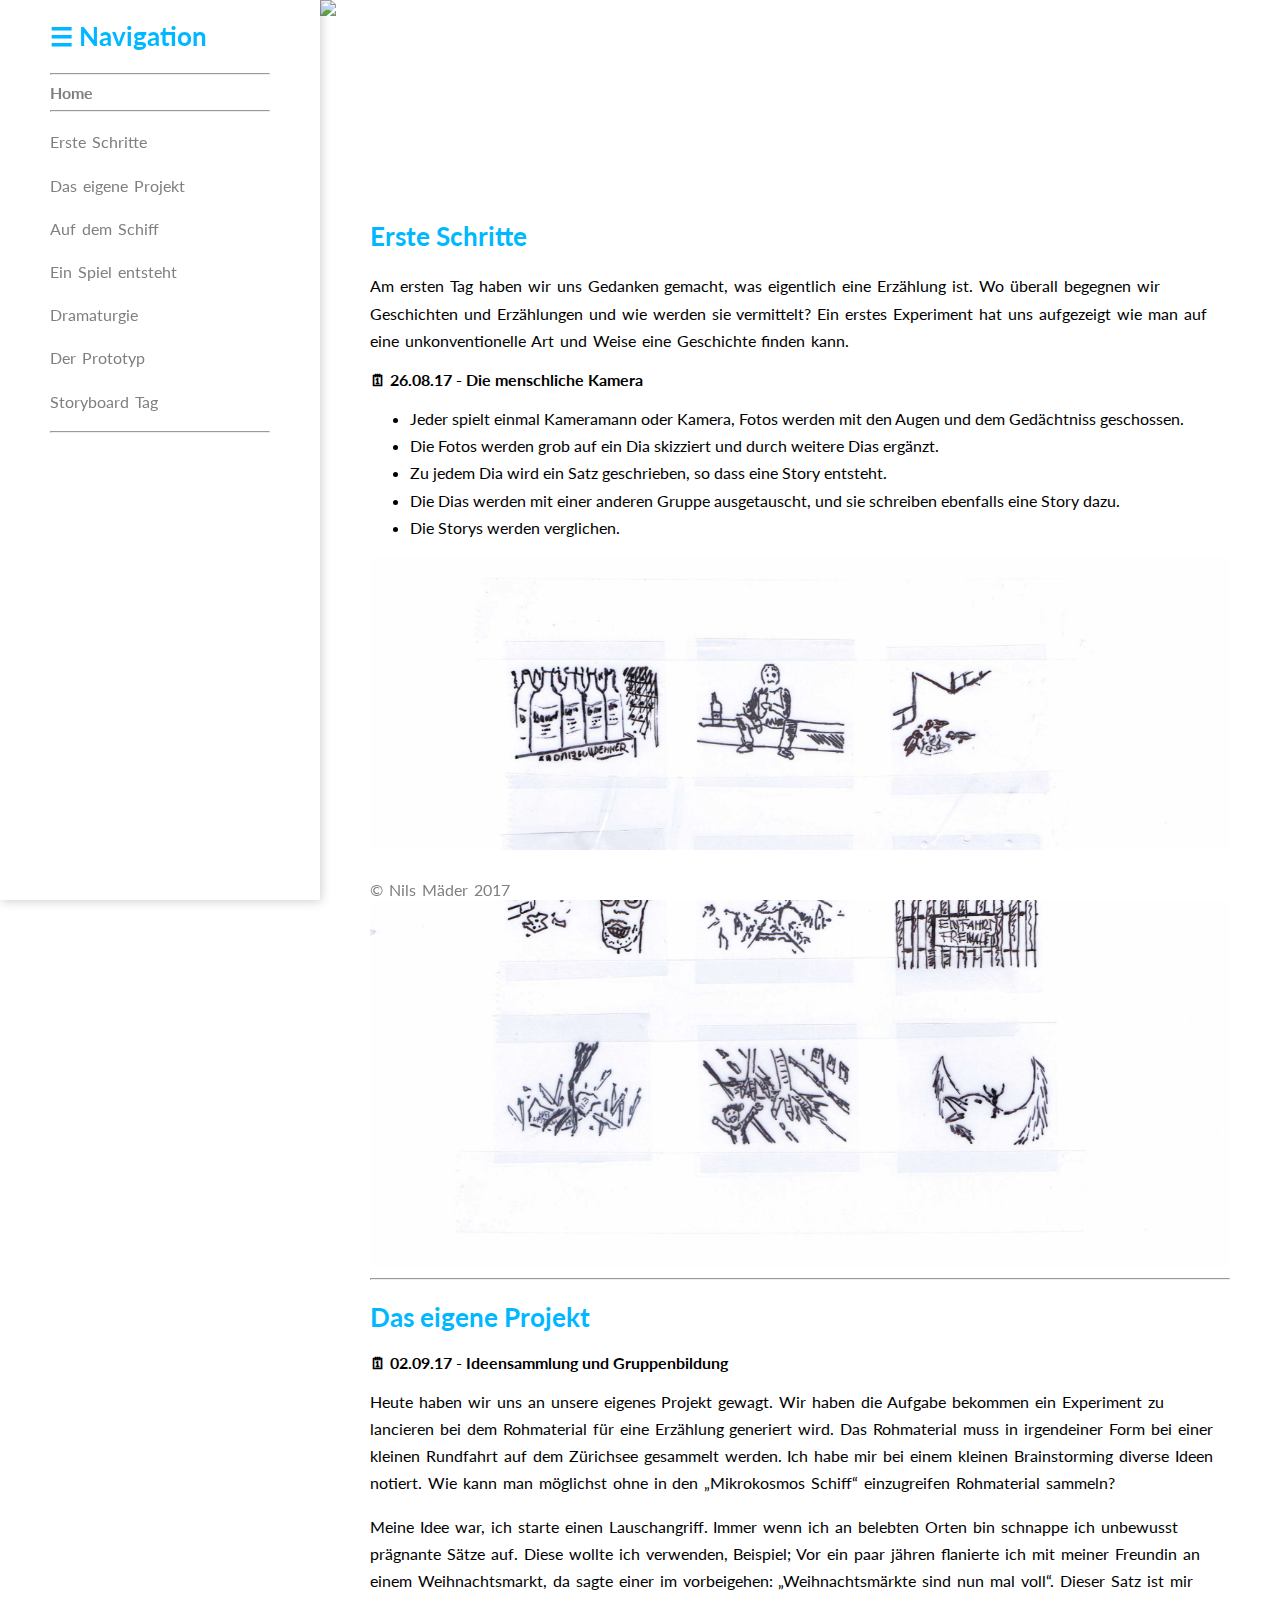
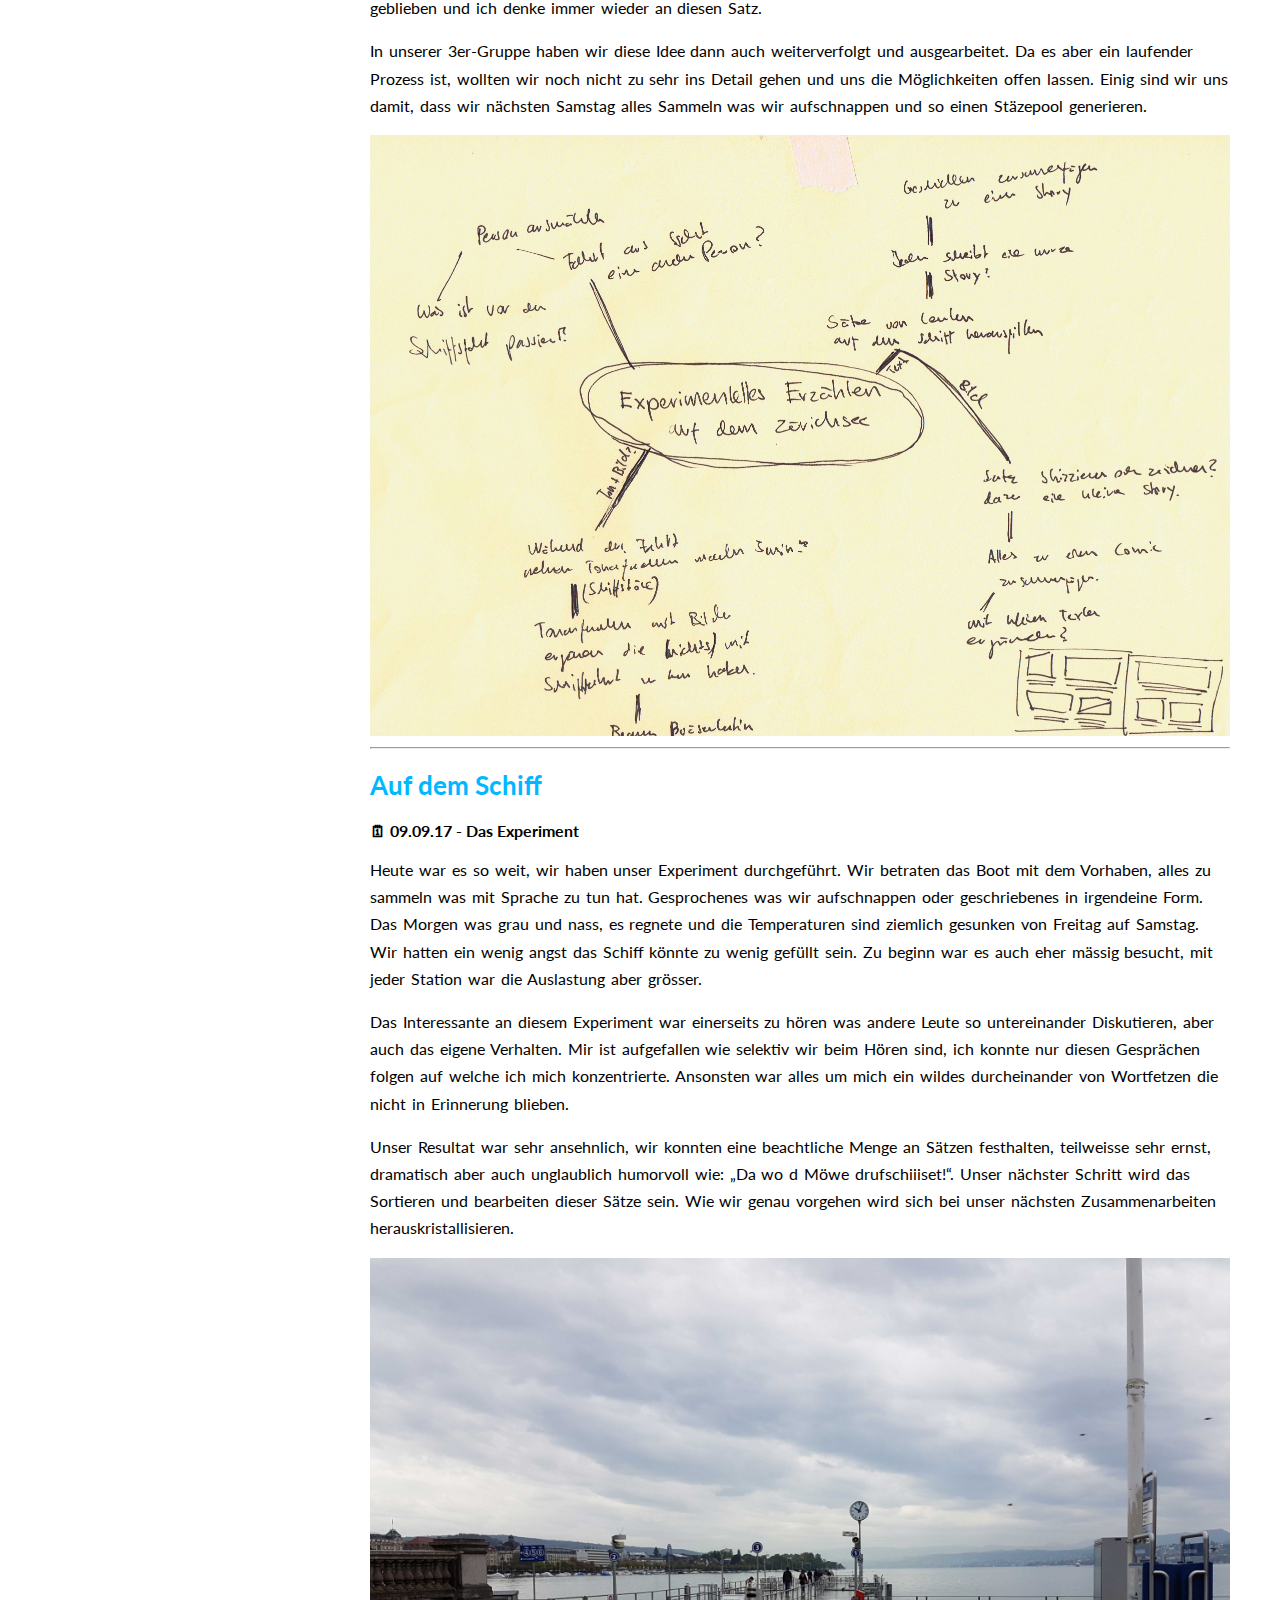
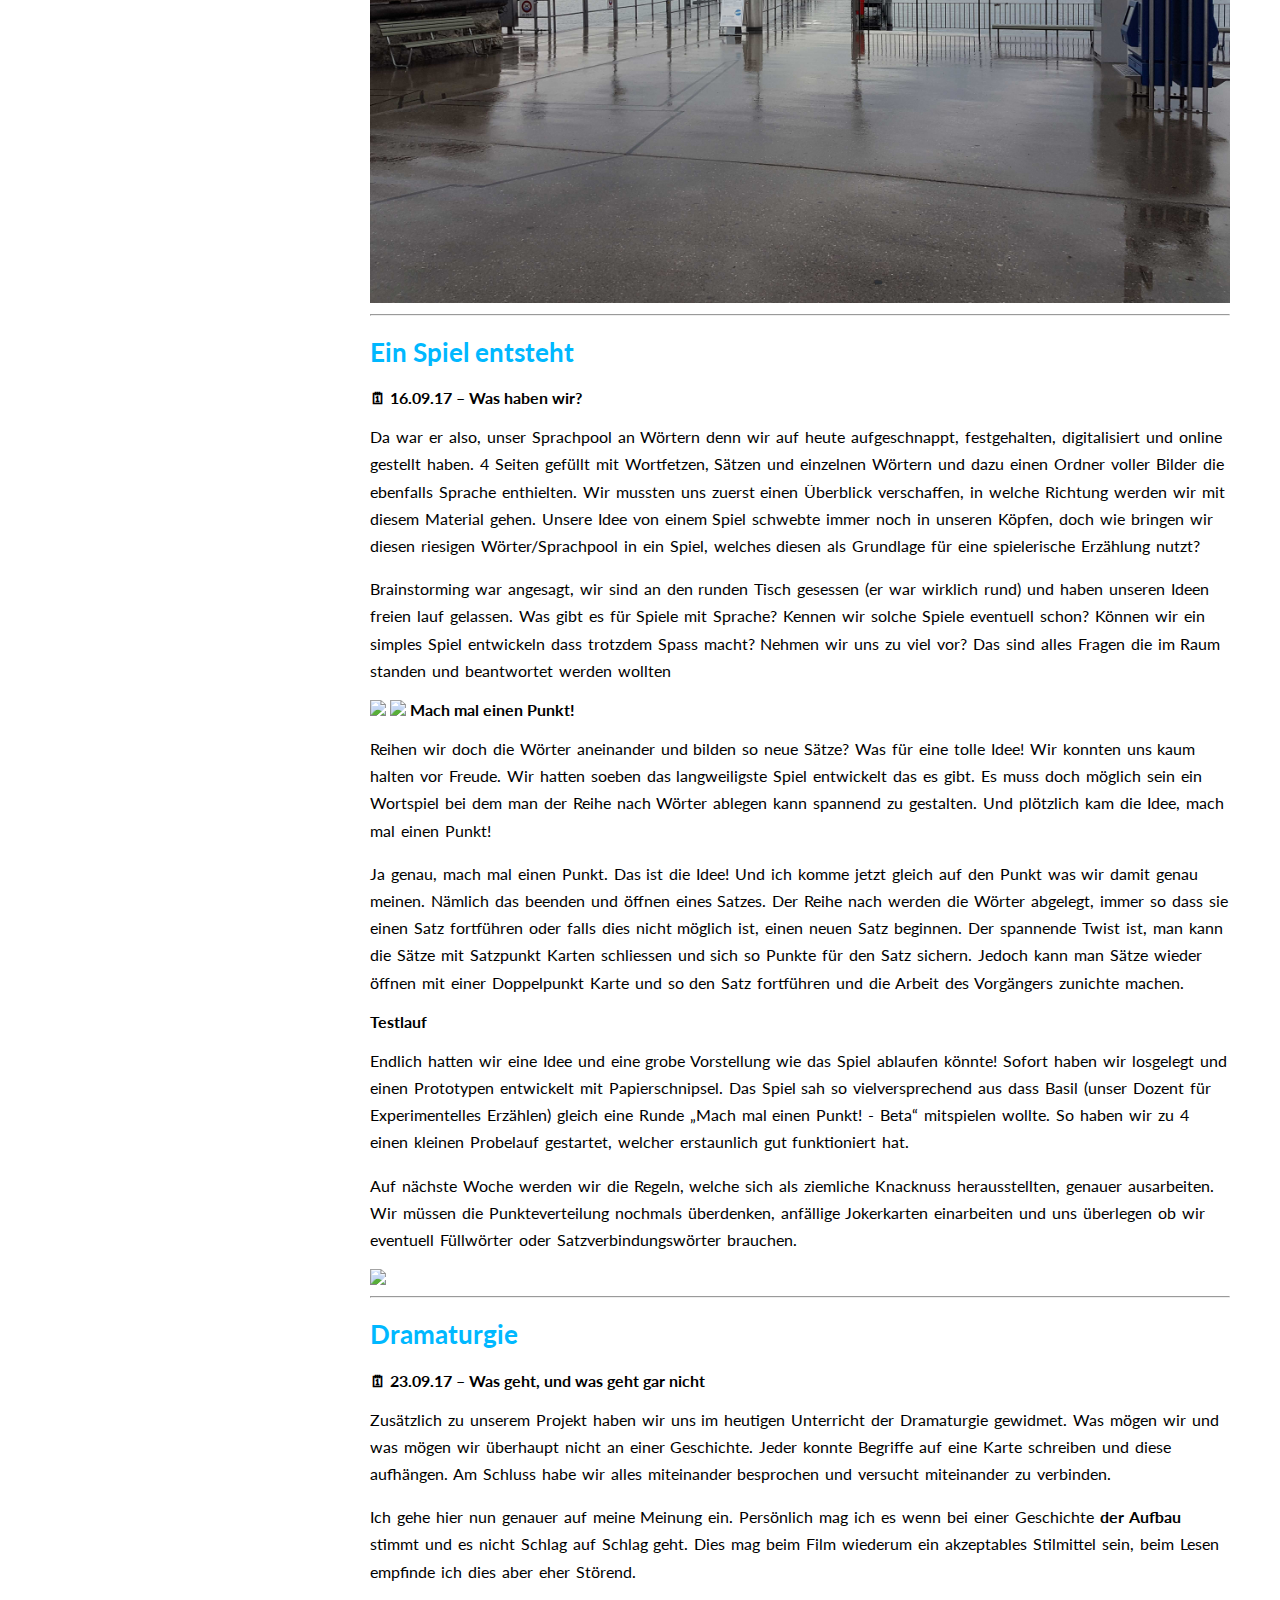
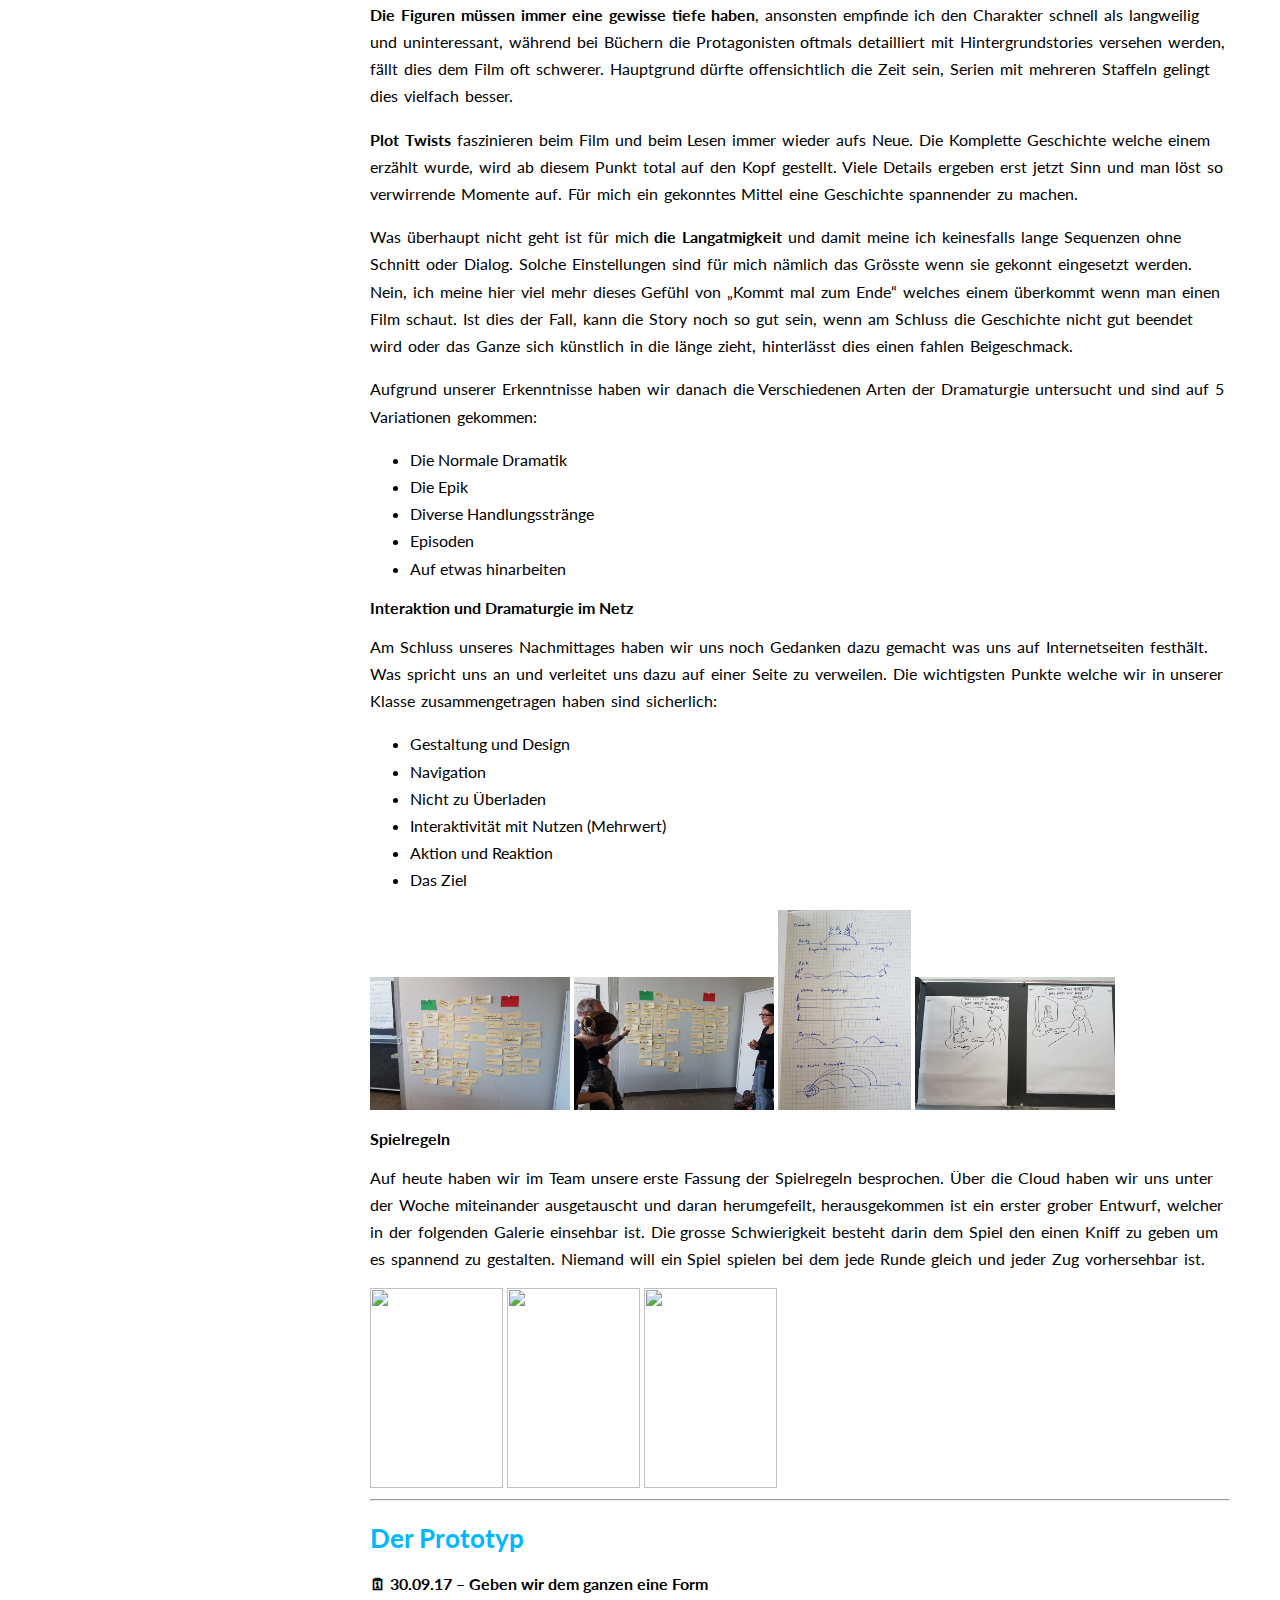
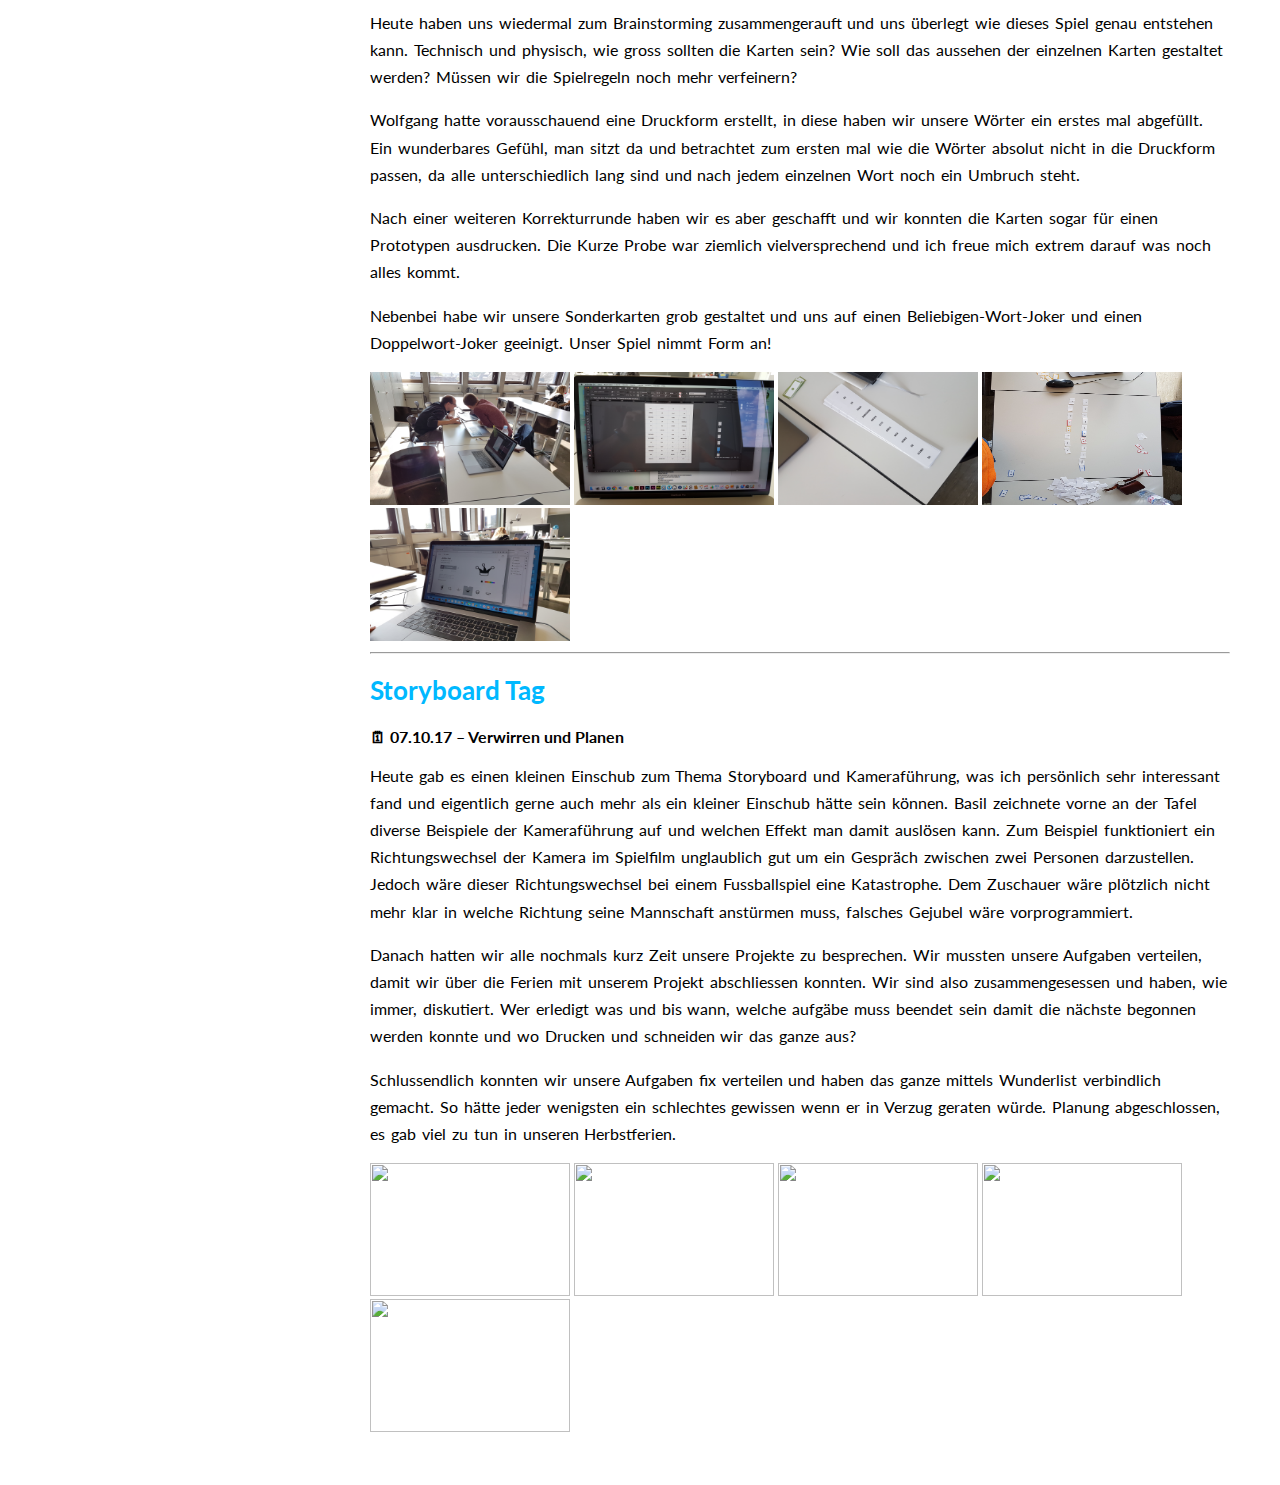
==== index.html @ 3d8d979b "neuerung" ====
<!DOCTYPE html>
<html lang="de">
    
<head>
    <link href="https://fonts.googleapis.com/css?family=Lato:400,700,900" rel="stylesheet">
    
    <meta name="viewport" content="width=device-width, initial-scale=1.0">
    <meta charset="utf-8">
    <meta http-equiv="x-ua-compatible" content="ie=edge"> 
    
    <title>Experimentelles Erzählen</title>
    <link rel="stylesheet" href="./css/style.css">
    <link rel="stylesheet" href="./css/mediaqueries.css">
    
    <script src="https://ajax.googleapis.com/ajax/libs/jquery/3.2.1/jquery.min.js"></script>
    <script>
    $(document).ready(function(){
    $("a").on('click', function(event) {
    if (this.hash !== "") 
    {
    event.preventDefault();
    var hash = this.hash;
    $('html, body').animate
    ({scrollTop: $(hash).offset().top
      }, 800, function(){
           window.location.hash = hash;
    });
    }
    });
    });
</script>
    
<link rel="stylesheet" href="css/lightbox.min.css">
    
</head>
    
<body>
    
    <header>
    </header>
    
    <!-- Menue-left -->
    <main>
        <div id="left-row">
            <div id="left-row-inner">
                <h2>&#x2630; Navigation</h2>
                <hr class="line" />
            <nav>
                
    <!--HomeButton -->
            <b><a href="#">Home</a></b>
                <hr class="line" />
    <!--HomeButton_Line_ende--->
                
		      <p><a href="#part_1">Erste Schritte</a>
		      </p>
		      <p><a href="#part_2">Das eigene Projekt</a>
		      </p>
		      <p><a href="#part_3">Auf dem Schiff</a>
		      </p>
              <p><a href="#part_4">Ein Spiel entsteht</a>
		      </p>
              <p><a href="#part_5">Dramaturgie</a>
		      </p> 
		      <p><a href="#part_6">Der Prototyp</a>
		      </p>
                <p><a href="#part_7">Storyboard Tag</a>
		      </p>
                
            </nav>
                <hr class="line" />
            </div>
        </div>
        
    <!-- Menue-left-ende -->
        
            
    <!-- Content Text start -->
        
    <div id="content">
        
        <!-- Bildstreifen Header start -->
        <div id="bildstreifen-header">
        <img src="./img/Titelbild_experimentelles_erzaehlen.jpg" width="100%">
        </div>
        <!-- Bildstreifen Header ende -->
        
            <div id="content-inner">
            <section id="part_1">
            <h2>Erste Schritte</h2>
            </section>
            <p>Am ersten Tag haben wir uns Gedanken gemacht, was eigentlich eine Erzählung ist. Wo überall begegnen wir Geschichten und Erzählungen und wie werden sie vermittelt? Ein erstes Experiment hat uns aufgezeigt wie man auf eine unkonventionelle Art und Weise eine Geschichte finden kann.</p>
                
            <b> &#x1F5D3; 26.08.17 - Die menschliche Kamera</b>
            <ul>
                <li>Jeder spielt einmal Kameramann oder Kamera, Fotos werden mit den Augen und dem Gedächtniss geschossen.</li>
                <li>Die Fotos werden grob auf ein Dia skizziert und durch weitere Dias ergänzt.</li>
                <li>Zu jedem Dia wird ein Satz geschrieben, so dass eine Story entsteht.</li>
                <li>Die Dias werden mit einer anderen Gruppe ausgetauscht, und sie schreiben ebenfalls eine Story dazu.</li>
                <li>Die Storys werden verglichen.</li>
            </ul>
            
            <img src="./img/Dias.jpg" width="100%">
                
            <hr class="line" />
            <section id="part_2">
            <h2>Das eigene Projekt</h2>
            </section>
            <b> &#x1F5D3; 02.09.17 - Ideensammlung und Gruppenbildung</b>
        
            <p>Heute haben wir uns an unsere eigenes Projekt gewagt. Wir haben die Aufgabe bekommen ein Experiment zu lancieren bei dem Rohmaterial für eine Erzählung generiert wird. Das Rohmaterial muss in irgendeiner Form bei einer kleinen Rundfahrt auf dem Zürichsee gesammelt werden. Ich habe mir bei einem kleinen Brainstorming diverse Ideen notiert. Wie kann man möglichst ohne in den „Mikrokosmos Schiff“ einzugreifen Rohmaterial sammeln?</p> 

            <p>Meine Idee war, ich starte einen Lauschangriff. Immer wenn ich an belebten Orten bin schnappe ich unbewusst prägnante Sätze auf. Diese wollte ich verwenden, Beispiel; Vor ein paar jähren flanierte ich mit meiner Freundin an einem Weihnachtsmarkt, da sagte einer im vorbeigehen: „Weihnachtsmärkte sind nun mal voll“. Dieser Satz ist mir geblieben und ich denke immer wieder an diesen Satz.</p> 

            <p>In unserer 3er-Gruppe haben wir diese Idee dann auch weiterverfolgt und ausgearbeitet. Da es aber ein laufender Prozess ist, wollten wir noch nicht zu sehr ins Detail gehen und uns die Möglichkeiten offen lassen. Einig sind wir uns damit, dass wir nächsten Samstag alles Sammeln was wir aufschnappen und so einen Stäzepool generieren.</p>
                
            <img src="./img/Skizze_1.jpg" width="100%">
        
            <hr class="line" />
            <section id="part_3">
            <h2>Auf dem Schiff</h2>
            </section>
            <b> &#x1F5D3; 09.09.17 - Das Experiment</b>
        
            <p>Heute war es so weit, wir haben unser Experiment durchgeführt. Wir betraten das Boot mit dem Vorhaben, alles zu sammeln was mit Sprache zu tun hat. Gesprochenes was wir aufschnappen oder geschriebenes in irgendeine Form. Das Morgen was grau und nass, es regnete und die Temperaturen sind ziemlich gesunken von Freitag auf Samstag. Wir hatten ein wenig angst das Schiff könnte zu wenig gefüllt sein. Zu beginn war es auch eher mässig besucht, mit jeder Station war die Auslastung aber grösser.</p>
        
            <p>Das Interessante an diesem Experiment war einerseits zu hören was andere Leute so untereinander Diskutieren, aber auch das 
            eigene Verhalten. Mir ist aufgefallen wie selektiv wir beim Hören sind, ich konnte nur diesen Gesprächen folgen auf welche ich 
            mich konzentrierte. Ansonsten war alles um mich ein wildes durcheinander von Wortfetzen die nicht in Erinnerung blieben.</p> 

            <p>Unser Resultat war sehr ansehnlich, wir konnten eine beachtliche Menge an Sätzen festhalten, teilweisse sehr ernst, dramatisch aber auch unglaublich humorvoll wie: „Da wo d Möwe drufschiiiset!“. Unser nächster Schritt wird das Sortieren und bearbeiten dieser Sätze sein. Wie wir genau vorgehen wird sich bei unser nächsten Zusammenarbeiten herauskristallisieren. </p>
                
            <img src="./img/hafen.jpg" width="100%">
                
            <hr class="line" />
            <section id="part_4">
            <h2>Ein Spiel entsteht</h2>
            </section>
            <b> &#x1F5D3; 16.09.17 – Was haben wir?</b>
                
                <p> Da war er also, unser Sprachpool an Wörtern denn wir auf heute aufgeschnappt, festgehalten, digitalisiert und online gestellt haben. 4 Seiten gefüllt mit Wortfetzen, Sätzen und einzelnen Wörtern und dazu einen Ordner voller Bilder die ebenfalls Sprache enthielten. Wir mussten uns zuerst einen Überblick verschaffen, in welche Richtung werden wir mit diesem Material gehen. Unsere Idee von einem Spiel schwebte immer noch in unseren Köpfen, doch wie bringen wir diesen riesigen Wörter/Sprachpool in ein Spiel, welches diesen als Grundlage für eine spielerische Erzählung nutzt? </p>

                <p>Brainstorming war angesagt, wir sind an den runden Tisch gesessen (er war wirklich rund) und haben unseren Ideen freien lauf gelassen. Was gibt es für Spiele mit Sprache? Kennen wir solche Spiele eventuell schon? Können wir ein simples Spiel entwickeln dass trotzdem Spass macht? Nehmen wir uns zu viel vor? Das sind alles Fragen die im  Raum standen und beantwortet werden wollten </p> 
                
                 <img class="img1" src="./img/gruppenarbeit.jpg" width="100%">
                 <img class="img1" src="./img/skizzen.jpg" width="100%">

                <b>Mach mal einen Punkt!</b>

                <p>Reihen wir doch die Wörter aneinander und bilden so neue Sätze? Was für eine tolle Idee! Wir konnten uns kaum halten vor Freude. Wir hatten soeben das langweiligste Spiel entwickelt das es gibt.  Es muss doch möglich sein ein Wortspiel bei dem man der Reihe nach Wörter ablegen kann spannend zu gestalten. Und plötzlich kam die Idee, mach mal einen Punkt!</p> 

                <p>Ja genau, mach mal einen Punkt. Das ist die Idee! Und ich komme jetzt gleich auf den Punkt was wir damit genau meinen. Nämlich das beenden und öffnen eines Satzes. Der Reihe nach werden die Wörter abgelegt, immer so dass sie einen Satz fortführen oder falls dies nicht möglich ist, einen neuen Satz beginnen. Der spannende Twist ist, man kann die Sätze mit Satzpunkt Karten schliessen und sich so Punkte für den Satz sichern. Jedoch kann man Sätze wieder öffnen mit einer Doppelpunkt Karte und so den Satz fortführen und die Arbeit des Vorgängers zunichte machen.</p>
                
                
                <b>Testlauf</b>

                <p>Endlich hatten wir eine Idee und eine grobe Vorstellung wie das Spiel ablaufen könnte! Sofort haben wir losgelegt und einen Prototypen entwickelt mit Papierschnipsel. Das Spiel sah so vielversprechend aus dass Basil (unser Dozent für Experimentelles Erzählen) gleich eine Runde „Mach mal einen Punkt! - Beta“ mitspielen wollte. So haben wir zu 4 einen kleinen Probelauf gestartet, welcher erstaunlich gut funktioniert hat.</p> 

                <p>Auf nächste Woche werden wir die Regeln, welche sich als ziemliche Knacknuss herausstellten, genauer ausarbeiten. Wir müssen die Punkteverteilung nochmals überdenken, anfällige Jokerkarten einarbeiten und uns überlegen ob wir eventuell Füllwörter oder Satzverbindungswörter brauchen.</p>
                
            <img src="./img/spieltest.jpg" width="100%">
                
            <hr class="line" />
            <section id="part_5">
            <h2>Dramaturgie</h2>
            </section>
                
                
                <b> &#x1F5D3; 23.09.17 – Was geht, und was geht gar nicht</b> 

                <p>Zusätzlich zu unserem Projekt haben wir uns im heutigen Unterricht der Dramaturgie gewidmet. Was mögen wir und was mögen wir überhaupt nicht an einer Geschichte. Jeder konnte Begriffe auf eine Karte schreiben und diese aufhängen. Am Schluss habe wir alles miteinander besprochen und versucht miteinander zu verbinden.</p>


                <p>Ich gehe hier nun genauer auf meine Meinung ein. Persönlich mag ich es wenn bei einer Geschichte <b>der Aufbau</b> stimmt und es nicht Schlag auf Schlag geht. Dies mag beim Film wiederum ein akzeptables Stilmittel sein, beim Lesen empfinde ich dies aber eher Störend.</p> 

                <p><b>Die Figuren müssen immer eine gewisse tiefe haben</b>, ansonsten empfinde ich den Charakter schnell als langweilig und uninteressant, während bei Büchern die Protagonisten oftmals detailliert mit Hintergrundstories versehen werden, fällt dies dem Film oft schwerer. Hauptgrund dürfte offensichtlich die Zeit sein, Serien mit mehreren Staffeln gelingt dies vielfach besser.</p>

                <p><b>Plot Twists</b> faszinieren beim Film und beim Lesen immer wieder aufs Neue. Die Komplette Geschichte welche einem erzählt wurde, wird ab diesem Punkt total auf den Kopf gestellt. Viele Details ergeben erst jetzt Sinn und man löst so verwirrende Momente auf. Für mich ein gekonntes Mittel eine Geschichte spannender zu machen.</p> 

                <p>Was überhaupt nicht geht ist für mich <b>die Langatmigkeit</b> und damit meine ich keinesfalls lange Sequenzen ohne Schnitt oder Dialog. Solche Einstellungen sind für mich nämlich das Grösste wenn sie gekonnt eingesetzt werden. Nein, ich meine hier viel mehr dieses Gefühl von „Kommt mal zum Ende“ welches einem überkommt wenn man einen Film schaut. Ist dies der Fall, kann die Story noch so gut sein, wenn am Schluss die Geschichte nicht gut beendet  wird oder das Ganze sich künstlich in die länge zieht, hinterlässt dies einen fahlen Beigeschmack.</p>  

                <p>Aufgrund unserer Erkenntnisse haben wir danach die Verschiedenen Arten der Dramaturgie untersucht und sind auf 5 Variationen gekommen:</p>

                <ul>
                    <li>Die Normale Dramatik</li>
                    <li>Die Epik</li>
                    <li>Diverse Handlungsstränge</li>
                    <li>Episoden</li>
                    <li>Auf etwas hinarbeiten</li>
                </ul>

                <b>Interaktion und Dramaturgie im Netz</b>

                <p>Am Schluss unseres Nachmittages haben wir uns noch Gedanken dazu gemacht was uns auf Internetseiten festhält. Was spricht uns an und verleitet uns dazu auf einer Seite zu verweilen. Die wichtigsten Punkte welche wir in unserer Klasse zusammengetragen haben sind sicherlich:</p>

                <ul>
                    <li>Gestaltung und Design</li>
                    <li>Navigation</li>
                    <li>Nicht zu Überladen</li>
                    <li>Interaktivität mit Nutzen (Mehrwert)</li>
                    <li>Aktion und Reaktion</li>
                    <li>Das Ziel</li>
                </ul>
                
                <p> </p>
                
    <a href="./img/do_and_donts.jpg" rel="lightbox[Dramaturgie]" title="Do and Donts einer Erzählung">
    <img src= "./img/do_and_donts.jpg" width="200" height="133">
    </a>
                
    <a href="./img/do_and_donts_2.jpg" rel="lightbox[Dramaturgie]" title="Do and Donts einer Erzählung">
    <img src= "./img/do_and_donts_2.jpg" width="200" height="133">
    </a>
      
   <a href="./img/skizze_2.jpg" rel="lightbox[Dramaturgie]" title="Verschiedene Dramaturgien">            
    <img src= "./img/skizze_2.jpg" width="133" height="200">
    </a>  
       
    <a href="./img/interaction_web.jpg" rel="lightbox[Dramaturgie]" title="Zustand im Web">            
    <img src= "./img/interaction_web.jpg" width="200" height="133">
    </a>
                
                <p> </p>          
                <b>Spielregeln</b>

                <p>Auf heute haben wir im Team unsere erste Fassung der Spielregeln besprochen.  Über die Cloud haben wir uns unter der Woche miteinander ausgetauscht und daran herumgefeilt, herausgekommen ist ein erster grober Entwurf, welcher in der folgenden Galerie einsehbar ist. Die grosse Schwierigkeit besteht darin dem Spiel den einen Kniff zu geben um es spannend zu gestalten. Niemand will ein Spiel spielen bei dem jede Runde gleich und jeder Zug vorhersehbar ist.</p> 
                
    <a href="./img/Regeln_1.jpg" rel="lightbox[Regeln]" title="Die Spielregeln">
    <img src= "./img/Regeln_1.jpg" width="133" height="200">
    </a>
                
    <a href="./img/Regeln_2.jpg" rel="lightbox[Regeln]" title="Die Spielregeln">
    <img src= "./img/Regeln_2.jpg" width="133" height="200">
    </a>
      
   <a href="./img/Regeln_3.jpg" rel="lightbox[Regeln]" title="Die Spielregeln">            
    <img src= "./img/Regeln_3.jpg" width="133" height="200">
    </a>  
                
            <hr class="line" />
            <section id="part_6">
            <h2>Der Prototyp</h2>
            </section>
        
                
                <b> &#x1F5D3; 30.09.17 – Geben wir dem ganzen eine Form</b>
            
                <p>Heute haben uns wiedermal zum Brainstorming zusammengerauft und uns überlegt wie dieses Spiel genau entstehen kann. Technisch und physisch, wie gross sollten die Karten sein? Wie soll das aussehen der einzelnen Karten gestaltet werden? Müssen wir die Spielregeln noch mehr verfeinern?</p> 

                <p>Wolfgang hatte vorausschauend eine Druckform erstellt, in diese haben wir unsere Wörter ein erstes mal abgefüllt. Ein wunderbares Gefühl, man sitzt da und betrachtet zum ersten mal wie die Wörter absolut nicht in die Druckform passen, da alle unterschiedlich lang sind und nach jedem einzelnen Wort noch ein Umbruch steht.</p>
    

                <p>Nach einer weiteren Korrekturrunde haben wir es aber geschafft und wir konnten die Karten sogar für einen Prototypen ausdrucken. Die Kurze Probe war ziemlich vielversprechend und ich freue mich extrem darauf was noch alles kommt.</p> 

                <p>Nebenbei habe wir unsere Sonderkarten grob gestaltet und uns auf einen Beliebigen-Wort-Joker und einen Doppelwort-Joker geeinigt. Unser Spiel nimmt Form an!</p> 
                
    <a href="./img/storming_2.jpg" rel="lightbox[Prototyp]" title="Wieder mal am Brainstormen">
    <img src= "./img/storming_2.jpg" width="200" height="133">
    </a>
                
    <a href="./img/abgefuellt.jpg" rel="lightbox[Prototyp]" title="Abegfüllte Wörter in der Druckform">
    <img src= "./img/abgefuellt.jpg" width="200" height="133">
    </a>
      
   <a href="./img/ausgeschnitten.jpg" rel="lightbox[Prototyp]" title="Ausgeschnittene Karten">            
    <img src= "./img/ausgeschnitten.jpg" width="200" height="133">
    </a>  
       
    <a href="./img/protoyp.jpg" rel="lightbox[Prototyp]" title="Der Prototyp – Jeah!">            
    <img src= "./img/protoyp.jpg" width="200" height="133">
    </a>
                   
    <a href="./img/joker.jpg" rel="lightbox[Prototyp]" title="Joker-Konzept!">            
    <img src= "./img/joker.jpg" width="200" height="133">
    </a>
                
            <hr class="line" />
            <section id="part_7">
            <h2>Storyboard Tag</h2>
            </section>
                
                <b> &#x1F5D3; 07.10.17 – Verwirren und Planen</b>

                <p>Heute gab es einen kleinen Einschub zum Thema Storyboard und Kameraführung, was ich persönlich sehr interessant fand und eigentlich gerne auch mehr als ein kleiner Einschub hätte sein können. Basil zeichnete vorne an der Tafel diverse Beispiele der Kameraführung auf und welchen Effekt man damit auslösen kann. Zum Beispiel funktioniert ein Richtungswechsel der Kamera im Spielfilm unglaublich gut um ein Gespräch zwischen zwei Personen darzustellen. Jedoch wäre dieser Richtungswechsel bei einem Fussballspiel eine Katastrophe. Dem Zuschauer wäre plötzlich nicht mehr klar in welche Richtung seine Mannschaft anstürmen muss, falsches Gejubel wäre vorprogrammiert.</p>

                <p>Danach hatten wir alle nochmals kurz Zeit unsere Projekte zu besprechen. Wir mussten unsere Aufgaben verteilen, damit wir über die Ferien mit unserem Projekt abschliessen konnten. Wir sind also zusammengesessen und haben, wie immer, diskutiert. Wer erledigt was und bis wann, welche aufgäbe muss beendet sein damit die nächste begonnen werden konnte und wo Drucken und schneiden wir das ganze aus?</p>

                <p>Schlussendlich konnten wir unsere Aufgaben fix verteilen und haben das ganze mittels Wunderlist verbindlich gemacht. So hätte jeder wenigsten ein schlechtes gewissen wenn er in Verzug geraten würde. Planung abgeschlossen, es gab viel zu tun in unseren Herbstferien.</p>
                
  
                
                
    <a href="./img/wandtafel.jpg" rel="lightbox[Storyboard]" title="Storyboard">
    <img src= "./img/wandtafel.jpg" width="200" height="133">
    </a>
                
    <a href="./img/wandtafel_1.jpg" rel="lightbox[Storyboard]" title="Storyboard">
    <img src= "./img/wandtafel_1.jpg" width="200" height="133">
    </a>
      
   <a href="./img/wandtafel_2.jpg" rel="lightbox[Storyboard]" title="Storyboard">            
    <img src= "./img/wandtafel_2.jpg" width="200" height="133">
    </a>  
       
    <a href="./img/wandtafel_3.jpg" rel="lightbox[Storyboard]" title="Storyboard">            
    <img src= "./img/wandtafel_3.jpg" width="200" height="133">
    </a>
                   
    <a href="./img/Wunderlist.png" rel="lightbox[Storyboard]" title="Wunderlist!">            
    <img src= "./img/Wunderlist.png" width="200" height="133">
    </a>
                
                  
                    
        </div>
        </div>
        <div style="clear: both;"></div>
        

            
    </main>
    
        <!-- Content Text ende -->

    <footer>
        <footer_inner> 
        <p>© Nils Mäder 2017</p> 
        </footer_inner>
    </footer>
    
    <script src="js/lightbox-plus-jquery.min.js"></script>
    
  </body>
</html>
---- css/style.css ----
/** Reset *//

* {
   margin: 0;
   padding: 0;
}

body {
    font-family: 'Lato', 'Helvetica Neue', sans-serif;    
    margin: 0;
    padding: 0;
}

/**Schriften**/

h1 {
	font-size: 2em;
}

h2 {
	color:#00b8ff;
    font-size: 1.6em;
}

p {
    font-size: 1em;
    line-height: 1.7em;
    word-spacing: 0.12em;
}

li {
    font-size: 1em;
    line-height: 1.7em;
}

/**Schriften ende**/


/**Linie_Titel**/

#line { 
color:#808080; 
size:1px; 
width:75%;
z-index: -1;
} 

/**Linie_Titel_ende**/

main {
    display: block;
}

header {
    height: auto;
    width: 100%;
} 

/** Bildstreifen header **/

#bildstreifen-header {
    width: 100%;
    height: 200px;
    overflow: hidden;
    margin-bottom: 0px;
    z-index: -1;
    position: relative;
}


/**Menue Links **/

#left-row {
    width: 25%;
    min-width: 300px;
    height: 100vh;
    background-color: #FFFFFF;
    position: fixed;
    box-shadow: 1px 1px 10px 0px rgba(0,0,0,0.2);
    overflow: hidden;
    z-index: 1;
}

/**Menue-inner**/

a:link    {
    color: #808080;
    text-decoration: none;
}
a:visited {
    color: #808080;
    text-decoration: none;
}
a:focus   {
    color: #808080;
    text-decoration: none;
}
a:hover   {
    color: #00b8ff;
    text-decoration: none;
}
a:active  {
    color: #808080;
    text-decoration: none;
}

#left-row-inner{
    margin: 10px 50px 50px 50px;
}


/**Content **/

#content {
    width: 75%;
    height: auto;
    position: absolute;
    left: 25%;
}

/**content-inner**/

#content-inner {
    margin: 10px 50px 50px 50px;
}


/**footer**/

footer {
    color: #808080;
    width: 75%;
    height: 50px;
    position:fixed;
    left: 25%;
    bottom: 0;
    background-color:  #FFFFFF;
    z-index: 0;
}

footer_inner {
    margin: 10px 50px 50px 50px;
    position:fixed;
}
---- css/mediaqueries.css ----
@media screen and (max-width: 1200px) {
	#content {
		left: 300px ;
    }
}
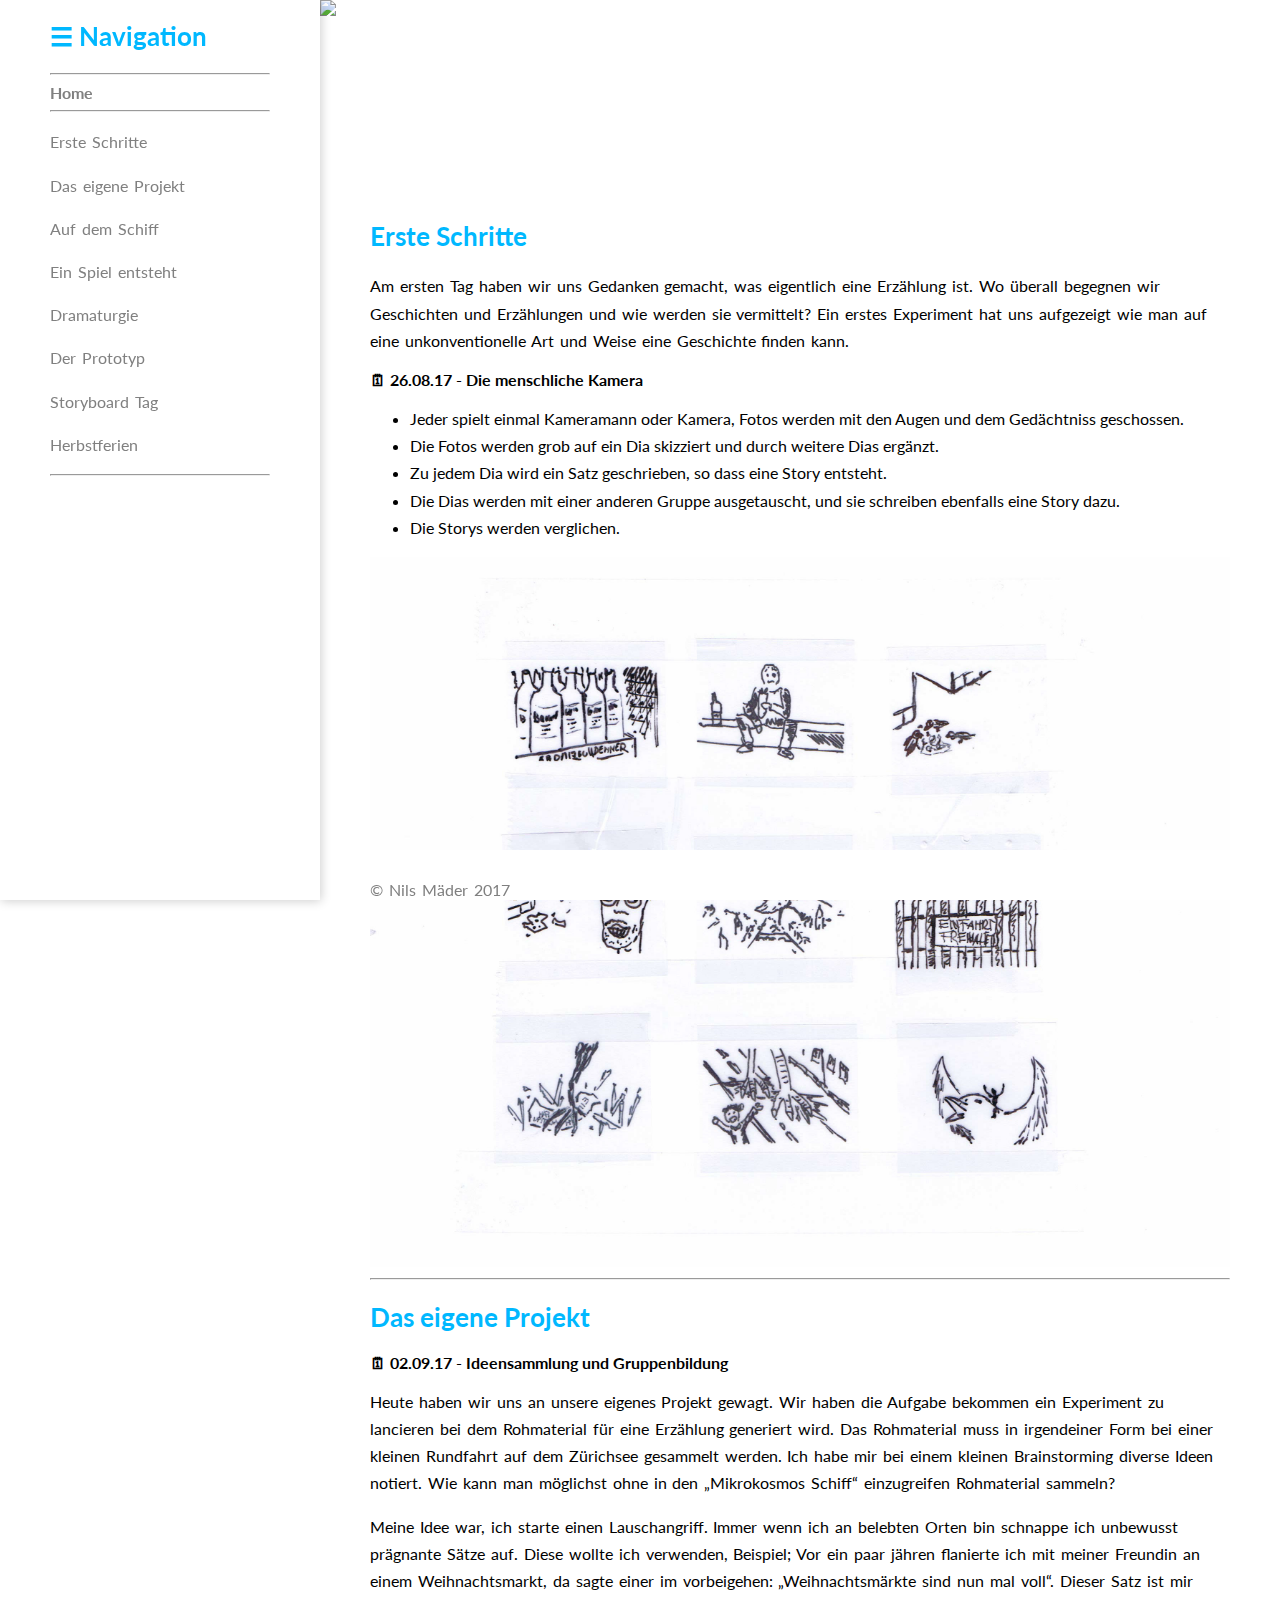
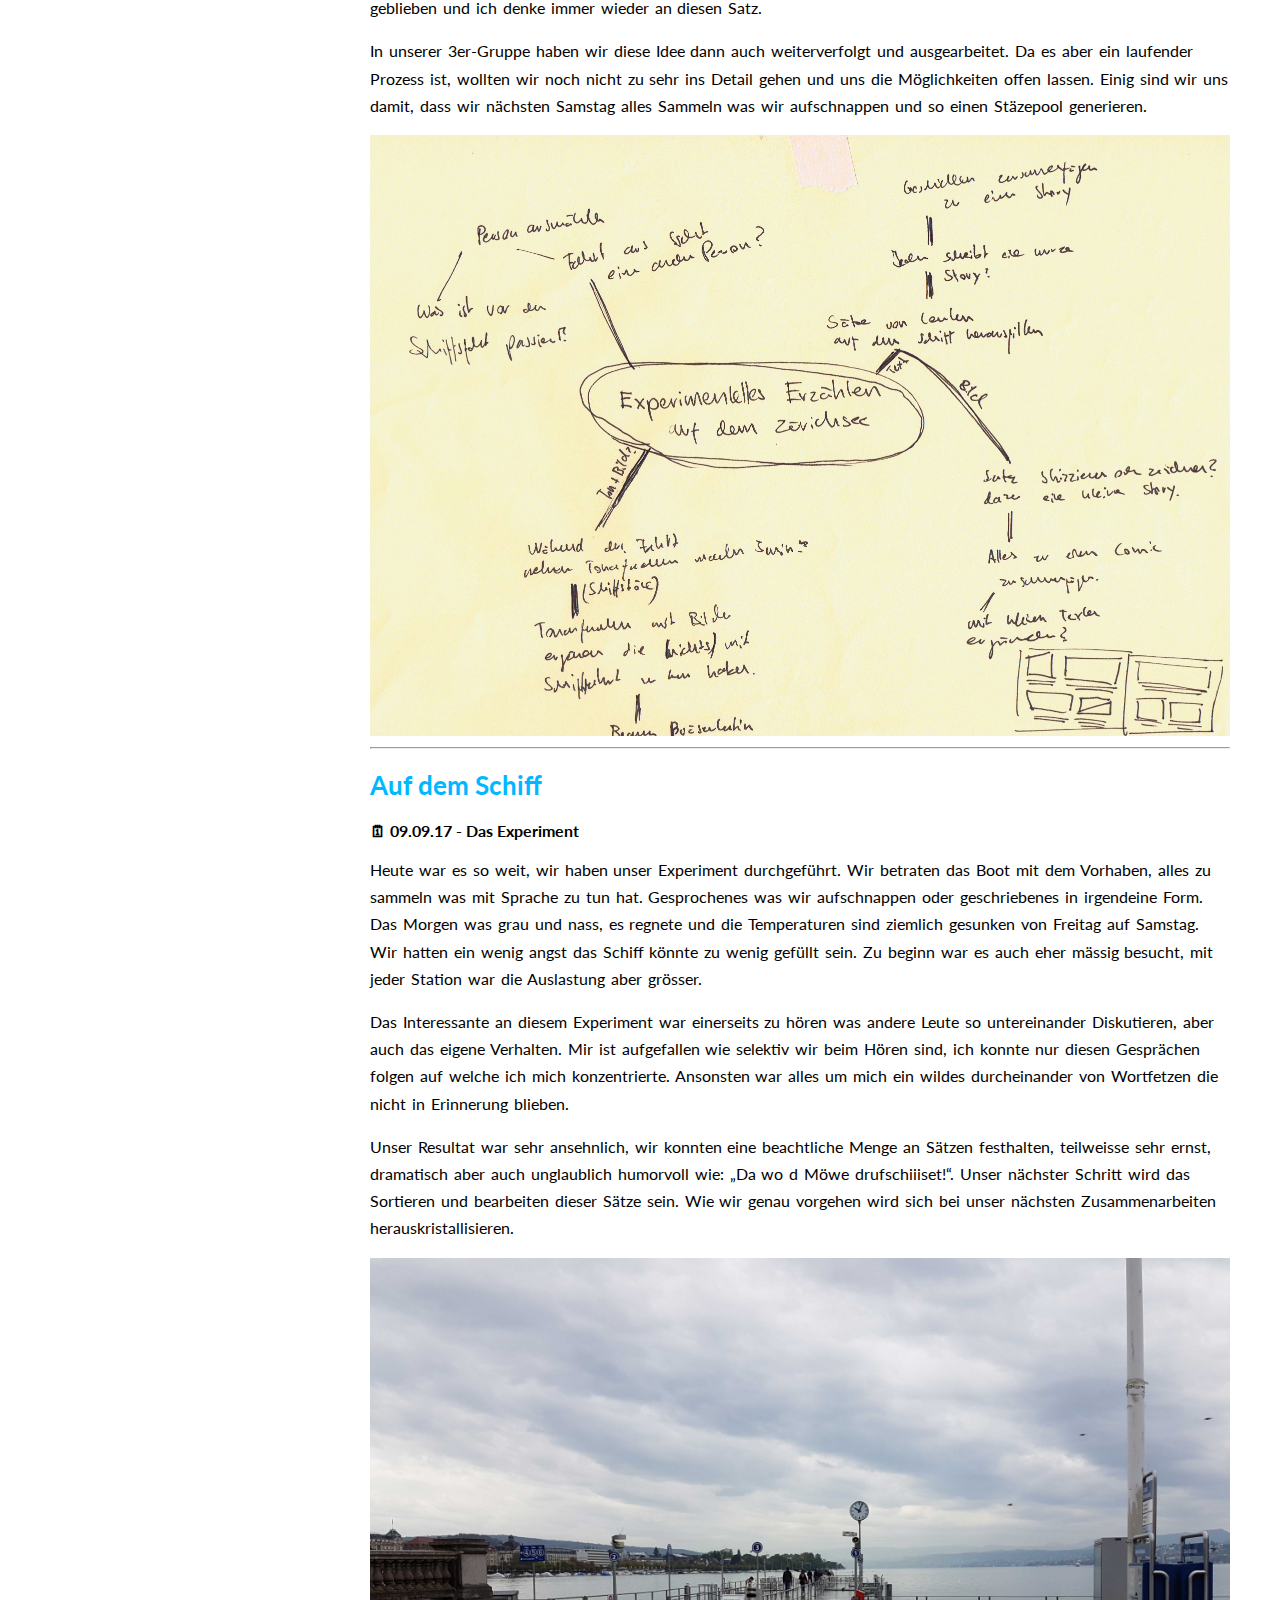
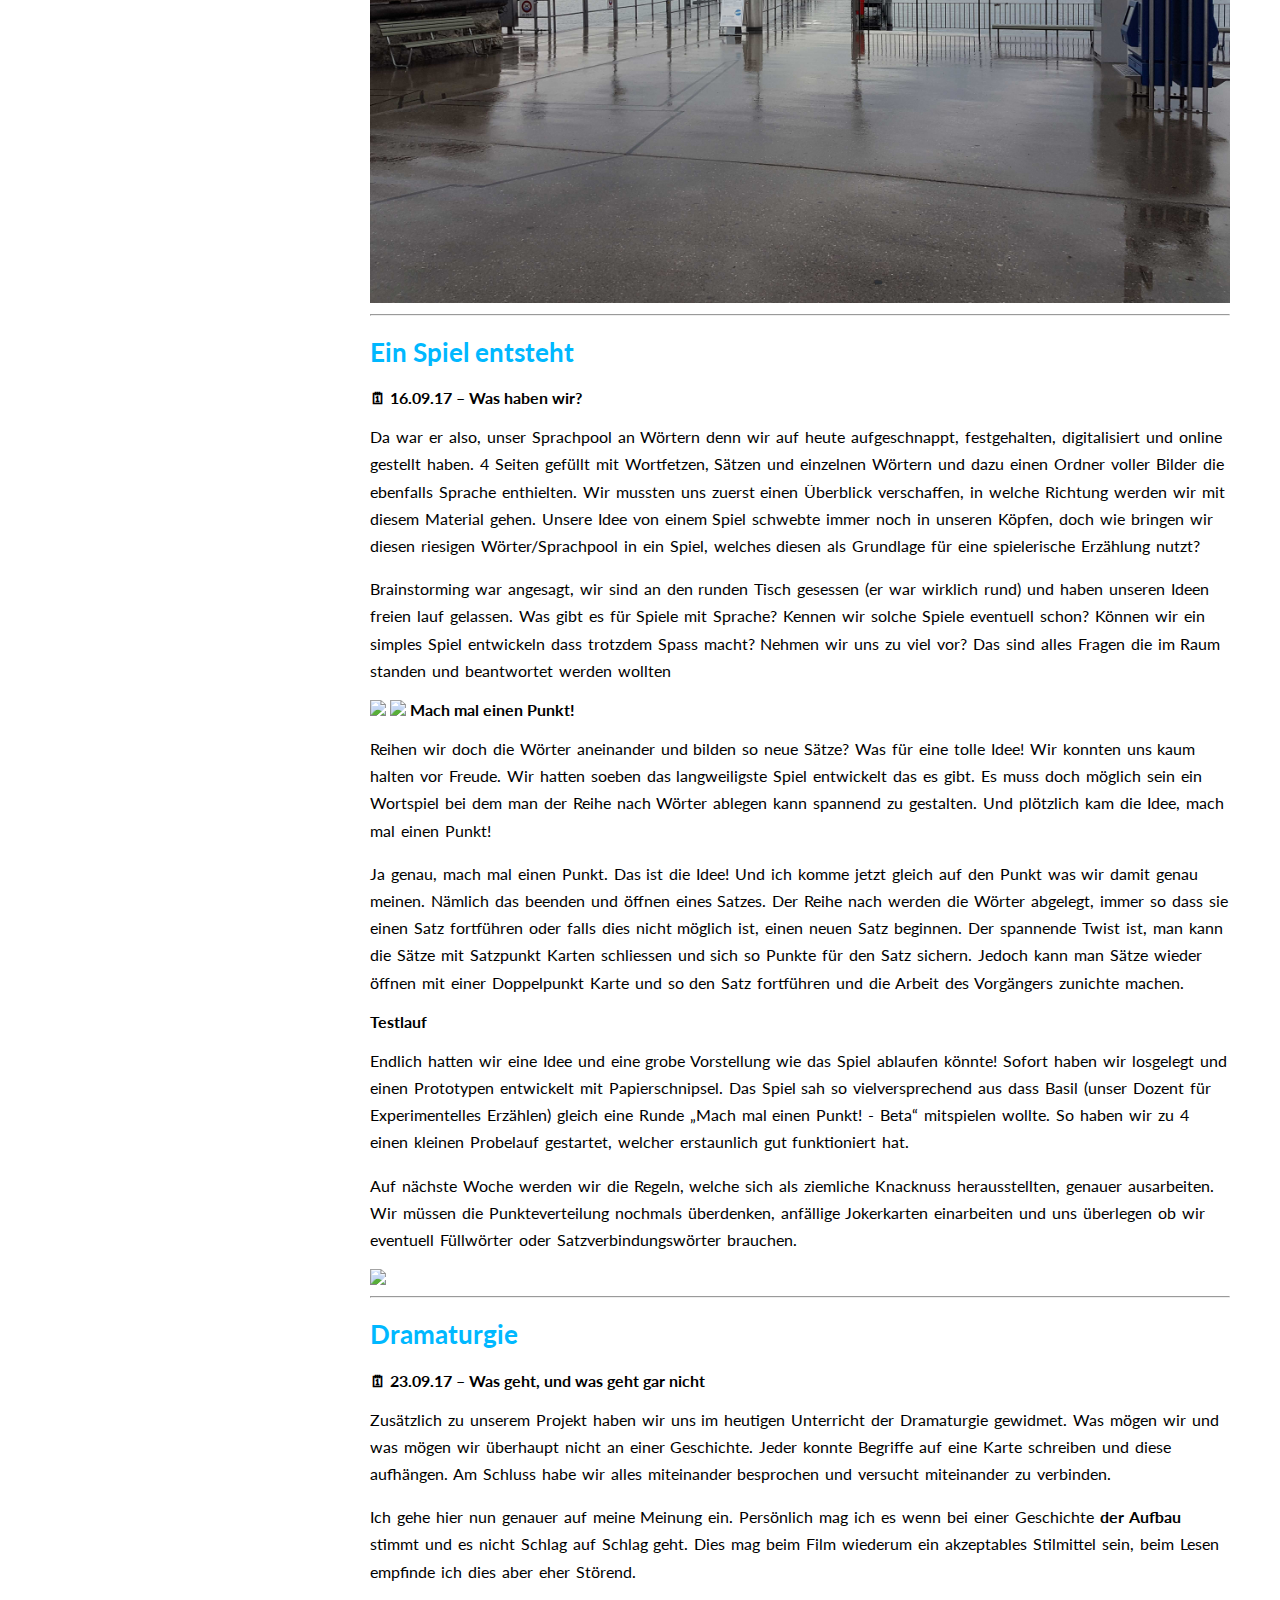
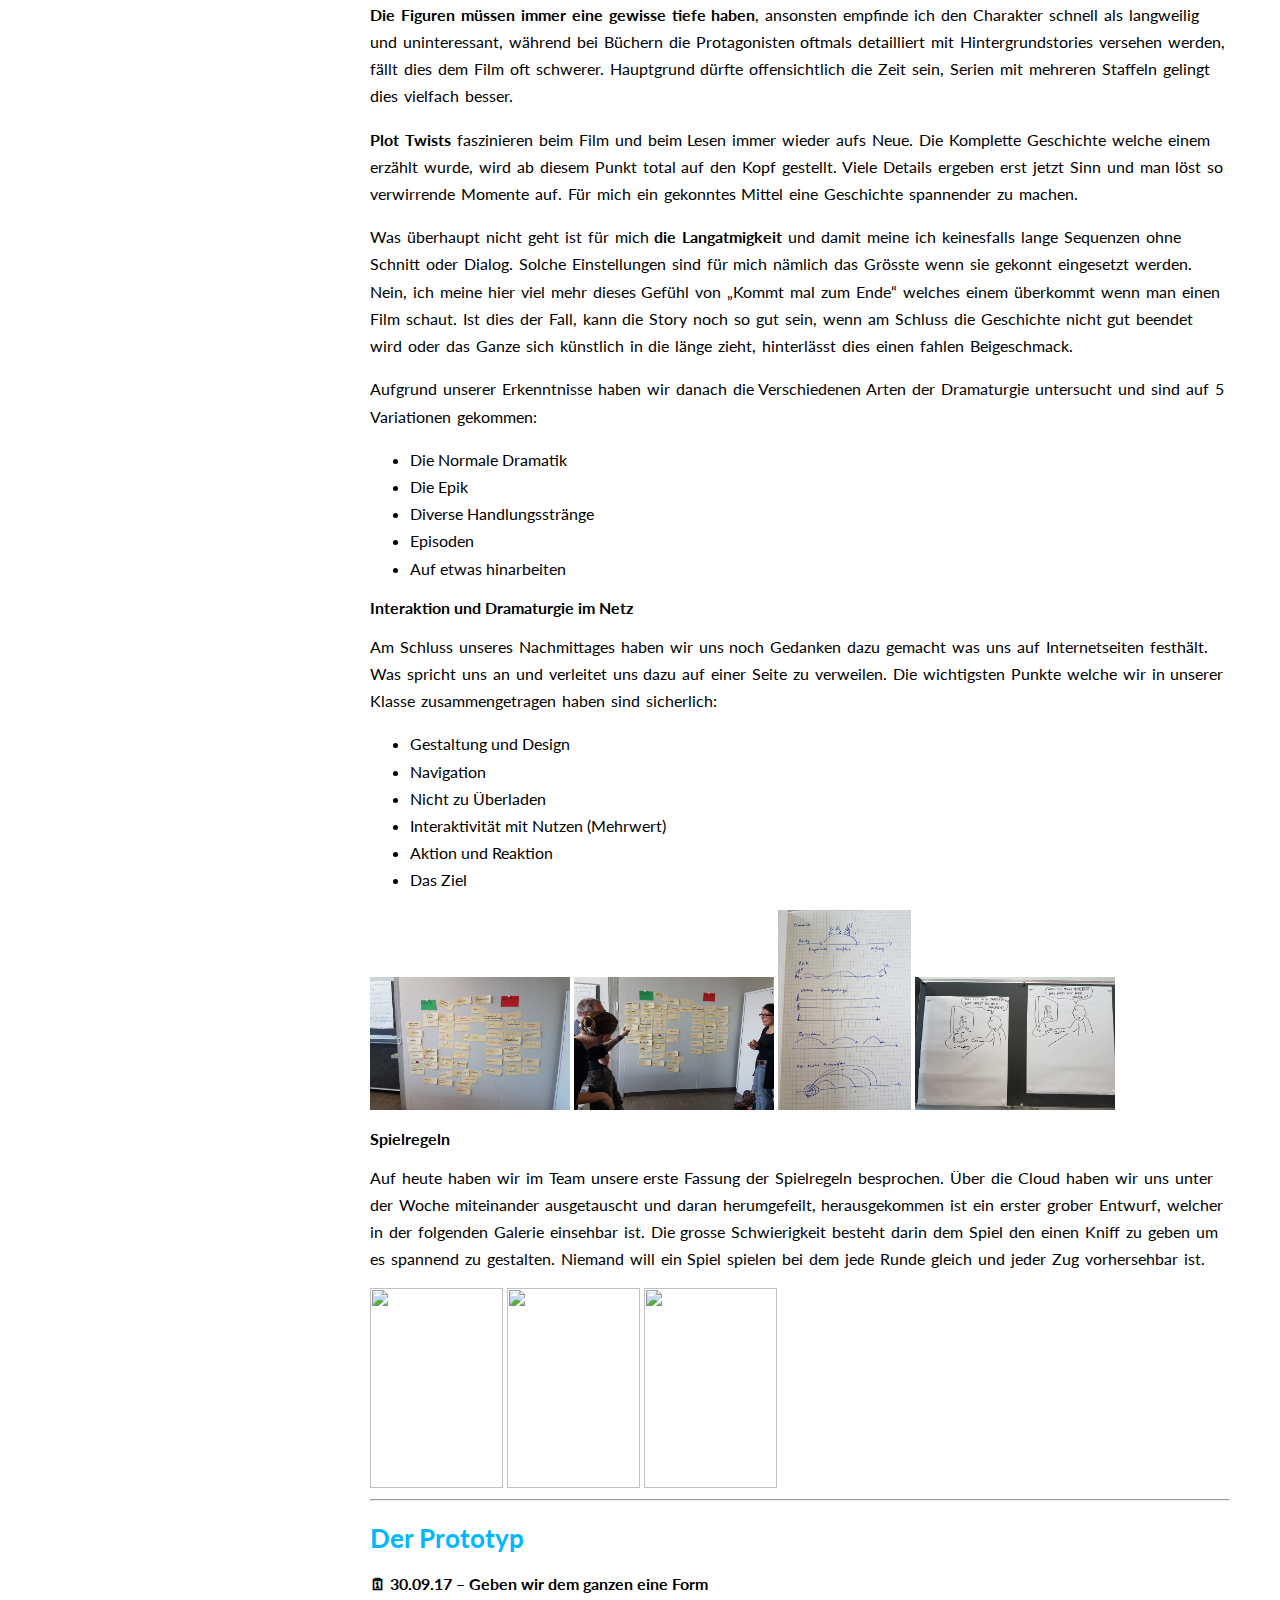
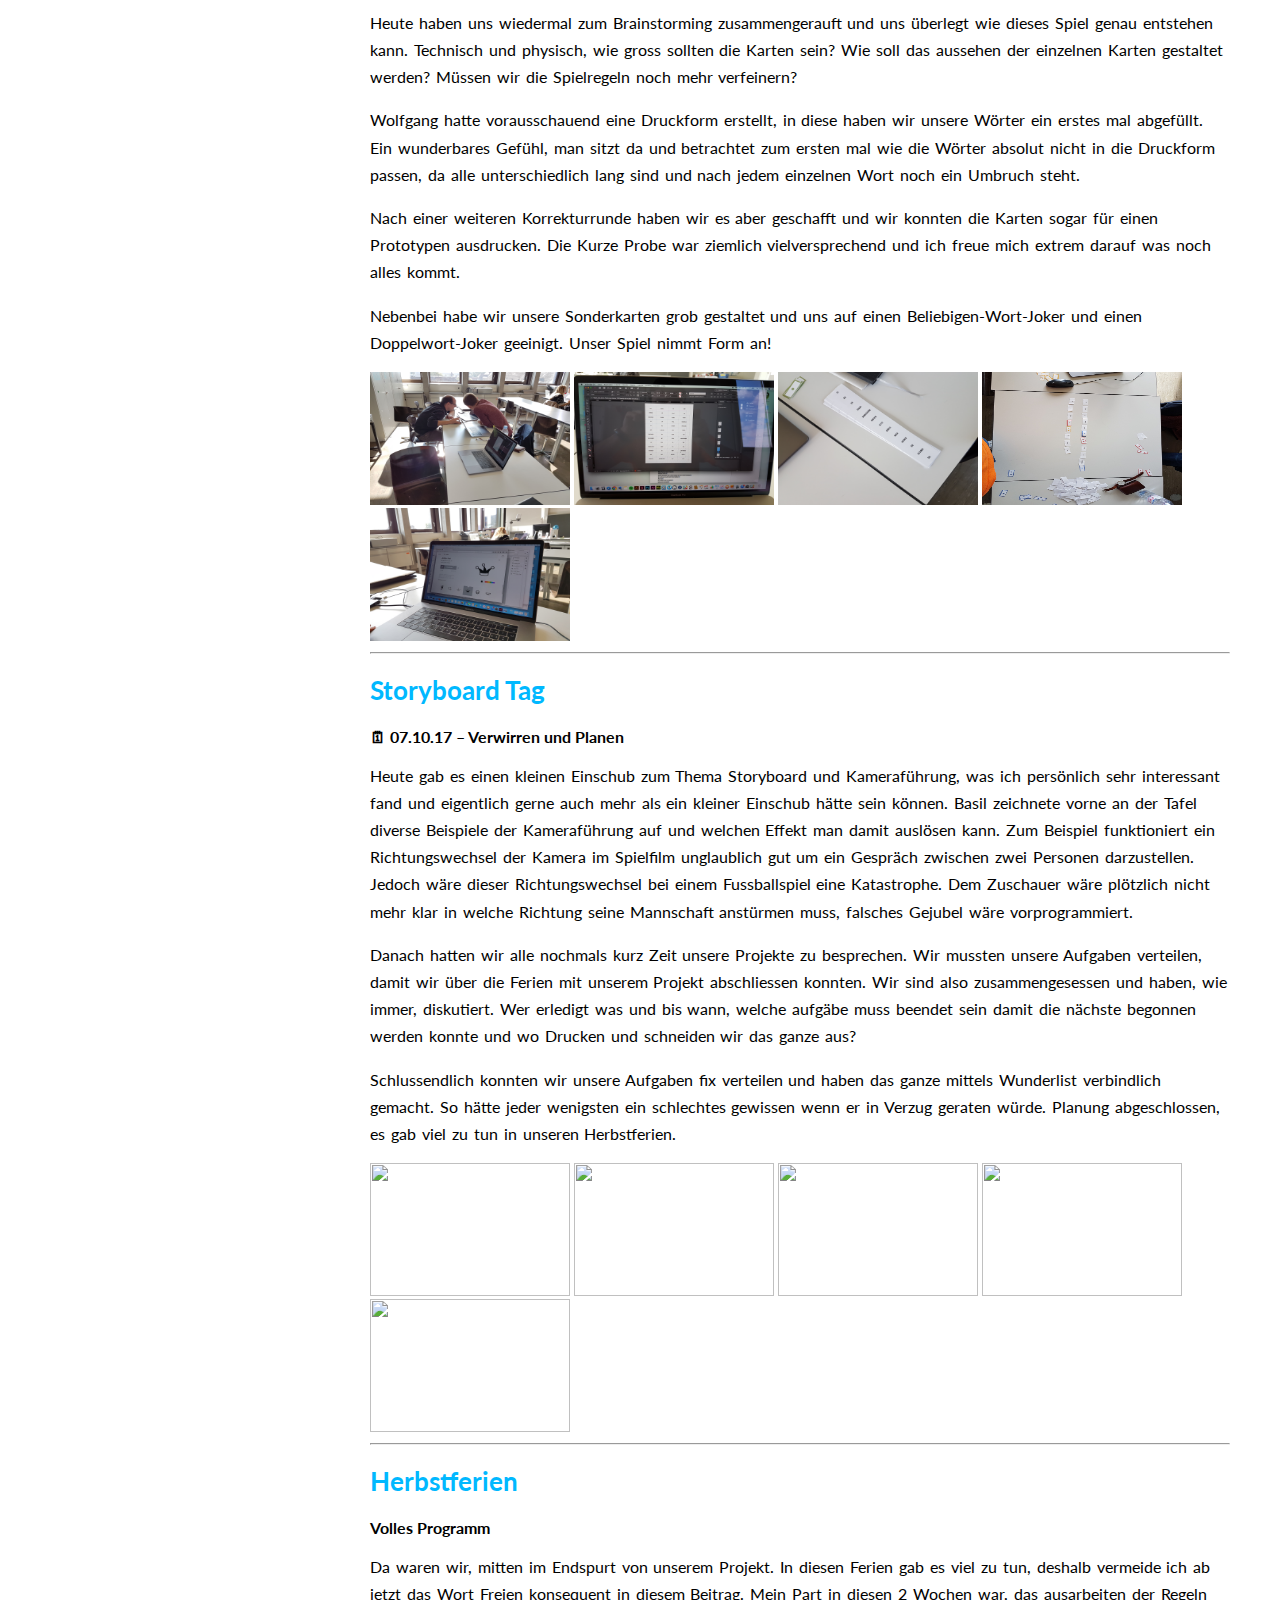
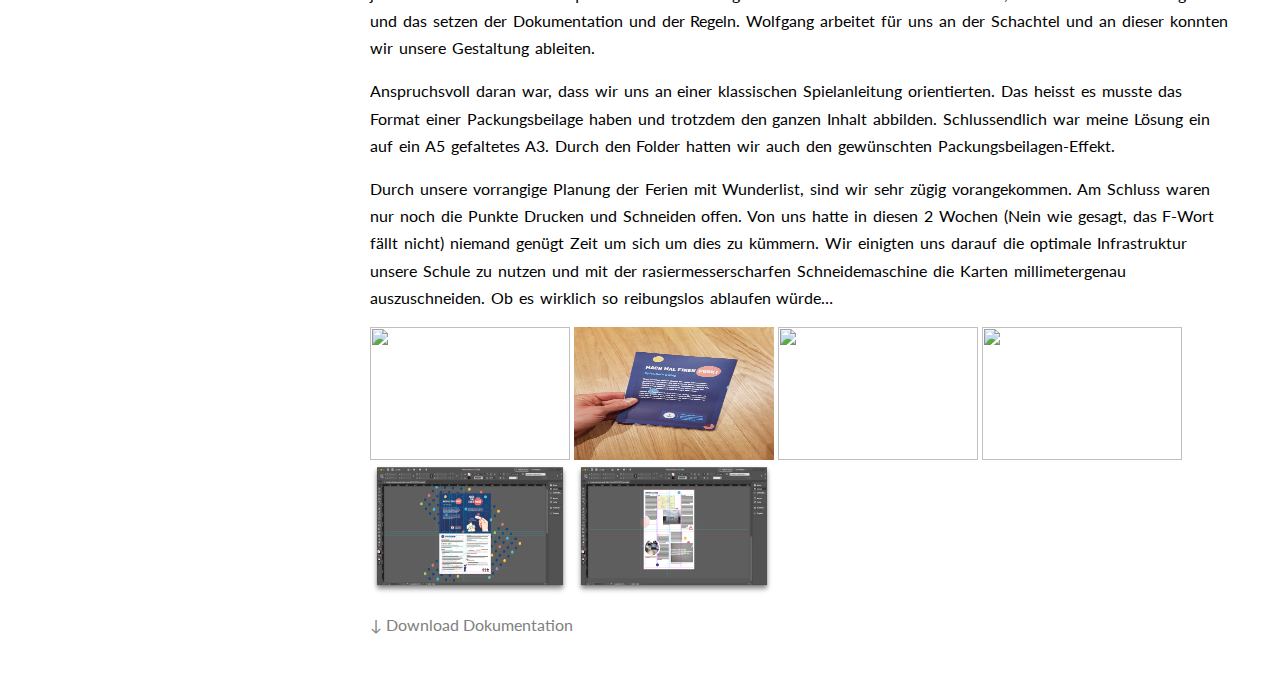
==== commit 0849714b: "neues kapitel_ferien" ====
--- a/index.html
+++ b/index.html
@@ -66,6 +66,8 @@
 		      </p>
                 <p><a href="#part_7">Storyboard Tag</a>
 		      </p>
+                 <p><a href="#part_8">Herbstferien</a>
+		      </p>
                 
             </nav>
                 <hr class="line" />
@@ -310,7 +312,52 @@
     <img src= "./img/Wunderlist.png" width="200" height="133">
     </a>
                 
-                  
+                
+       <hr class="line" />
+            <section id="part_8">
+            <h2>Herbstferien</h2>
+            </section>
+                
+                <b>Volles Programm</b>  
+                
+                <p> Da waren wir, mitten im Endspurt von unserem Projekt. In diesen Ferien gab es viel zu tun, deshalb vermeide ich ab jetzt das Wort Freien konsequent in diesem Beitrag. Mein Part in diesen 2 Wochen war, das ausarbeiten der Regeln und das setzen der Dokumentation und der Regeln. Wolfgang arbeitet für uns an der Schachtel und an dieser konnten wir unsere Gestaltung ableiten. </p>
+                
+                <p> Anspruchsvoll daran war, dass wir uns an einer klassischen Spielanleitung orientierten. Das heisst es musste das Format einer Packungsbeilage haben und trotzdem den ganzen Inhalt abbilden. Schlussendlich war meine Lösung ein auf ein A5 gefaltetes A3. Durch den Folder hatten wir auch den gewünschten Packungsbeilagen-Effekt. </p>
+                
+                <p> Durch unsere vorrangige Planung der Ferien mit Wunderlist, sind wir sehr zügig vorangekommen. Am Schluss waren nur noch die Punkte Drucken und Schneiden offen. Von uns hatte in diesen 2 Wochen (Nein wie gesagt, das F-Wort fällt nicht) niemand genügt Zeit um sich um dies zu kümmern. Wir einigten uns darauf die optimale Infrastruktur unsere Schule zu nutzen und mit der rasiermesserscharfen Schneidemaschine die Karten millimetergenau auszuschneiden. Ob es wirklich so reibungslos ablaufen würde… </p>
+                
+                
+    <a href="./img/anleitung_1.jpg" rel="lightbox[Ferien]" title="Anleitung und Dokumentation">
+    <img src= "./img/anleitung_1.jpg" width="200" height="133">
+    </a>
+                
+    <a href="./img/Anleitung_2.jpg" rel="lightbox[Ferien]" title="Anleitung und Dokumentation">
+    <img src= "./img/Anleitung_2.jpg" width="200" height="133">
+    </a>
+      
+   <a href="./img/Anleitung_3.jpg" rel="lightbox[Ferien]" title="Anleitung und Dokumentation">            
+    <img src= "./img/Anleitung_3.jpg" width="200" height="133">
+    </a>  
+       
+    <a href="./img/Anleitung_4.jpg" rel="lightbox[Ferien]" title="Anleitung und Dokumentation">            
+    <img src= "./img/Anleitung_4.jpg" width="200" height="133">
+    </a>
+                   
+    <a href="./img/indesign_1.png" rel="lightbox[Ferien]" title="Setzen im InDesign">            
+    <img src= "./img/indesign_1.png" width="200" height="133">
+    </a>
+                
+      <a href="./img/indesign_2.png" rel="lightbox[Ferien]" title="Setzen im InDesign">            
+    <img src= "./img/indesign_2.png" width="200" height="133">
+    </a>
+                
+    <p> </p>
+                
+                
+<a href="downloads/mach_mal_einen_punkt_doku_PDF_Version.pdf"
+  download="mach_mal_einen_punkt_doku_PDF_Version.pdf"
+> &#x2193; Download Dokumentation</a>
+              
                     
         </div>
         </div>
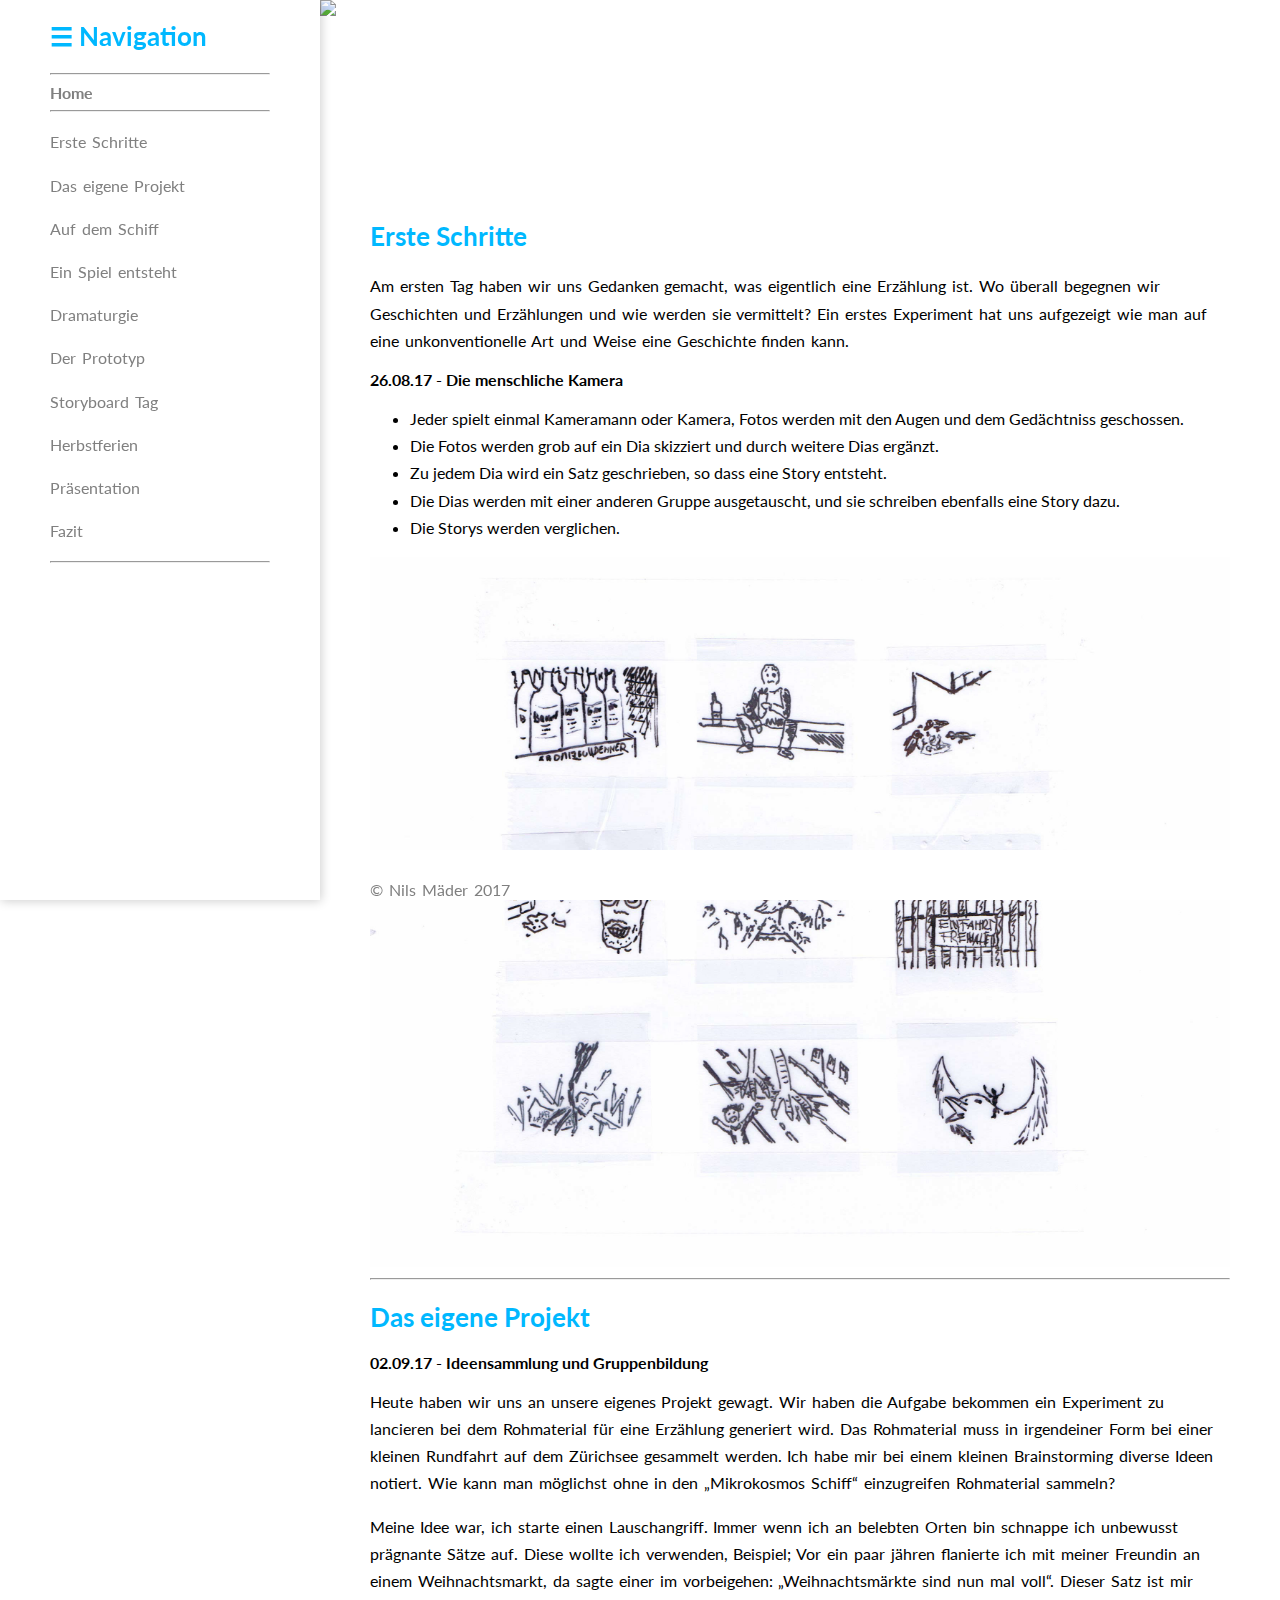
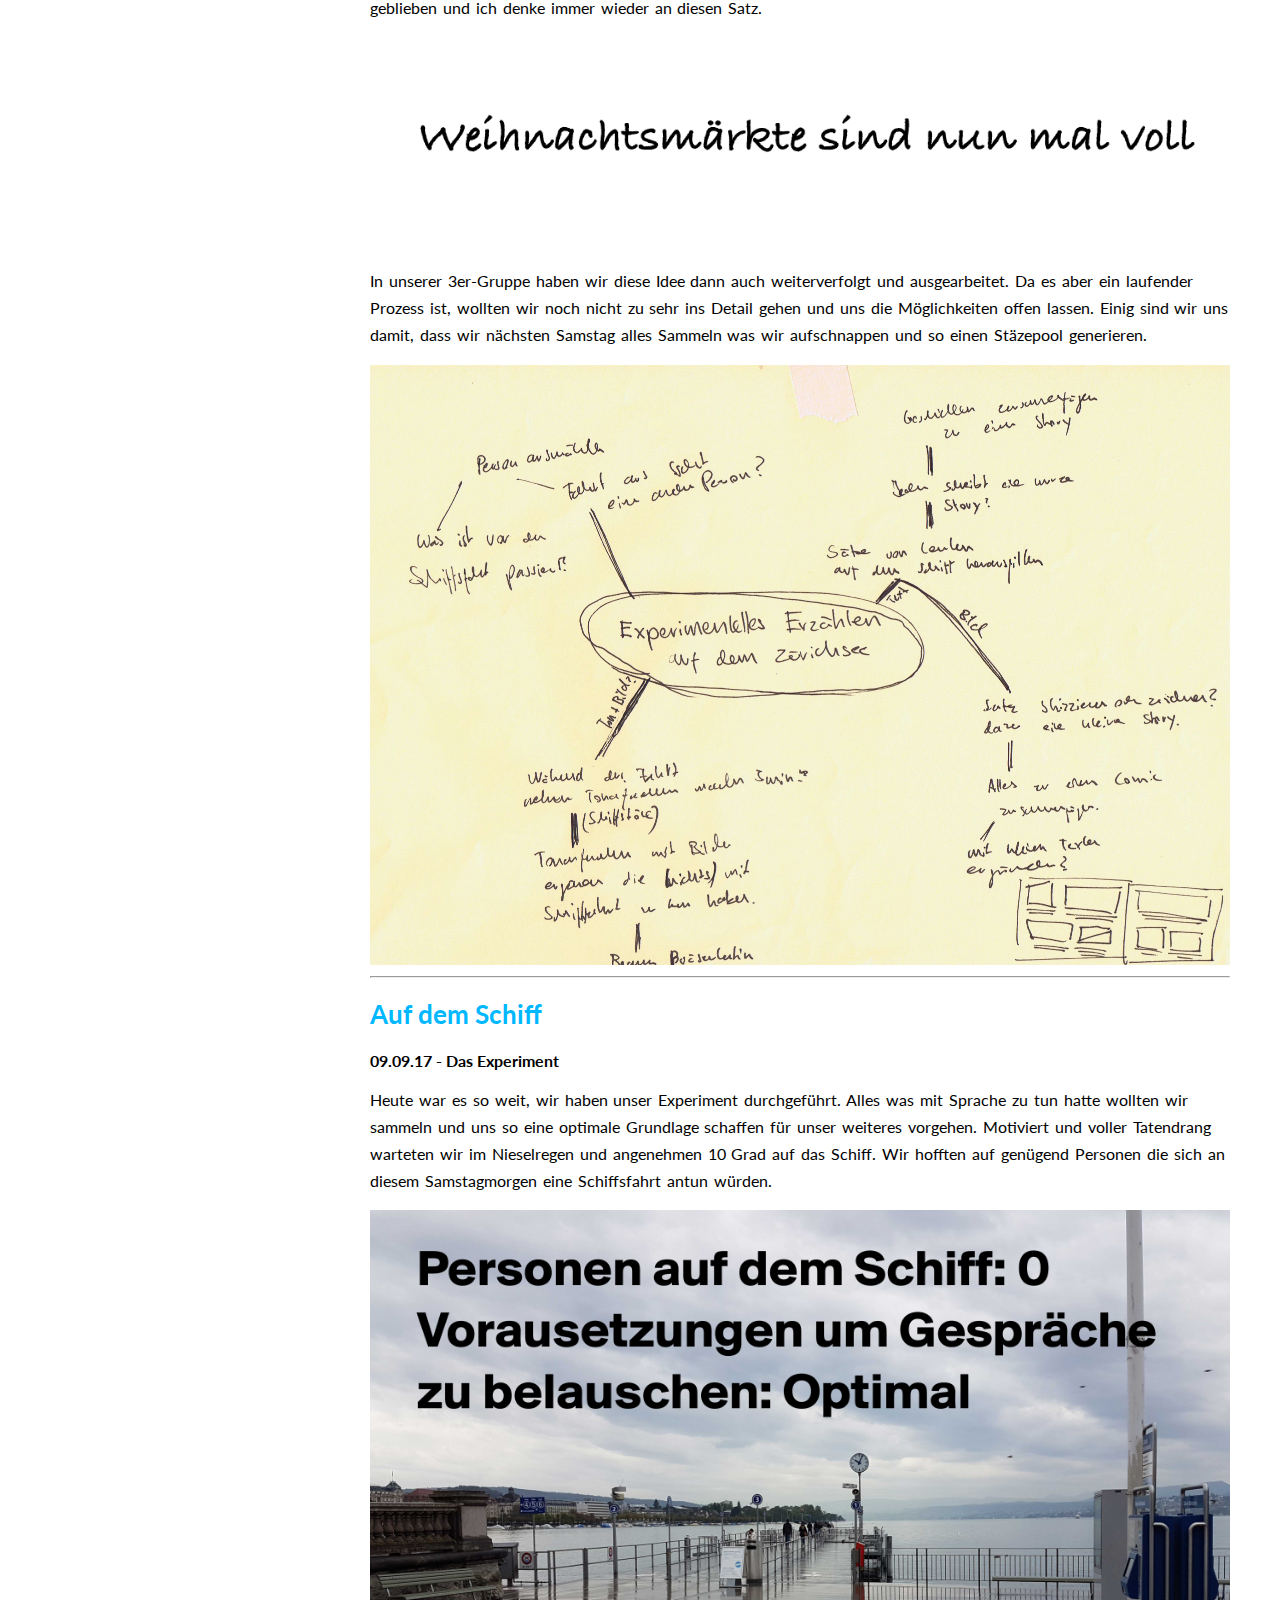
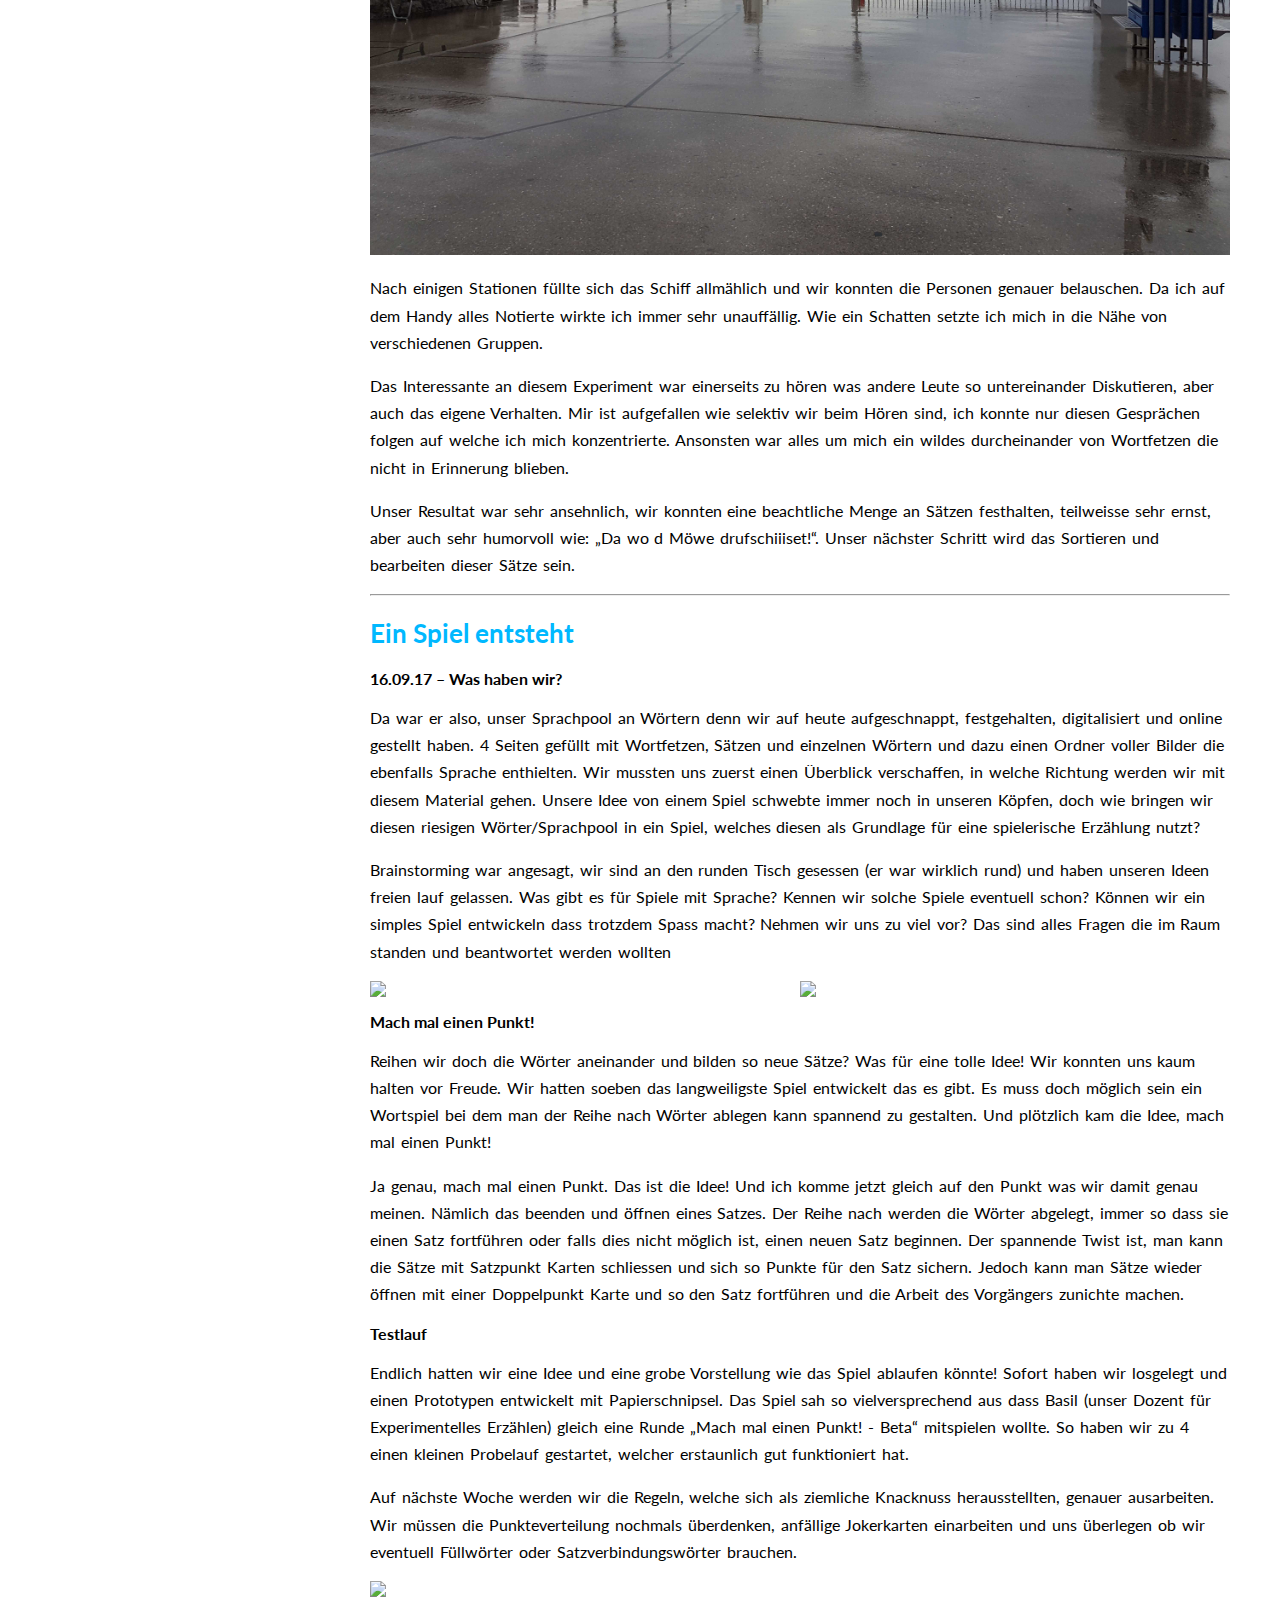
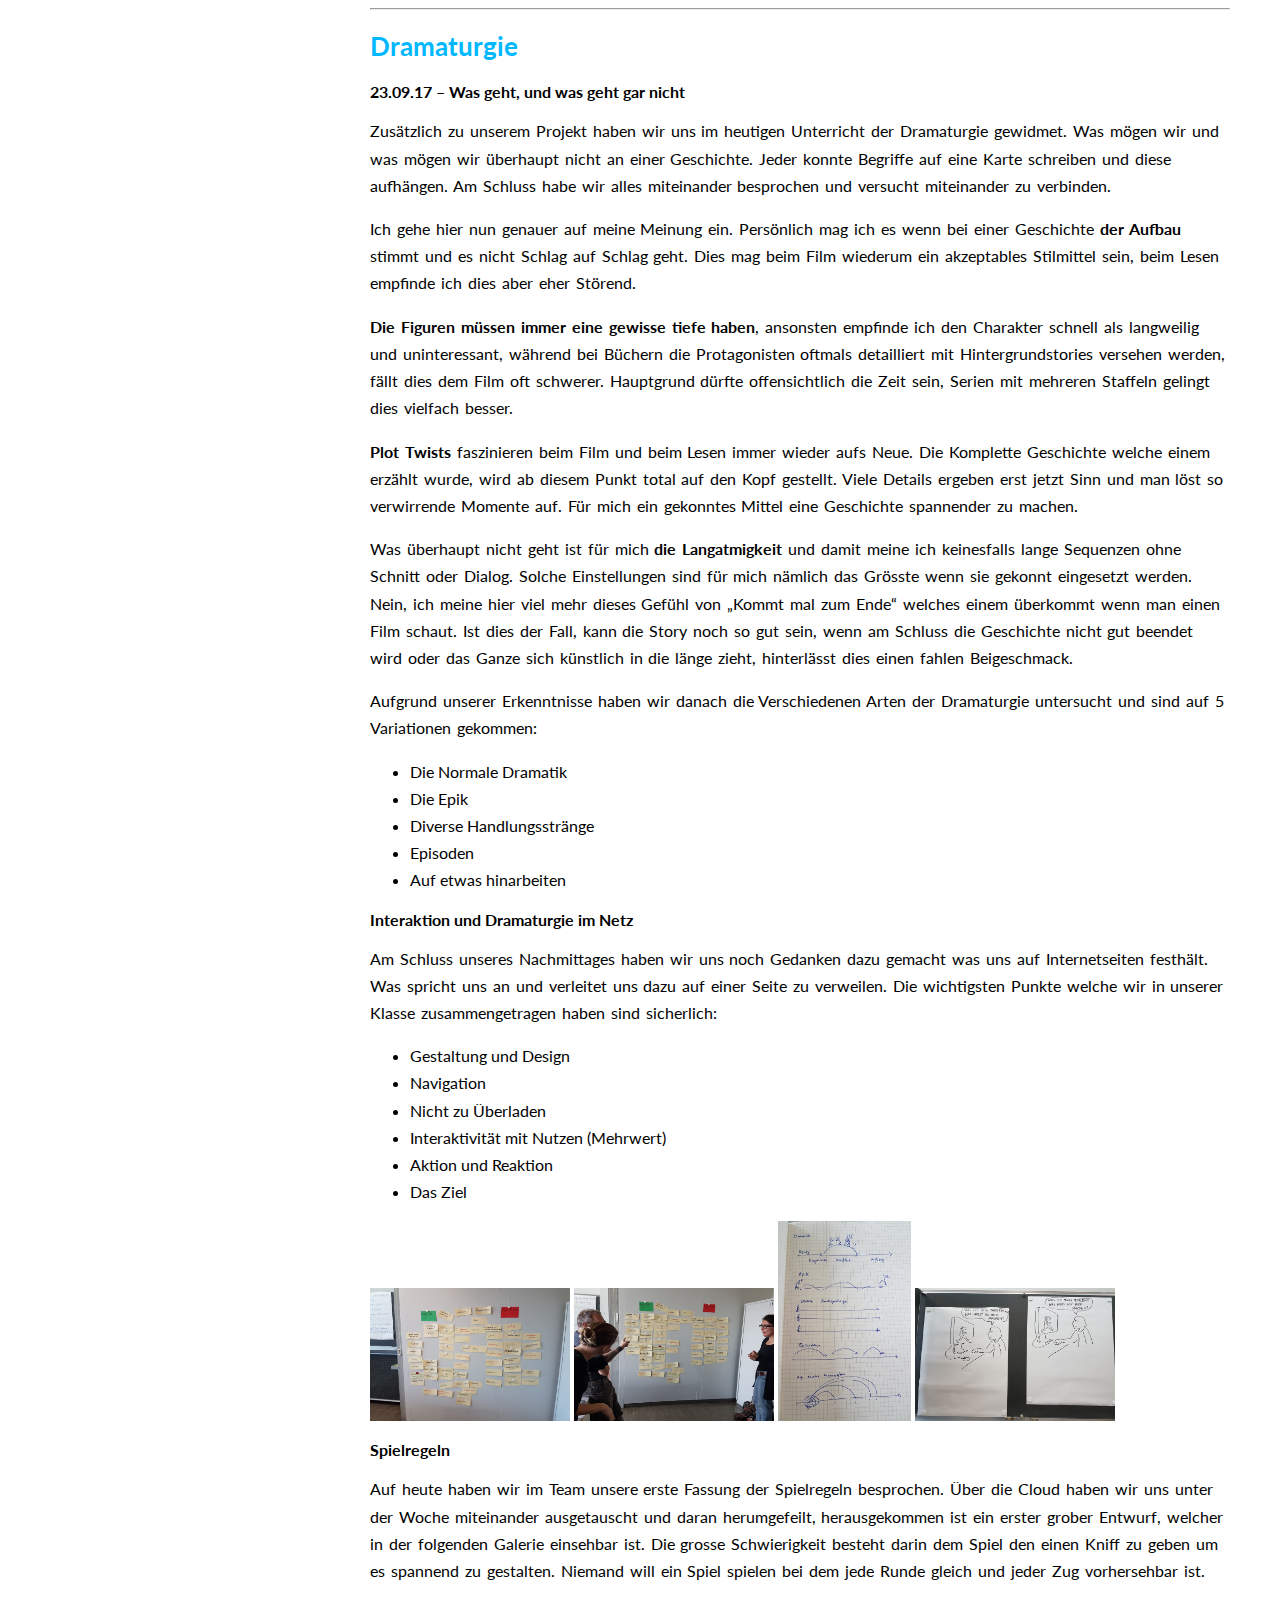
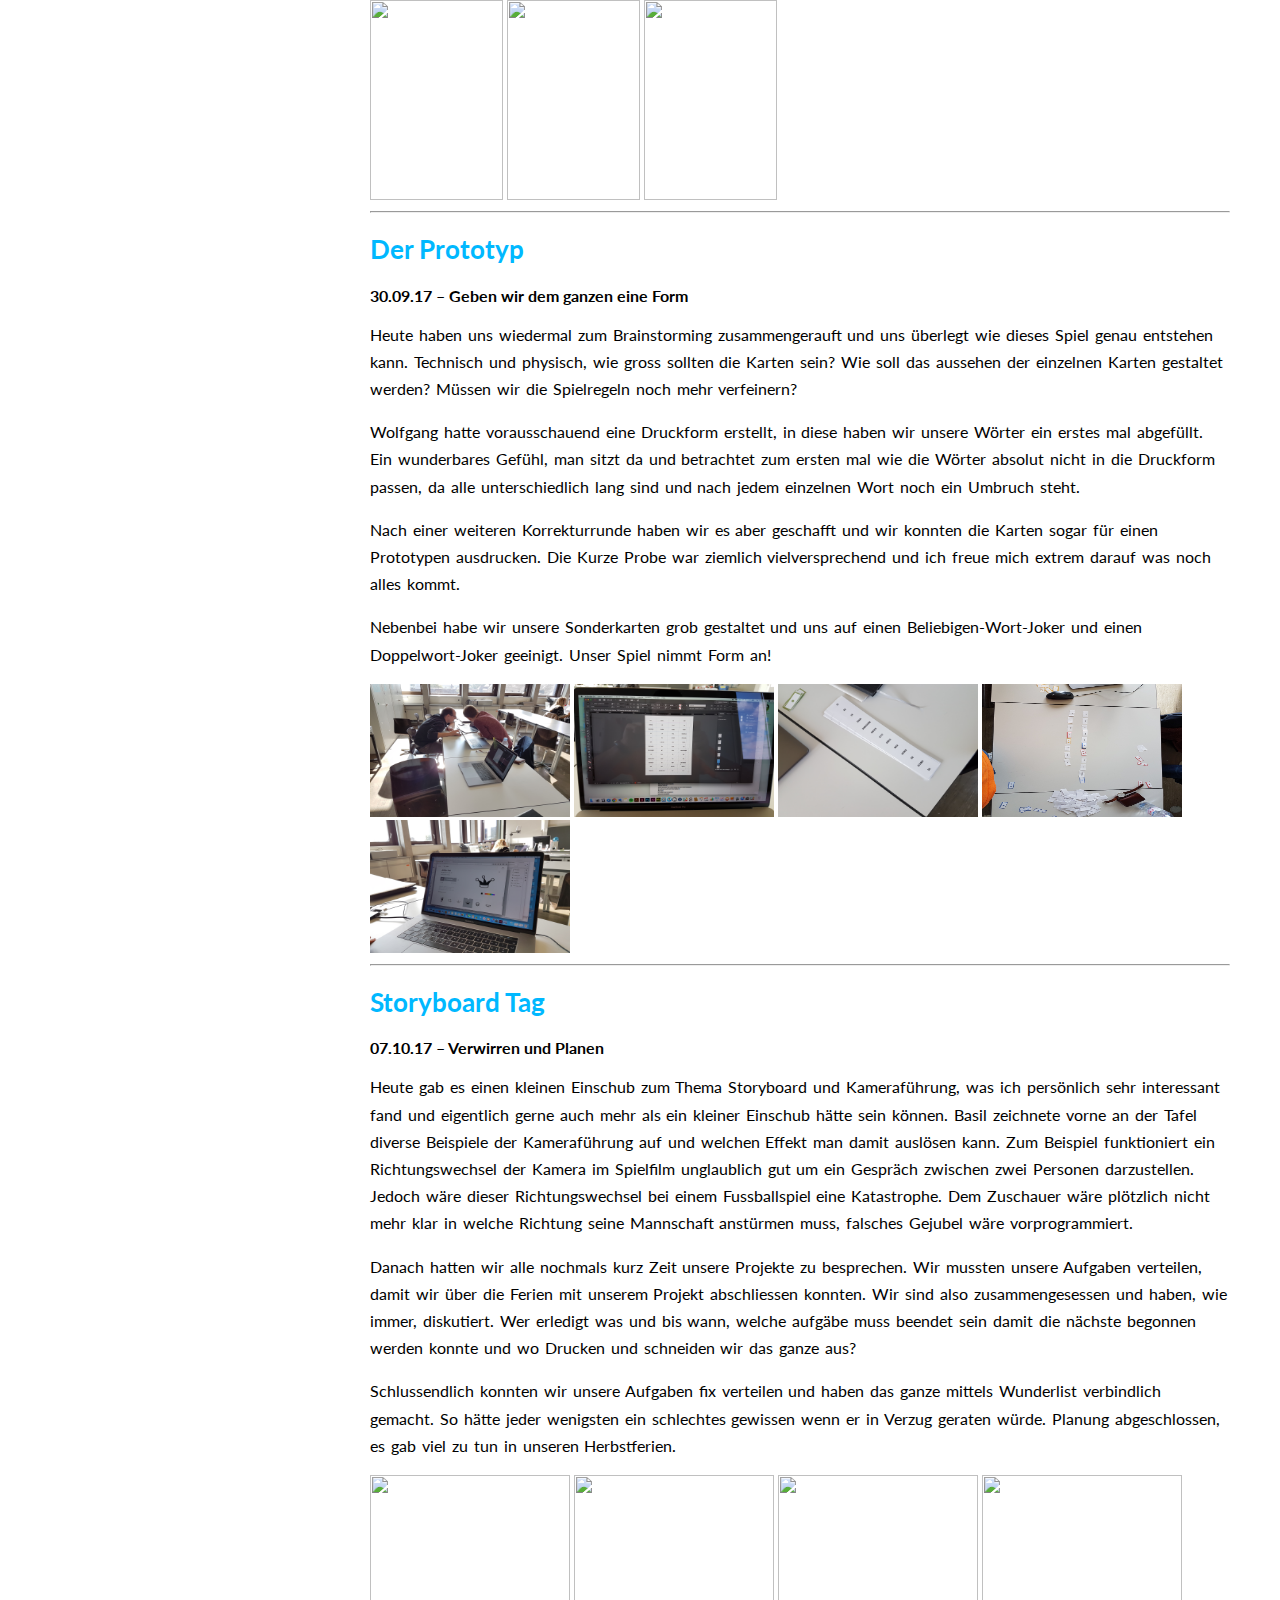
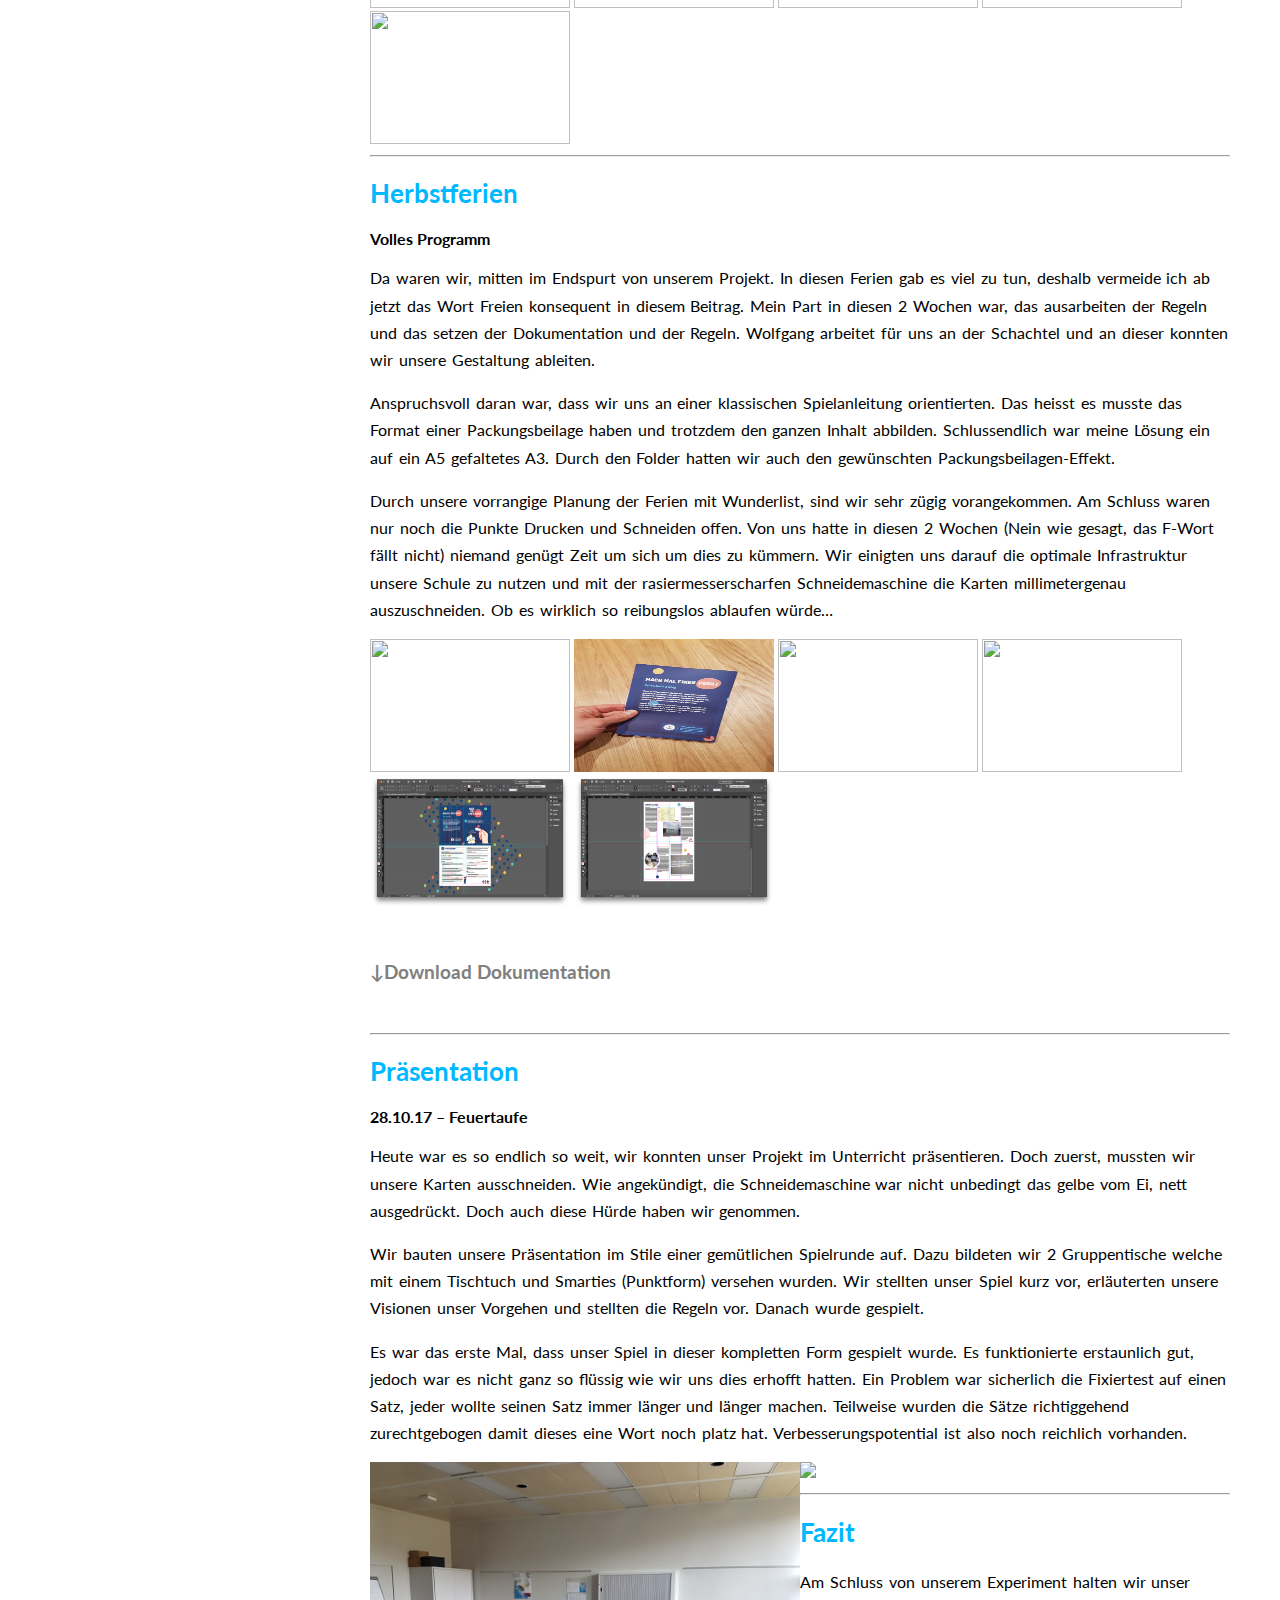
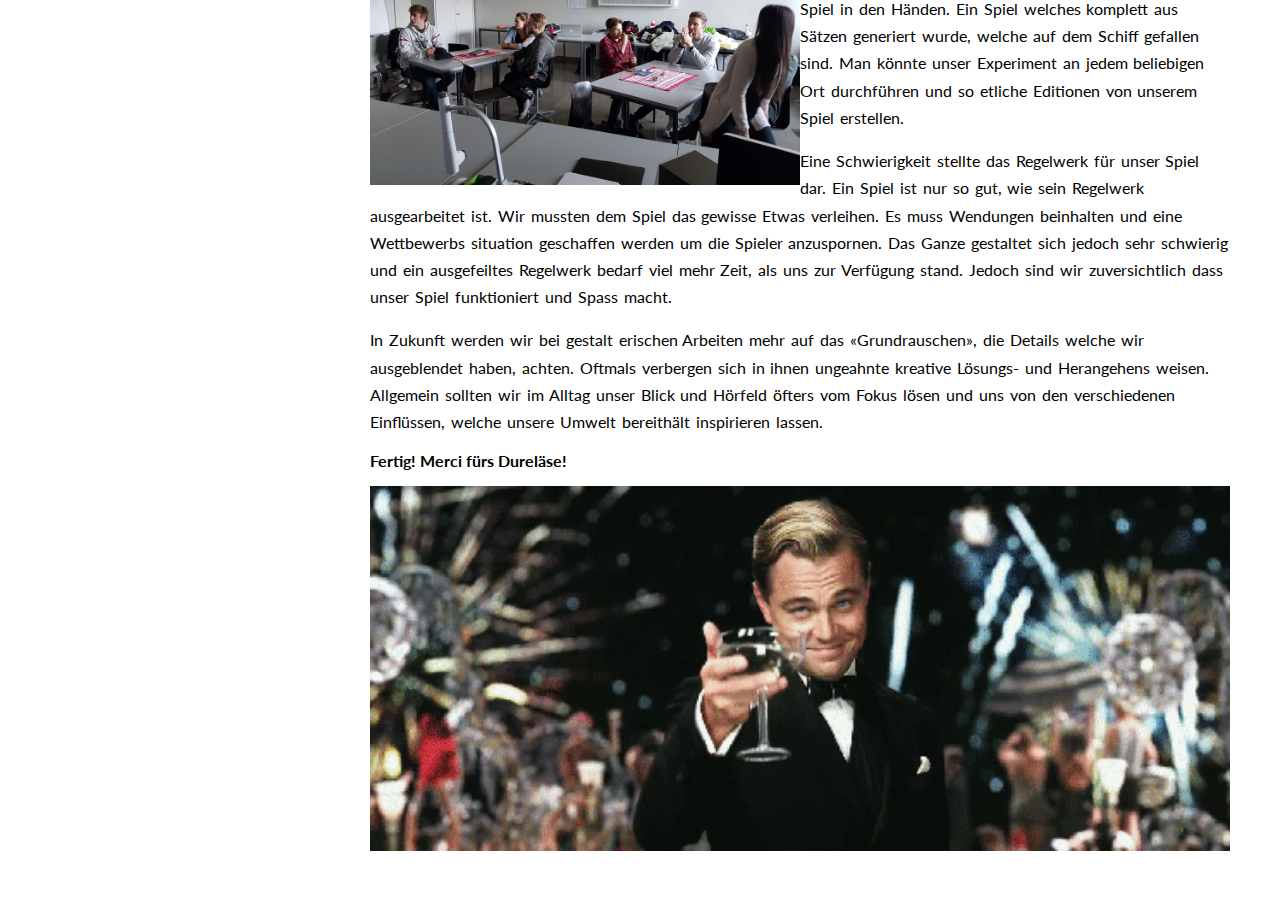
==== commit d523fe3f: "anpassungen" ====
--- a/index.html
+++ b/index.html
@@ -68,6 +68,10 @@
 		      </p>
                  <p><a href="#part_8">Herbstferien</a>
 		      </p>
+                <p><a href="#part_9">Präsentation</a>
+		      </p>
+                 <p><a href="#part_10">Fazit</a>
+		      </p>
                 
             </nav>
                 <hr class="line" />
@@ -93,7 +97,7 @@
             </section>
             <p>Am ersten Tag haben wir uns Gedanken gemacht, was eigentlich eine Erzählung ist. Wo überall begegnen wir Geschichten und Erzählungen und wie werden sie vermittelt? Ein erstes Experiment hat uns aufgezeigt wie man auf eine unkonventionelle Art und Weise eine Geschichte finden kann.</p>
                 
-            <b> &#x1F5D3; 26.08.17 - Die menschliche Kamera</b>
+            <b>26.08.17 - Die menschliche Kamera</b>
             <ul>
                 <li>Jeder spielt einmal Kameramann oder Kamera, Fotos werden mit den Augen und dem Gedächtniss geschossen.</li>
                 <li>Die Fotos werden grob auf ein Dia skizziert und durch weitere Dias ergänzt.</li>
@@ -108,11 +112,13 @@
             <section id="part_2">
             <h2>Das eigene Projekt</h2>
             </section>
-            <b> &#x1F5D3; 02.09.17 - Ideensammlung und Gruppenbildung</b>
+            <b>02.09.17 - Ideensammlung und Gruppenbildung</b>
         
             <p>Heute haben wir uns an unsere eigenes Projekt gewagt. Wir haben die Aufgabe bekommen ein Experiment zu lancieren bei dem Rohmaterial für eine Erzählung generiert wird. Das Rohmaterial muss in irgendeiner Form bei einer kleinen Rundfahrt auf dem Zürichsee gesammelt werden. Ich habe mir bei einem kleinen Brainstorming diverse Ideen notiert. Wie kann man möglichst ohne in den „Mikrokosmos Schiff“ einzugreifen Rohmaterial sammeln?</p> 
 
             <p>Meine Idee war, ich starte einen Lauschangriff. Immer wenn ich an belebten Orten bin schnappe ich unbewusst prägnante Sätze auf. Diese wollte ich verwenden, Beispiel; Vor ein paar jähren flanierte ich mit meiner Freundin an einem Weihnachtsmarkt, da sagte einer im vorbeigehen: „Weihnachtsmärkte sind nun mal voll“. Dieser Satz ist mir geblieben und ich denke immer wieder an diesen Satz.</p> 
+                
+                <img src="./img/weihnachtsmaerkte.png" width="100%">
 
             <p>In unserer 3er-Gruppe haben wir diese Idee dann auch weiterverfolgt und ausgearbeitet. Da es aber ein laufender Prozess ist, wollten wir noch nicht zu sehr ins Detail gehen und uns die Möglichkeiten offen lassen. Einig sind wir uns damit, dass wir nächsten Samstag alles Sammeln was wir aufschnappen und so einen Stäzepool generieren.</p>
                 
@@ -122,23 +128,26 @@
             <section id="part_3">
             <h2>Auf dem Schiff</h2>
             </section>
-            <b> &#x1F5D3; 09.09.17 - Das Experiment</b>
-        
-            <p>Heute war es so weit, wir haben unser Experiment durchgeführt. Wir betraten das Boot mit dem Vorhaben, alles zu sammeln was mit Sprache zu tun hat. Gesprochenes was wir aufschnappen oder geschriebenes in irgendeine Form. Das Morgen was grau und nass, es regnete und die Temperaturen sind ziemlich gesunken von Freitag auf Samstag. Wir hatten ein wenig angst das Schiff könnte zu wenig gefüllt sein. Zu beginn war es auch eher mässig besucht, mit jeder Station war die Auslastung aber grösser.</p>
+            <b>09.09.17 - Das Experiment</b>
+        
+            <p>Heute war es so weit, wir haben unser Experiment durchgeführt. Alles was mit Sprache zu tun hatte wollten wir sammeln und uns so eine optimale Grundlage schaffen für unser weiteres vorgehen. Motiviert und voller Tatendrang warteten wir im Nieselregen und  angenehmen 10 Grad auf das Schiff. Wir hofften auf genügend Personen die sich an diesem Samstagmorgen eine Schiffsfahrt antun würden. </p>
+                
+                 <img src="./img/hafen_1.jpg" width="100%">
+                
+            <p> Nach einigen Stationen füllte sich das Schiff allmählich und wir konnten die Personen genauer belauschen. Da ich auf dem Handy alles Notierte wirkte ich immer sehr unauffällig. Wie ein Schatten setzte ich mich in die Nähe von verschiedenen Gruppen. </p>    
         
             <p>Das Interessante an diesem Experiment war einerseits zu hören was andere Leute so untereinander Diskutieren, aber auch das 
             eigene Verhalten. Mir ist aufgefallen wie selektiv wir beim Hören sind, ich konnte nur diesen Gesprächen folgen auf welche ich 
             mich konzentrierte. Ansonsten war alles um mich ein wildes durcheinander von Wortfetzen die nicht in Erinnerung blieben.</p> 
 
-            <p>Unser Resultat war sehr ansehnlich, wir konnten eine beachtliche Menge an Sätzen festhalten, teilweisse sehr ernst, dramatisch aber auch unglaublich humorvoll wie: „Da wo d Möwe drufschiiiset!“. Unser nächster Schritt wird das Sortieren und bearbeiten dieser Sätze sein. Wie wir genau vorgehen wird sich bei unser nächsten Zusammenarbeiten herauskristallisieren. </p>
-                
-            <img src="./img/hafen.jpg" width="100%">
+            <p>Unser Resultat war sehr ansehnlich, wir konnten eine beachtliche Menge an Sätzen festhalten, teilweisse sehr ernst, aber auch sehr humorvoll wie: „Da wo d Möwe drufschiiiset!“. Unser nächster Schritt wird das Sortieren und bearbeiten dieser Sätze sein.</p>
+                
                 
             <hr class="line" />
             <section id="part_4">
             <h2>Ein Spiel entsteht</h2>
             </section>
-            <b> &#x1F5D3; 16.09.17 – Was haben wir?</b>
+            <b>16.09.17 – Was haben wir?</b>
                 
                 <p> Da war er also, unser Sprachpool an Wörtern denn wir auf heute aufgeschnappt, festgehalten, digitalisiert und online gestellt haben. 4 Seiten gefüllt mit Wortfetzen, Sätzen und einzelnen Wörtern und dazu einen Ordner voller Bilder die ebenfalls Sprache enthielten. Wir mussten uns zuerst einen Überblick verschaffen, in welche Richtung werden wir mit diesem Material gehen. Unsere Idee von einem Spiel schwebte immer noch in unseren Köpfen, doch wie bringen wir diesen riesigen Wörter/Sprachpool in ein Spiel, welches diesen als Grundlage für eine spielerische Erzählung nutzt? </p>
 
@@ -168,7 +177,7 @@
             </section>
                 
                 
-                <b> &#x1F5D3; 23.09.17 – Was geht, und was geht gar nicht</b> 
+                <b>23.09.17 – Was geht, und was geht gar nicht</b> 
 
                 <p>Zusätzlich zu unserem Projekt haben wir uns im heutigen Unterricht der Dramaturgie gewidmet. Was mögen wir und was mögen wir überhaupt nicht an einer Geschichte. Jeder konnte Begriffe auf eine Karte schreiben und diese aufhängen. Am Schluss habe wir alles miteinander besprochen und versucht miteinander zu verbinden.</p>
 
@@ -245,7 +254,7 @@
             </section>
         
                 
-                <b> &#x1F5D3; 30.09.17 – Geben wir dem ganzen eine Form</b>
+                <b>30.09.17 – Geben wir dem ganzen eine Form</b>
             
                 <p>Heute haben uns wiedermal zum Brainstorming zusammengerauft und uns überlegt wie dieses Spiel genau entstehen kann. Technisch und physisch, wie gross sollten die Karten sein? Wie soll das aussehen der einzelnen Karten gestaltet werden? Müssen wir die Spielregeln noch mehr verfeinern?</p> 
 
@@ -281,7 +290,7 @@
             <h2>Storyboard Tag</h2>
             </section>
                 
-                <b> &#x1F5D3; 07.10.17 – Verwirren und Planen</b>
+                <b>07.10.17 – Verwirren und Planen</b>
 
                 <p>Heute gab es einen kleinen Einschub zum Thema Storyboard und Kameraführung, was ich persönlich sehr interessant fand und eigentlich gerne auch mehr als ein kleiner Einschub hätte sein können. Basil zeichnete vorne an der Tafel diverse Beispiele der Kameraführung auf und welchen Effekt man damit auslösen kann. Zum Beispiel funktioniert ein Richtungswechsel der Kamera im Spielfilm unglaublich gut um ein Gespräch zwischen zwei Personen darzustellen. Jedoch wäre dieser Richtungswechsel bei einem Fussballspiel eine Katastrophe. Dem Zuschauer wäre plötzlich nicht mehr klar in welche Richtung seine Mannschaft anstürmen muss, falsches Gejubel wäre vorprogrammiert.</p>
 
@@ -350,13 +359,51 @@
       <a href="./img/indesign_2.png" rel="lightbox[Ferien]" title="Setzen im InDesign">            
     <img src= "./img/indesign_2.png" width="200" height="133">
     </a>
-                
-    <p> </p>
-                
-                
-<a href="downloads/mach_mal_einen_punkt_doku_PDF_Version.pdf"
-  download="mach_mal_einen_punkt_doku_PDF_Version.pdf"
-> &#x2193; Download Dokumentation</a>
+            
+       <p> </p>         
+                
+<a class="spacer" href="downloads/mach_mal_einen_punkt_doku_PDF_Version.pdf"
+  download="mach_mal_einen_punkt_doku_PDF_Version.pdf"> <h3>&#x2193;Download Dokumentation</h3></a>
+                
+    
+                
+                
+                            <hr class="line" />
+            <section id="part_9">
+            <h2>Präsentation</h2>
+            </section>
+                
+                <b>28.10.17 – Feuertaufe</b>
+                
+                
+                
+                <p> Heute war es so endlich so weit, wir konnten unser Projekt im Unterricht präsentieren. Doch zuerst, mussten wir unsere Karten ausschneiden. Wie angekündigt, die Schneidemaschine war nicht unbedingt das gelbe vom Ei, nett ausgedrückt. Doch auch diese Hürde haben wir genommen. </p>
+                
+                <p> Wir bauten unsere Präsentation im Stile einer gemütlichen Spielrunde auf. Dazu bildeten wir 2 Gruppentische welche mit einem Tischtuch und Smarties (Punktform) versehen wurden. Wir stellten unser Spiel kurz vor, erläuterten unsere Visionen unser Vorgehen und stellten die Regeln vor. Danach wurde gespielt.  </p>
+                
+                <p> Es war das erste Mal, dass unser Spiel in dieser kompletten Form gespielt wurde. Es funktionierte erstaunlich gut, jedoch war es nicht ganz so flüssig wie wir uns dies erhofft hatten. Ein Problem war sicherlich die Fixiertest auf einen Satz, jeder wollte seinen Satz immer länger und länger machen. Teilweise wurden die Sätze richtiggehend zurechtgebogen damit dieses eine Wort noch platz hat. Verbesserungspotential ist also noch reichlich vorhanden. </p>
+                
+                <img class="img1" src="./img/Spielen_1.jpg" width="100%">
+                <img class="img1" src="./img/Spielen_2.jpg" width="100%">
+                
+                
+                                       <hr class="line" />
+            <section id="part_10">
+            <h2>Fazit</h2>
+            </section>
+                
+                
+                <p>Am Schluss von unserem Experiment halten wir unser Spiel in den Händen. Ein Spiel welches komplett aus Sätzen generiert wurde, welche auf dem Schiff gefallen sind. Man könnte unser Experiment an jedem beliebigen Ort durchführen und so etliche Editionen von unserem Spiel erstellen. </p> 
+
+                <p> Eine Schwierigkeit stellte das Regelwerk für unser Spiel dar. Ein Spiel ist nur so gut, wie sein Regelwerk ausgearbeitet ist. Wir mussten dem Spiel das gewisse Etwas verleihen. Es muss Wendungen beinhalten und eine Wettbewerbs situation geschaffen werden um die Spieler anzuspornen. Das Ganze gestaltet sich jedoch sehr schwierig und ein ausgefeiltes Regelwerk bedarf viel mehr Zeit, als uns zur Verfügung stand. Jedoch sind wir zuversichtlich dass unser Spiel funktioniert und Spass macht.</p>
+                
+                <p> In Zukunft werden wir bei gestalt erischen Arbeiten mehr auf das «Grundrauschen», die Details welche wir ausgeblendet haben, achten. Oftmals verbergen sich in ihnen ungeahnte kreative Lösungs- und Herangehens weisen. Allgemein sollten wir im Alltag unser Blick und Hörfeld öfters vom Fokus lösen und uns von den verschiedenen Einflüssen, welche unsere Umwelt bereithält inspirieren lassen. </p>
+                
+                
+                <b>Fertig! Merci fürs Dureläse!</b>
+                <p> </p>
+                 <img src="./img/gratuliere.gif" width="100%">
+            
               
                     
         </div>
--- a/css/style.css
+++ b/css/style.css
@@ -35,6 +35,13 @@
 
 /**Schriften ende**/
 
+/**Abstand**/
+
+.spacer { 
+    display: block;
+    margin: 50px 0px 50px 0px;
+} 
+
 
 /**Linie_Titel**/
 
@@ -64,7 +71,7 @@
     overflow: hidden;
     margin-bottom: 0px;
     z-index: -1;
-    position: relative;
+    position: relative;    
 }
 
 
@@ -101,7 +108,7 @@
 }
 a:active  {
     color: #808080;
-    text-decoration: none;
+    text-decoration: none
 }
 
 #left-row-inner{
@@ -141,4 +148,14 @@
 footer_inner {
     margin: 10px 50px 50px 50px;
     position:fixed;
+}
+
+/** Bilder nebeneinander **/
+
+.img1 {
+    width: 50%;
+    height: auto;
+    float: left;
+    margin-bottom: 15px;
+
 }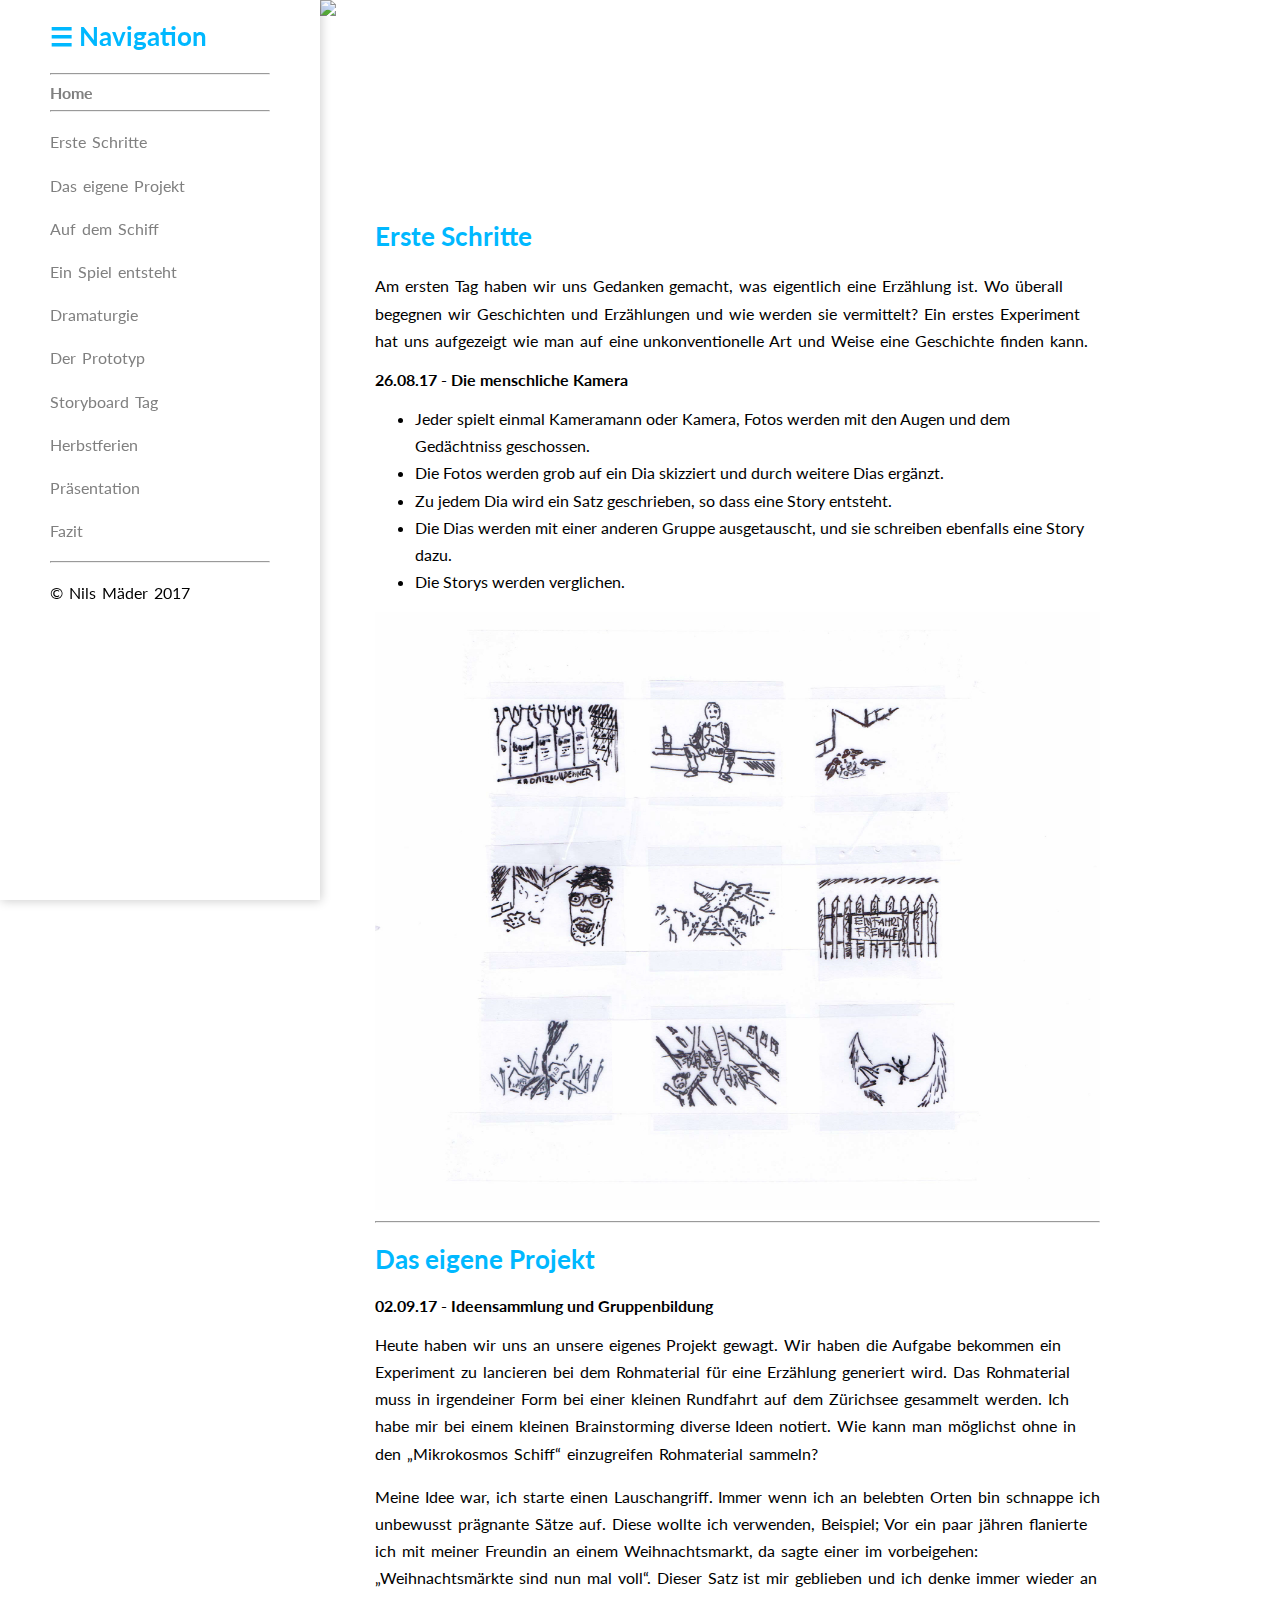
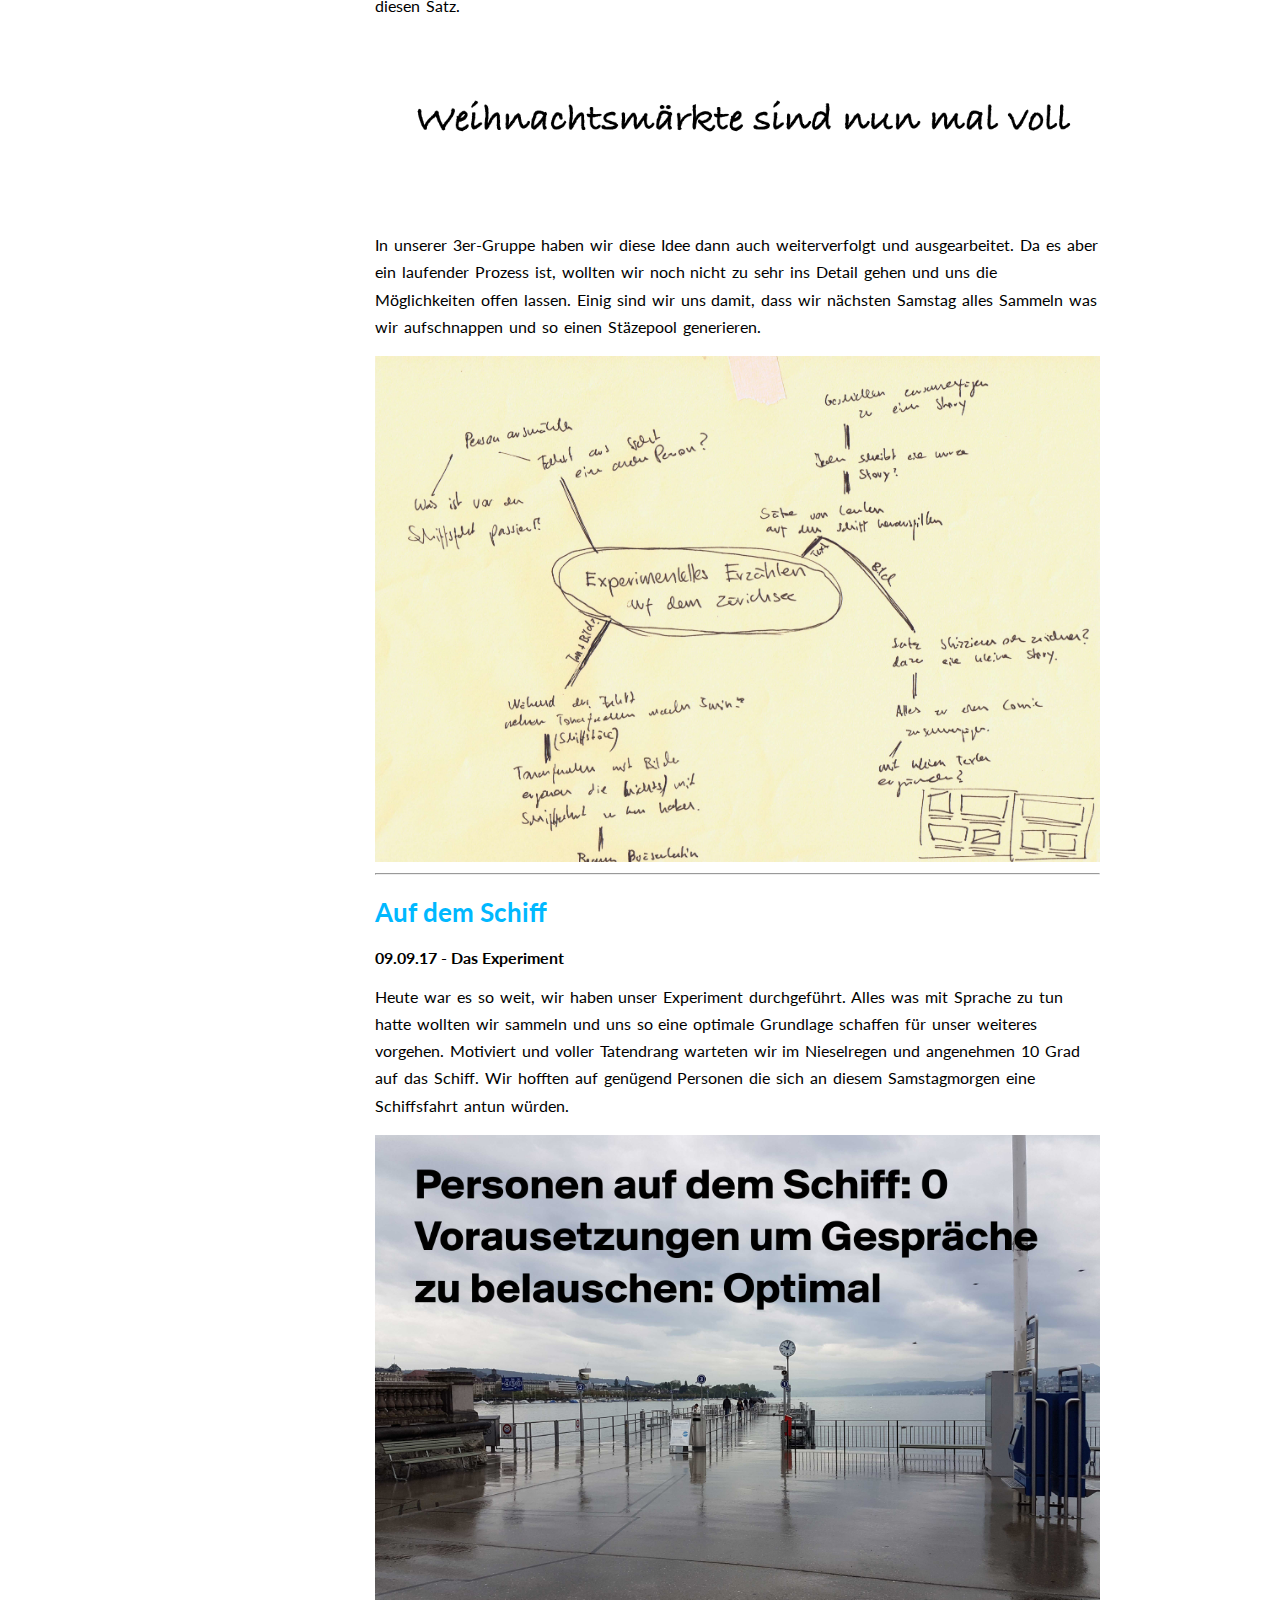
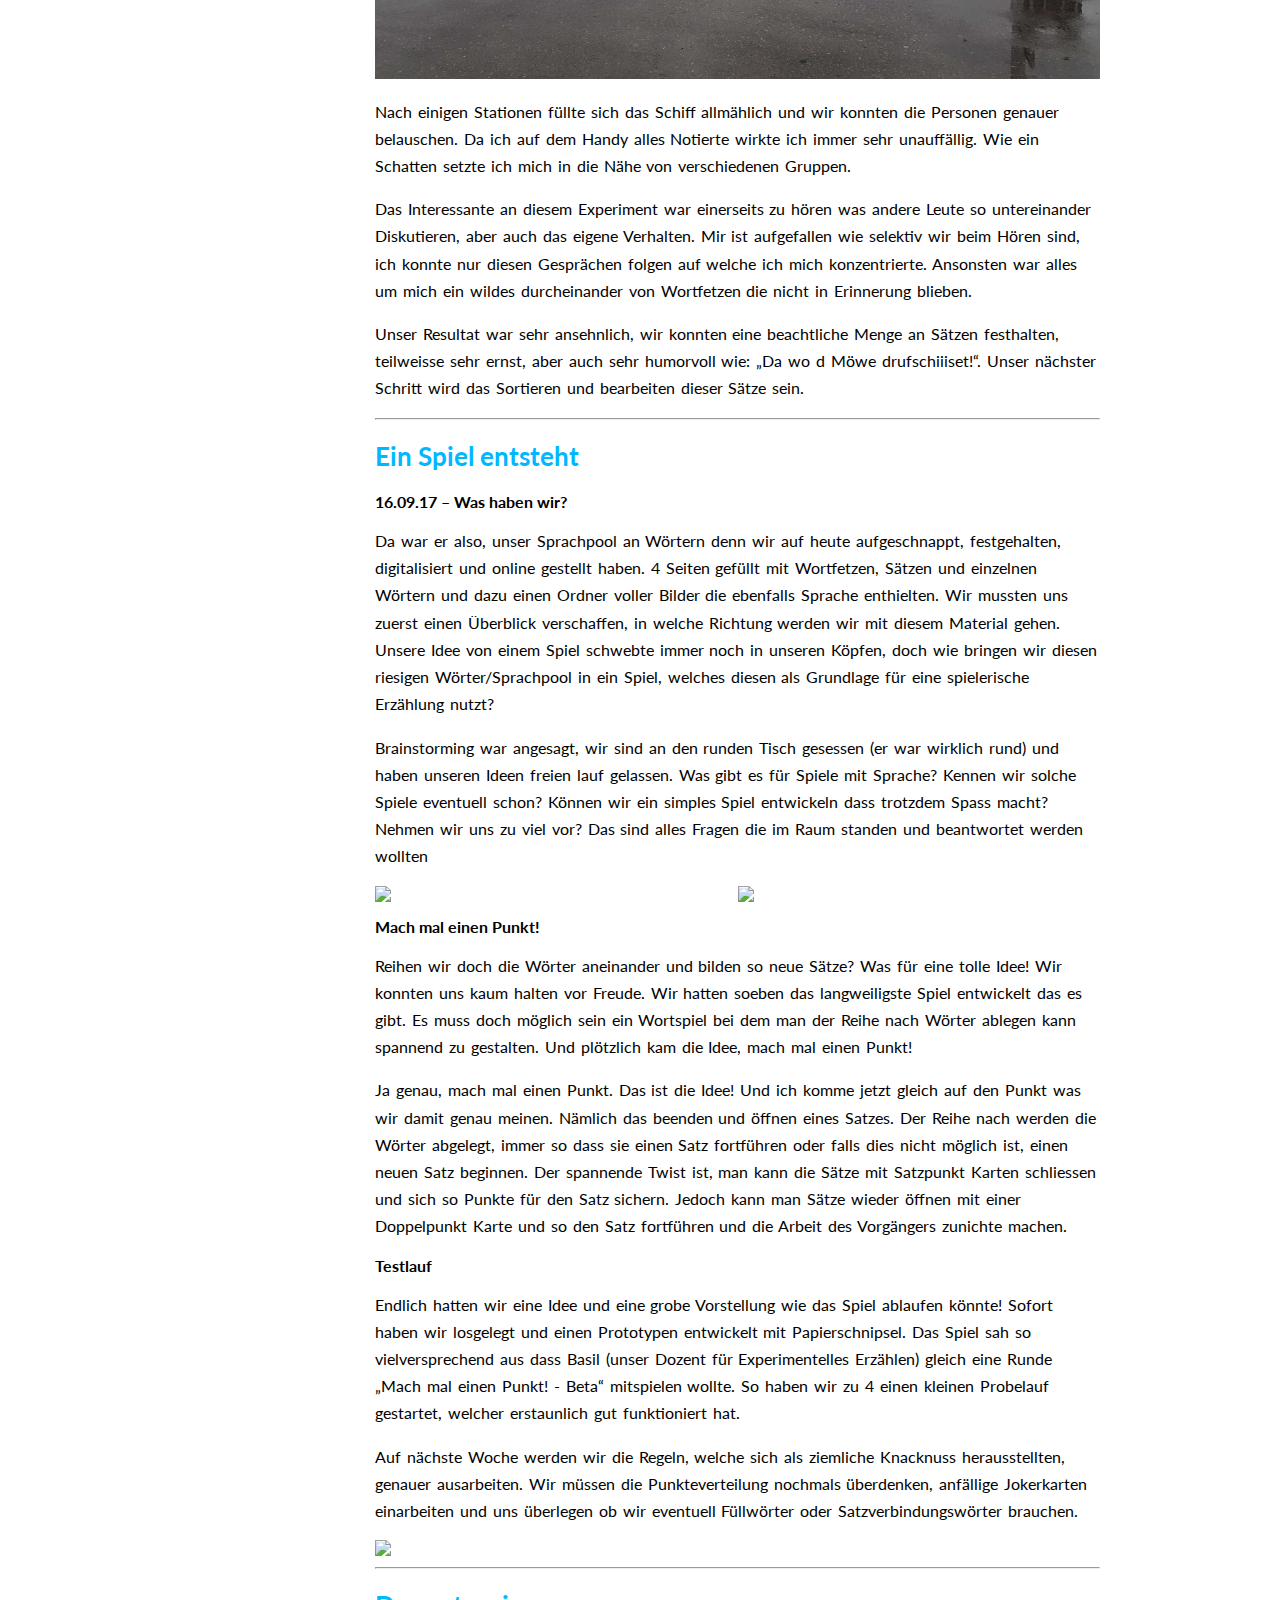
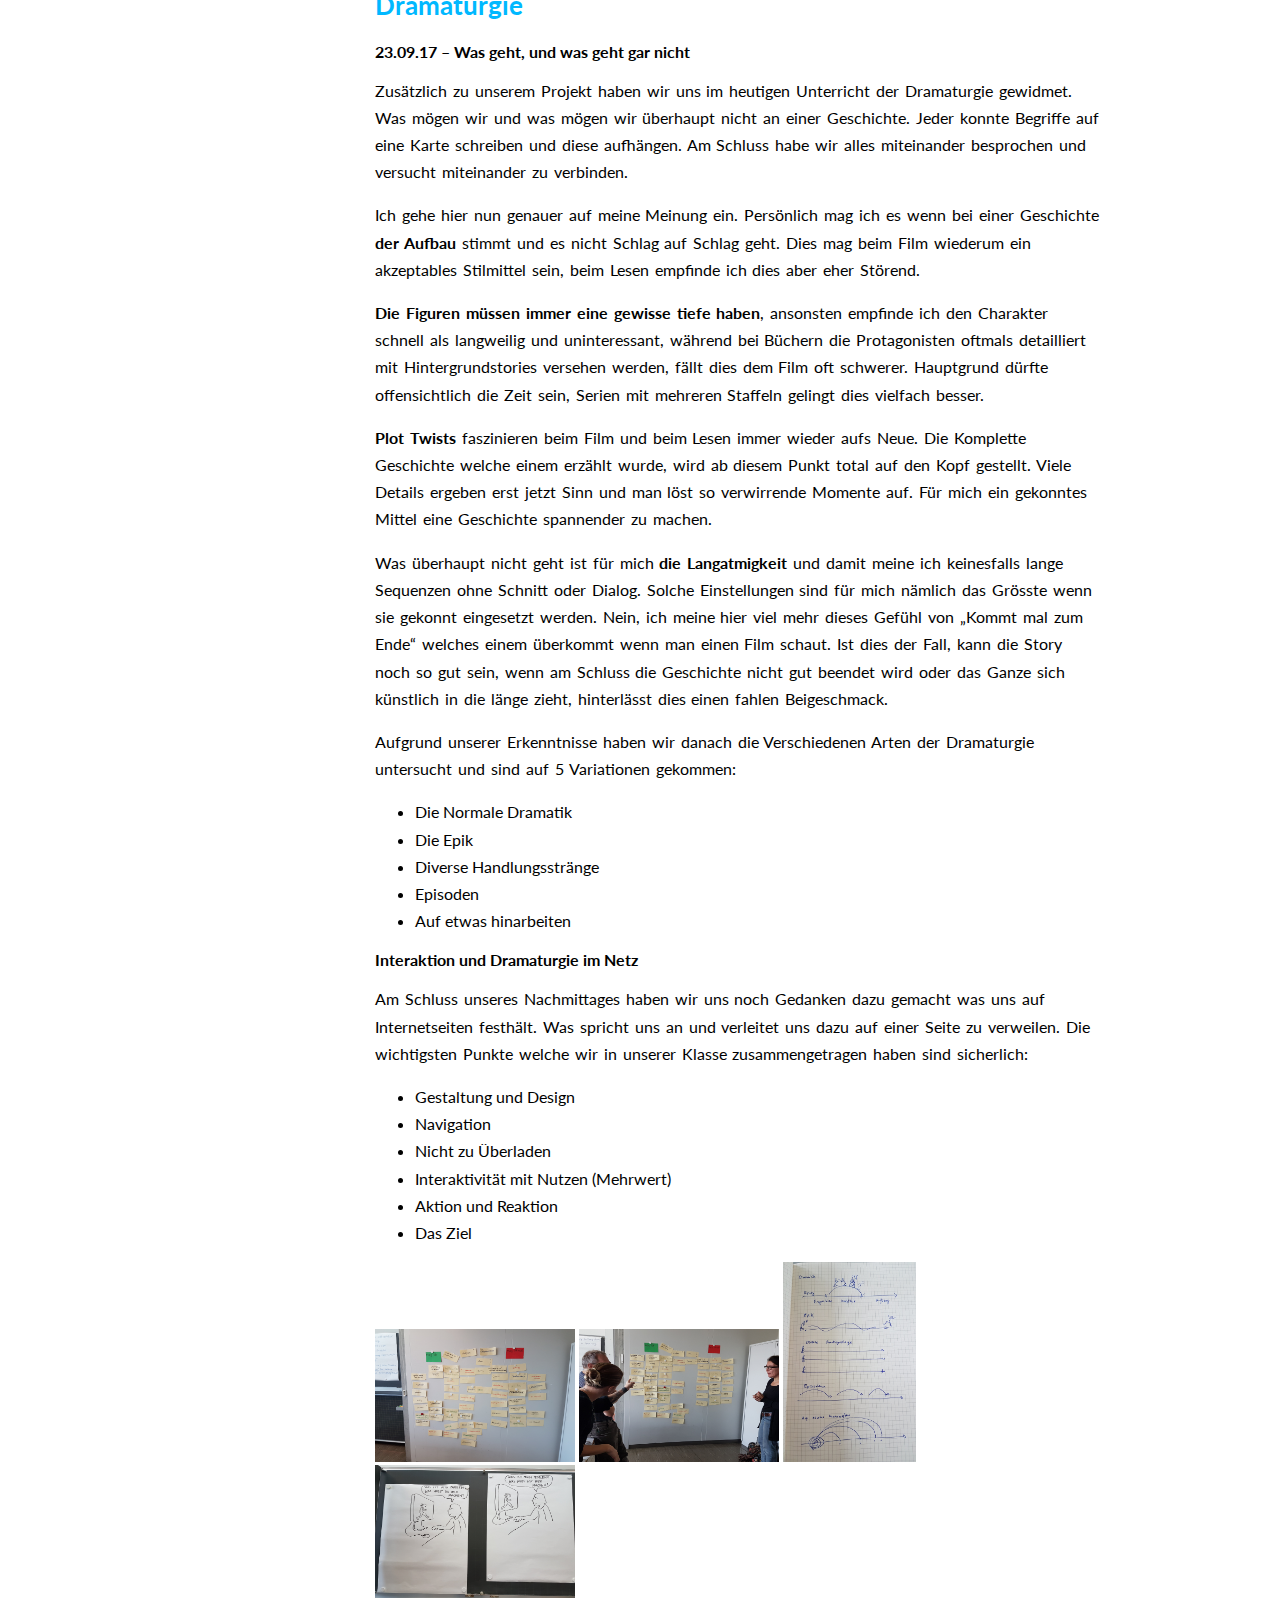
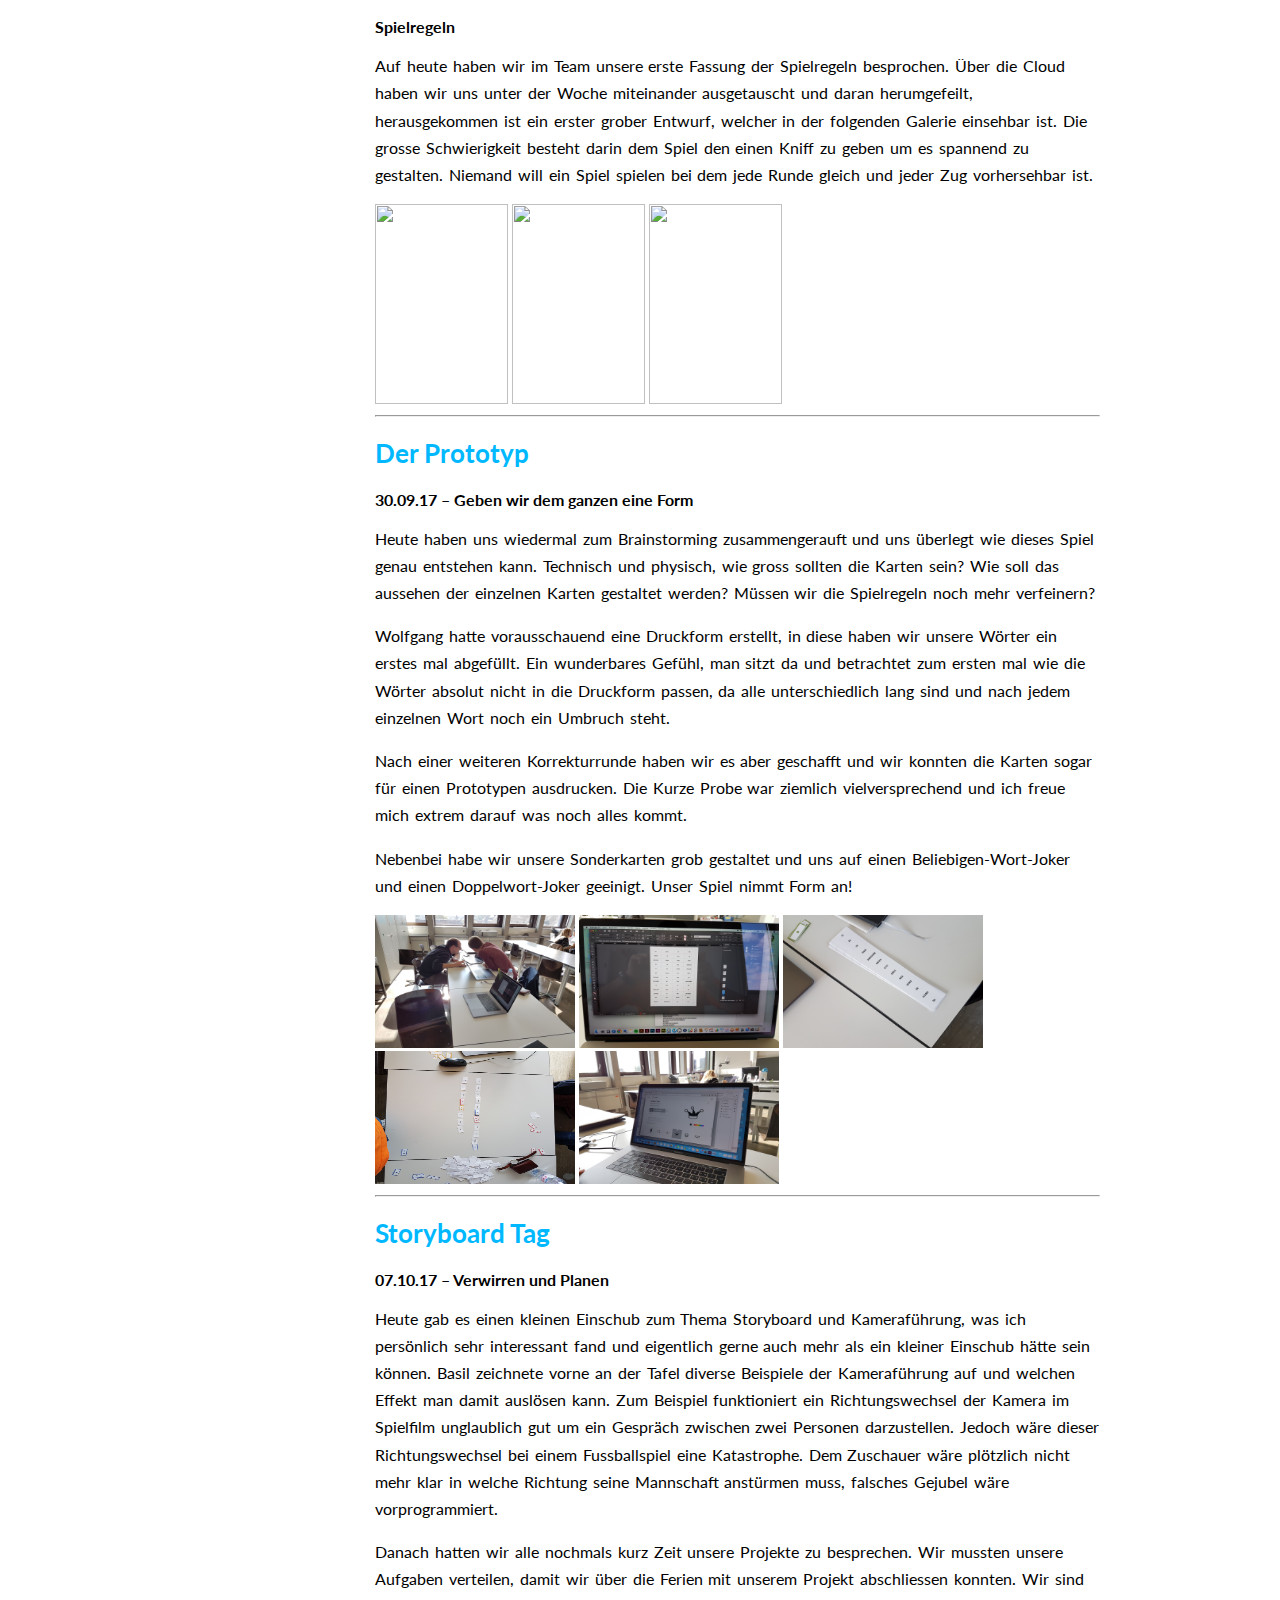
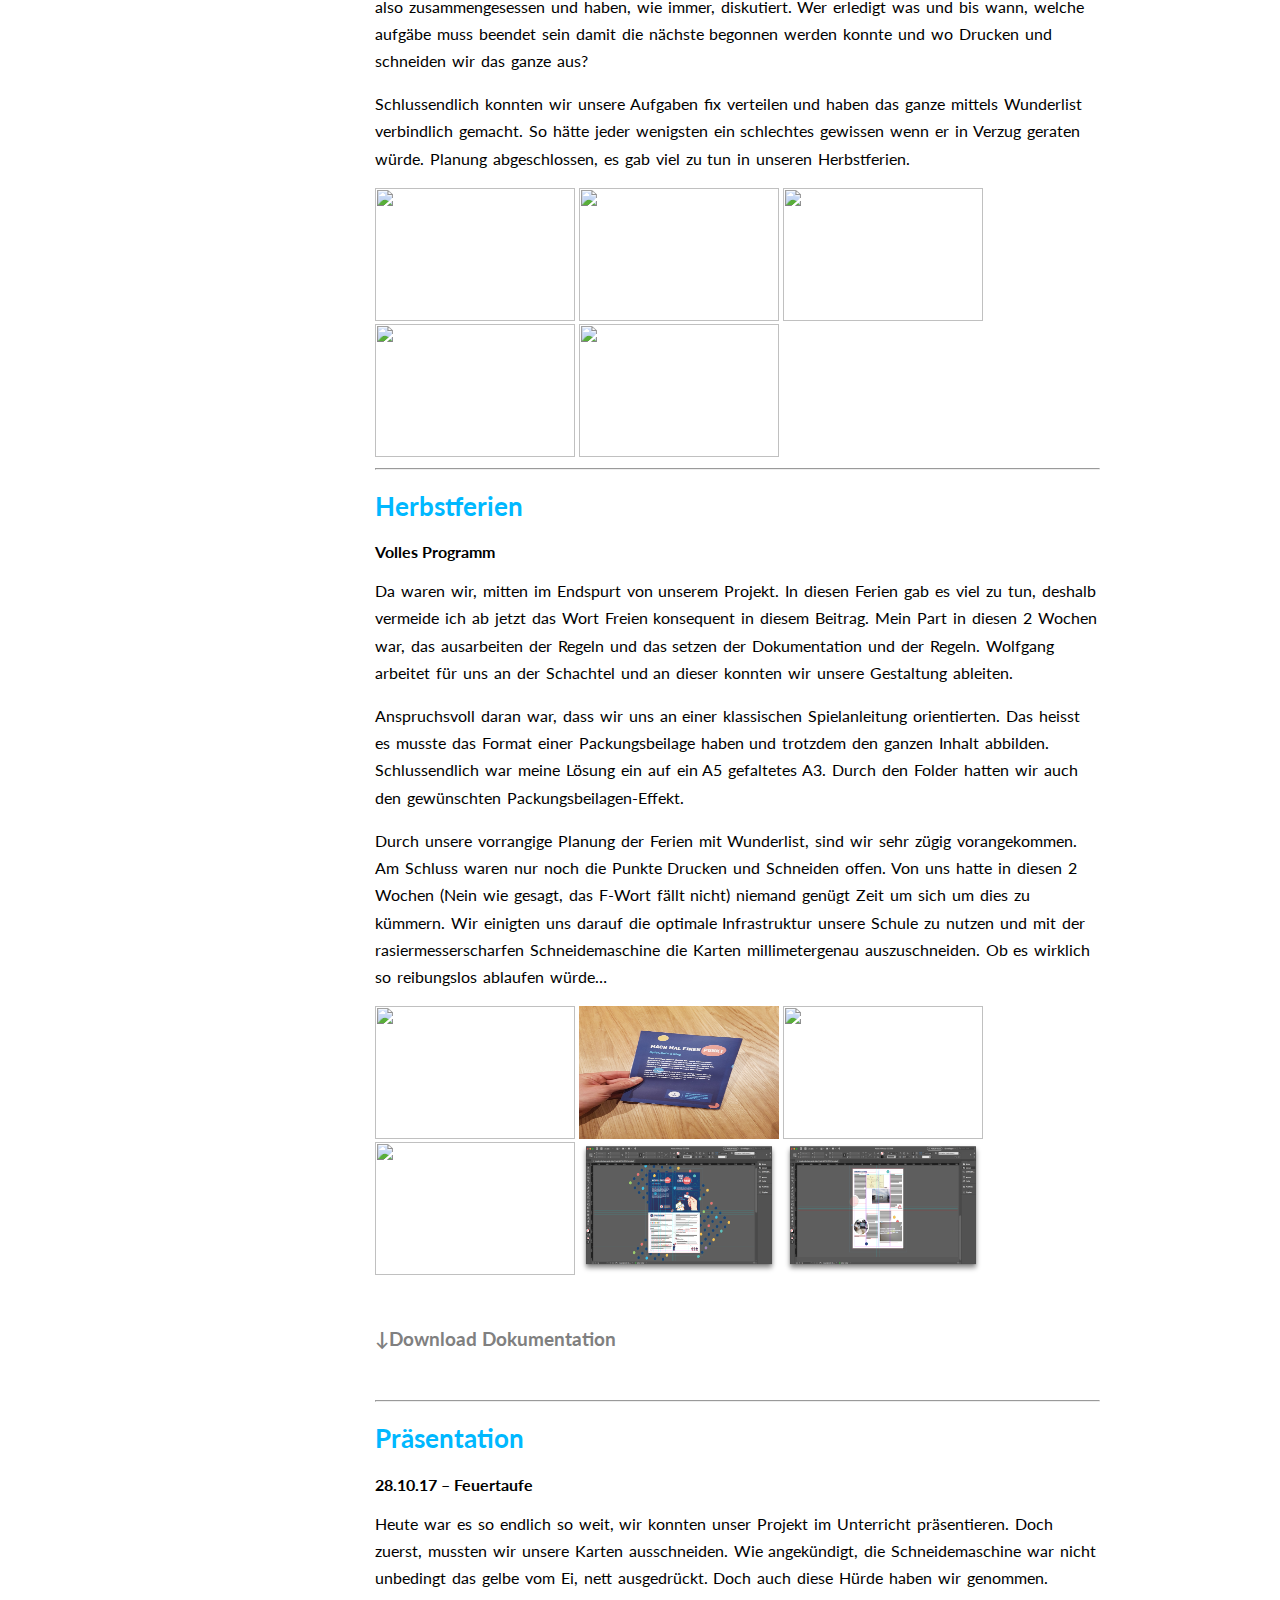
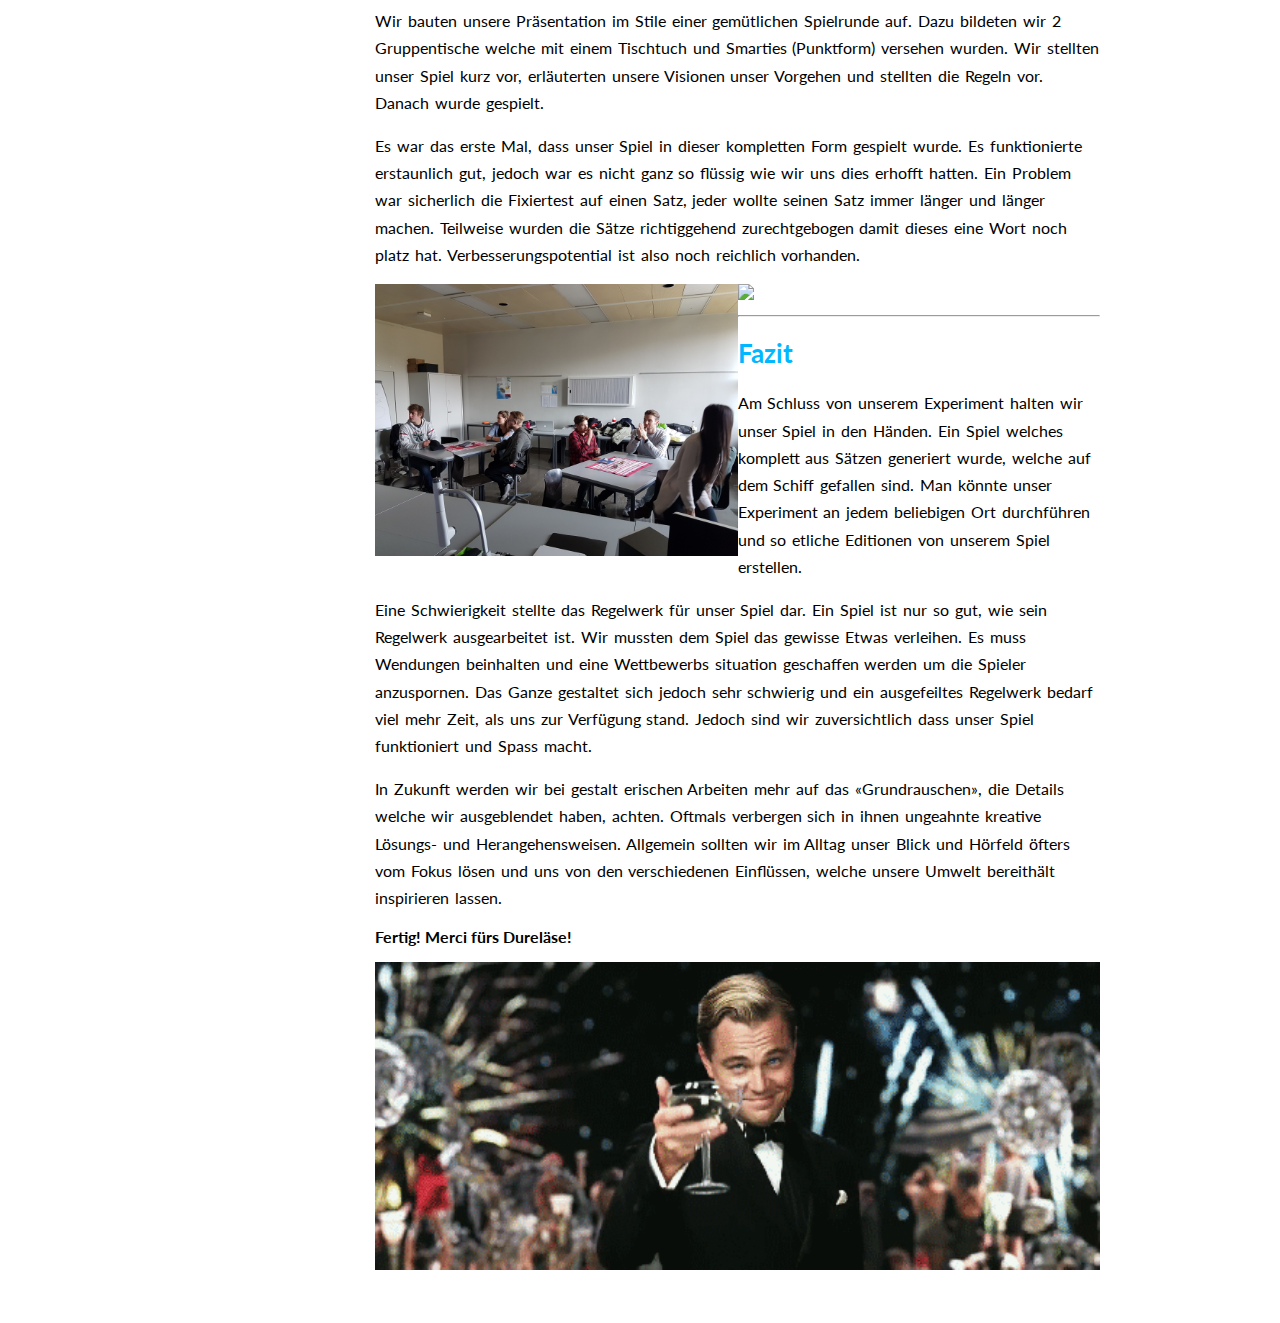
==== commit b5881756: "upload" ====
--- a/index.html
+++ b/index.html
@@ -75,6 +75,8 @@
                 
             </nav>
                 <hr class="line" />
+                
+                 <p>© Nils Mäder 2017</p> 
             </div>
         </div>
         
@@ -397,7 +399,7 @@
 
                 <p> Eine Schwierigkeit stellte das Regelwerk für unser Spiel dar. Ein Spiel ist nur so gut, wie sein Regelwerk ausgearbeitet ist. Wir mussten dem Spiel das gewisse Etwas verleihen. Es muss Wendungen beinhalten und eine Wettbewerbs situation geschaffen werden um die Spieler anzuspornen. Das Ganze gestaltet sich jedoch sehr schwierig und ein ausgefeiltes Regelwerk bedarf viel mehr Zeit, als uns zur Verfügung stand. Jedoch sind wir zuversichtlich dass unser Spiel funktioniert und Spass macht.</p>
                 
-                <p> In Zukunft werden wir bei gestalt erischen Arbeiten mehr auf das «Grundrauschen», die Details welche wir ausgeblendet haben, achten. Oftmals verbergen sich in ihnen ungeahnte kreative Lösungs- und Herangehens weisen. Allgemein sollten wir im Alltag unser Blick und Hörfeld öfters vom Fokus lösen und uns von den verschiedenen Einflüssen, welche unsere Umwelt bereithält inspirieren lassen. </p>
+                <p> In Zukunft werden wir bei gestalt erischen Arbeiten mehr auf das «Grundrauschen», die Details welche wir ausgeblendet haben, achten. Oftmals verbergen sich in ihnen ungeahnte kreative Lösungs- und Herangehensweisen. Allgemein sollten wir im Alltag unser Blick und Hörfeld öfters vom Fokus lösen und uns von den verschiedenen Einflüssen, welche unsere Umwelt bereithält inspirieren lassen. </p>
                 
                 
                 <b>Fertig! Merci fürs Dureläse!</b>
@@ -416,11 +418,6 @@
     
         <!-- Content Text ende -->
 
-    <footer>
-        <footer_inner> 
-        <p>© Nils Mäder 2017</p> 
-        </footer_inner>
-    </footer>
     
     <script src="js/lightbox-plus-jquery.min.js"></script>
     
--- a/css/style.css
+++ b/css/style.css
@@ -83,6 +83,33 @@
     height: 100vh;
     background-color: #FFFFFF;
     position: fixed;
+    left: 0px;
+    box-shadow: 1px 1px 10px 0px rgba(0,0,0,0.2);
+    overflow: hidden;
+    z-index: 1;
+    -webkit-transition: 800ms, opacity 800ms cubic-bezier(1, 0, 0, 1) 0ms; /* For Safari 3.1 to 6.0, Chrome 4.0 to 26.0 */
+    -moz-transition: 800ms, opacity 800ms cubic-bezier(1, 0, 0, 1) 0ms; /* For Mozilla 4.0 to 16.0 */
+    -o-transition: 800ms, opacity 800ms cubic-bezier(1, 0, 0, 1) 0ms; /* For Opera 10.5 to 12.1 */
+    transition: 800ms, opacity 800ms cubic-bezier(1, 0, 0, 1) 0ms; 
+}
+
+#content {
+    width: 75%;
+    height: auto;
+    position: absolute;
+    left: 25%;
+    -webkit-transition: 800ms, opacity 800ms cubic-bezier(1, 0, 0, 1) 0ms; /* For Safari 3.1 to 6.0, Chrome 4.0 to 26.0 */
+    -moz-transition: 800ms, opacity 800ms cubic-bezier(1, 0, 0, 1) 0ms; /* For Mozilla 4.0 to 16.0 */
+    -o-transition: 800ms, opacity 800ms cubic-bezier(1, 0, 0, 1) 0ms; /* For Opera 10.5 to 12.1 */
+    transition: 800ms, opacity 800ms cubic-bezier(1, 0, 0, 1) 0ms;
+}
+
+#left-row {
+    width: 25%;
+    min-width: 300px;
+    height: 100vh;
+    background-color: #FFFFFF;
+    position: fixed;
     box-shadow: 1px 1px 10px 0px rgba(0,0,0,0.2);
     overflow: hidden;
     z-index: 1;
@@ -125,24 +152,32 @@
     left: 25%;
 }
 
+#text {
+    max-width:600px;
+}
+
 /**content-inner**/
 
 #content-inner {
-    margin: 10px 50px 50px 50px;
+    margin: 10px 180px 50px 55px;
 }
 
+#text {
+    width: 55%;
+    height: auto;
+    position: absolute;
+}
 
 /**footer**/
 
 footer {
     color: #808080;
-    width: 75%;
+    width: 100%;
     height: 50px;
     position:fixed;
-    left: 25%;
     bottom: 0;
     background-color:  #FFFFFF;
-    z-index: 0;
+    z-index: 1;
 }
 
 footer_inner {
--- a/css/mediaqueries.css
+++ b/css/mediaqueries.css
@@ -2,4 +2,15 @@
 	#content {
 		left: 300px ;
     }
+}
+
+@media screen and (max-width: 760px) {
+	#left-row {
+		left: -300px;
+    }
+    
+    #content {
+        left: 0px;
+        width: 100%;
+    }
 }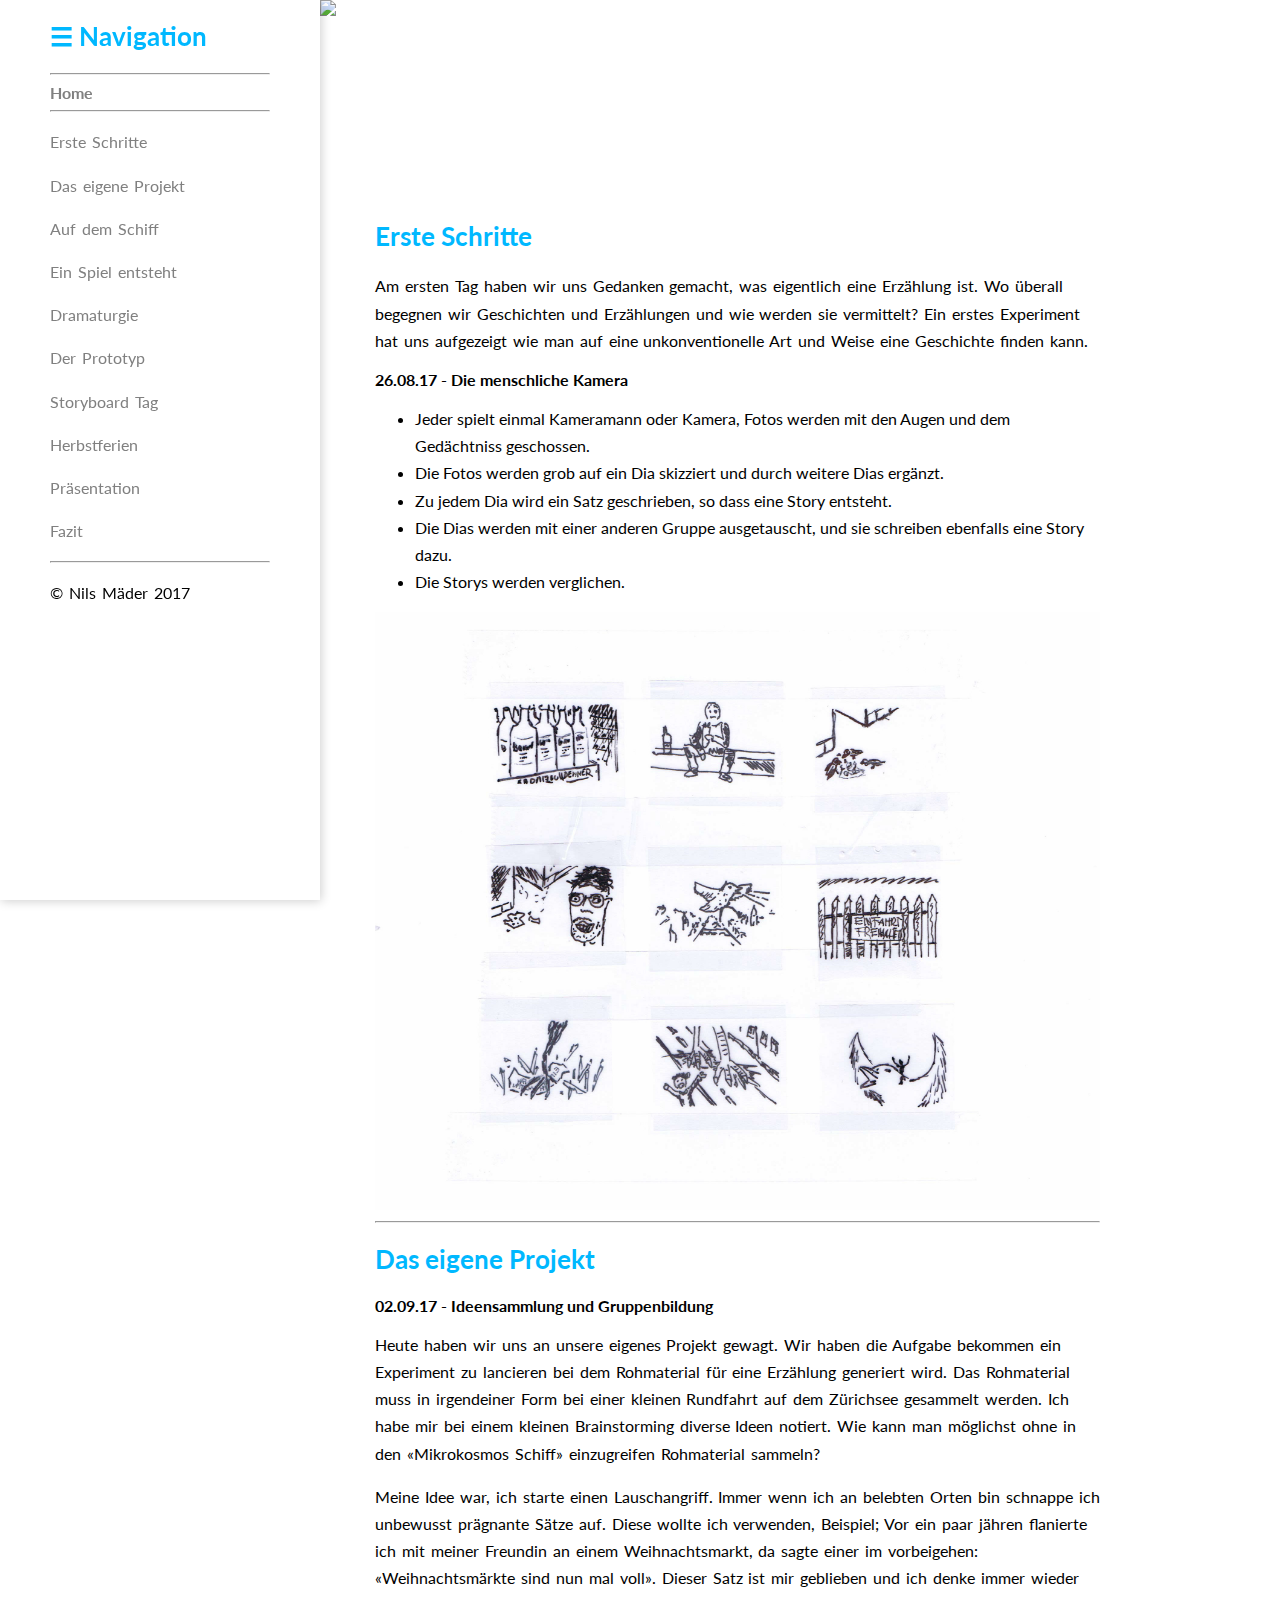
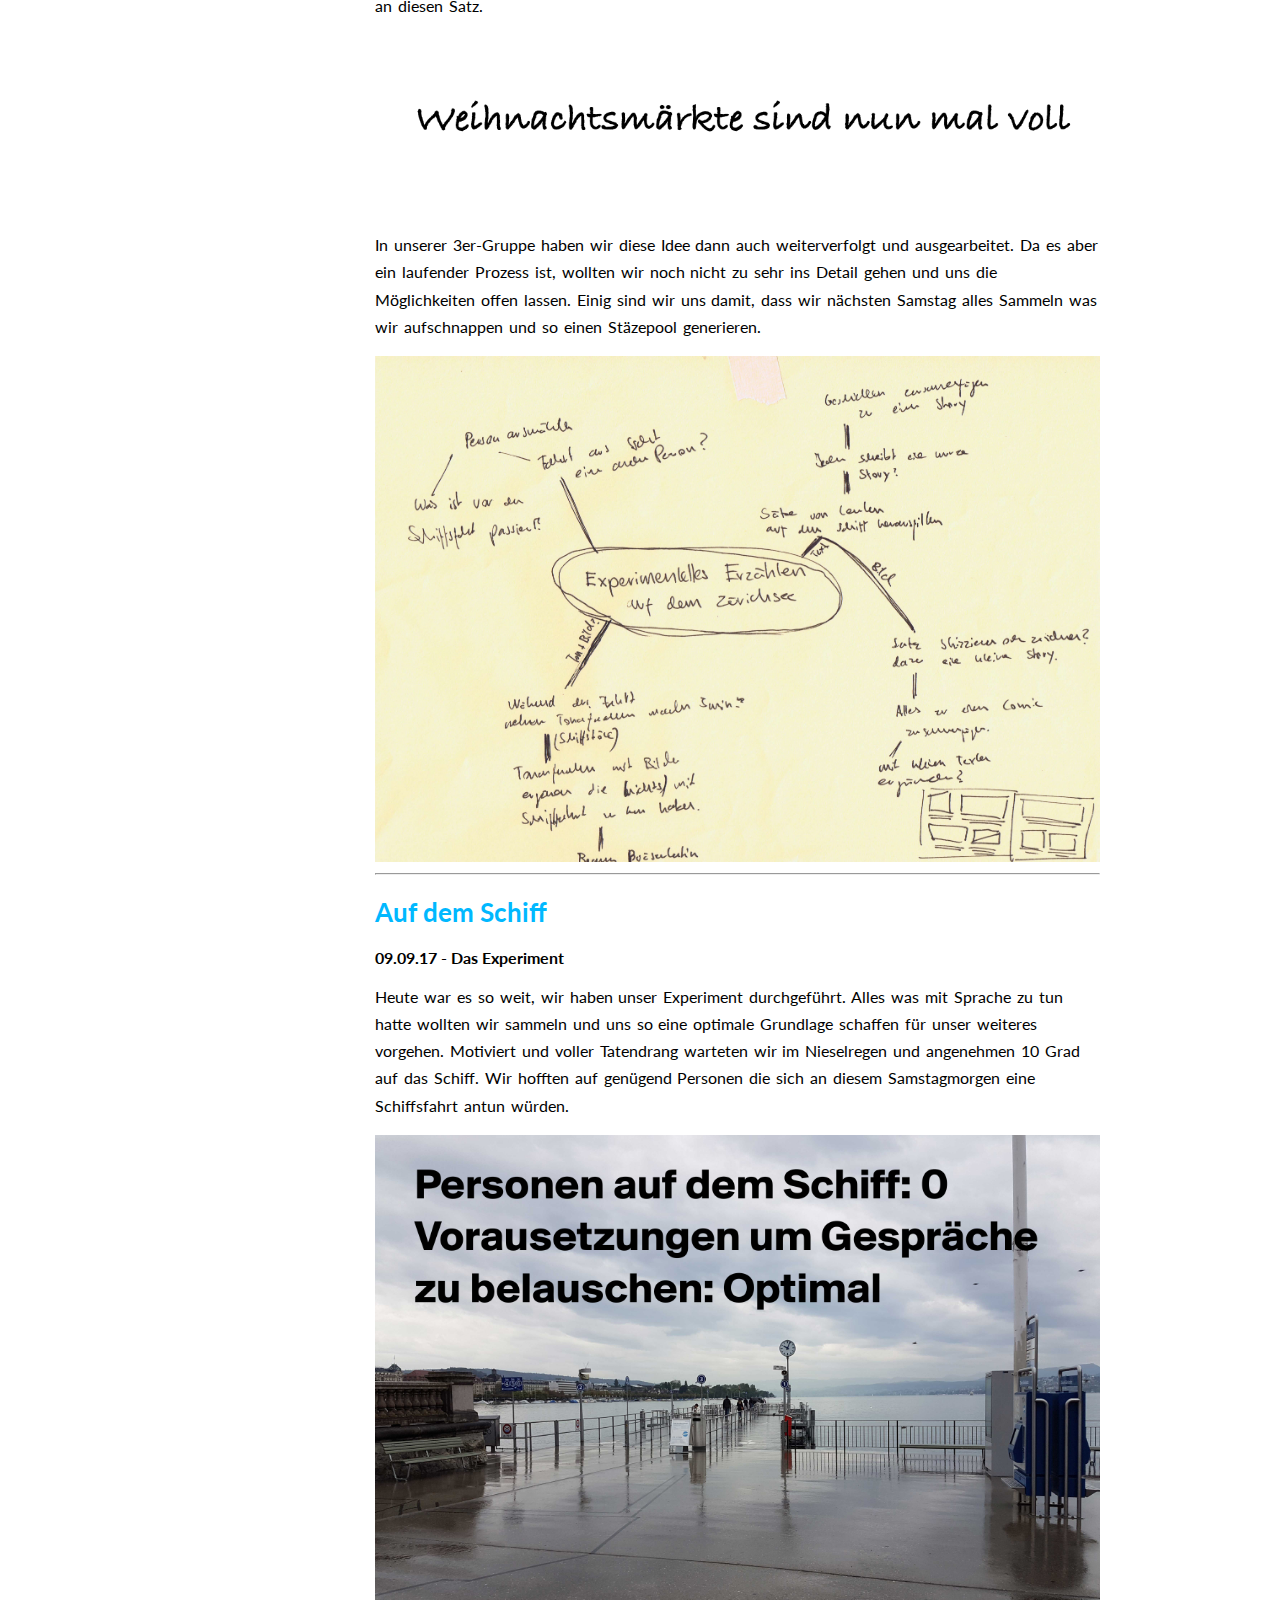
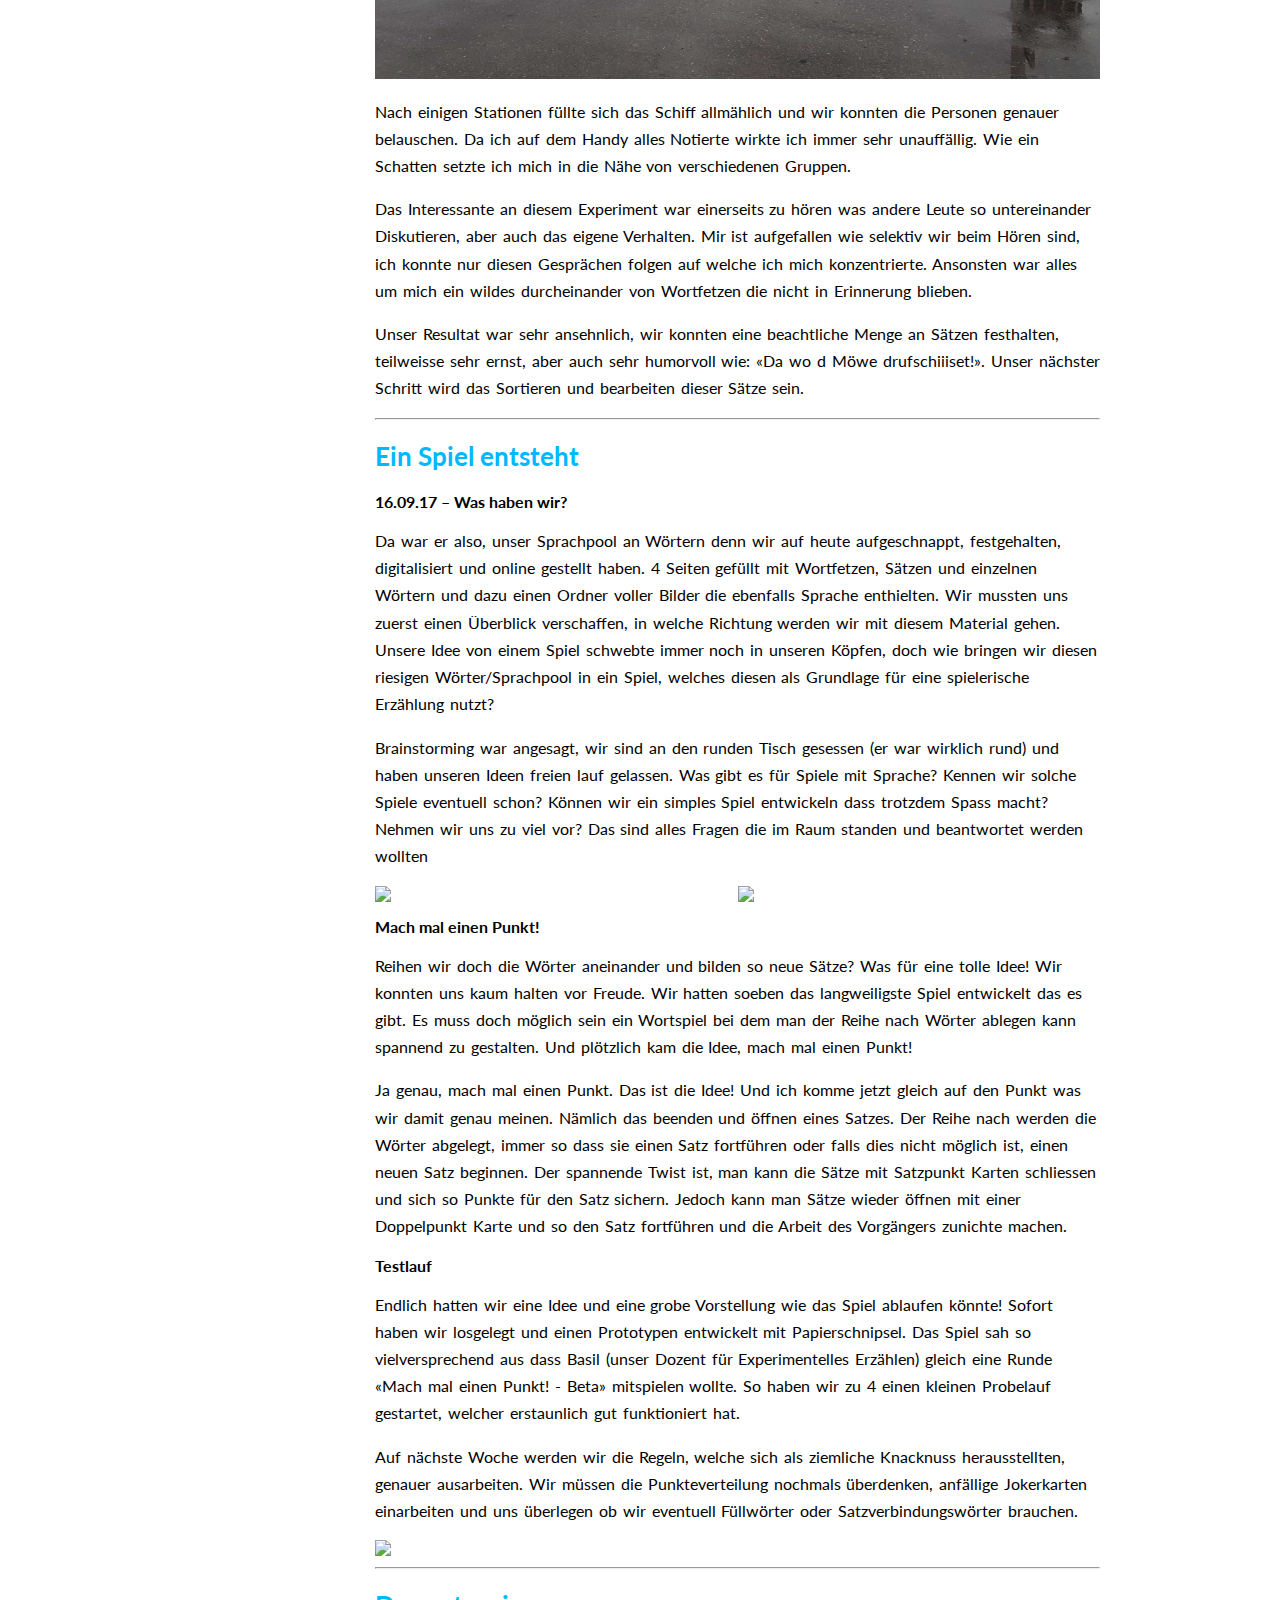
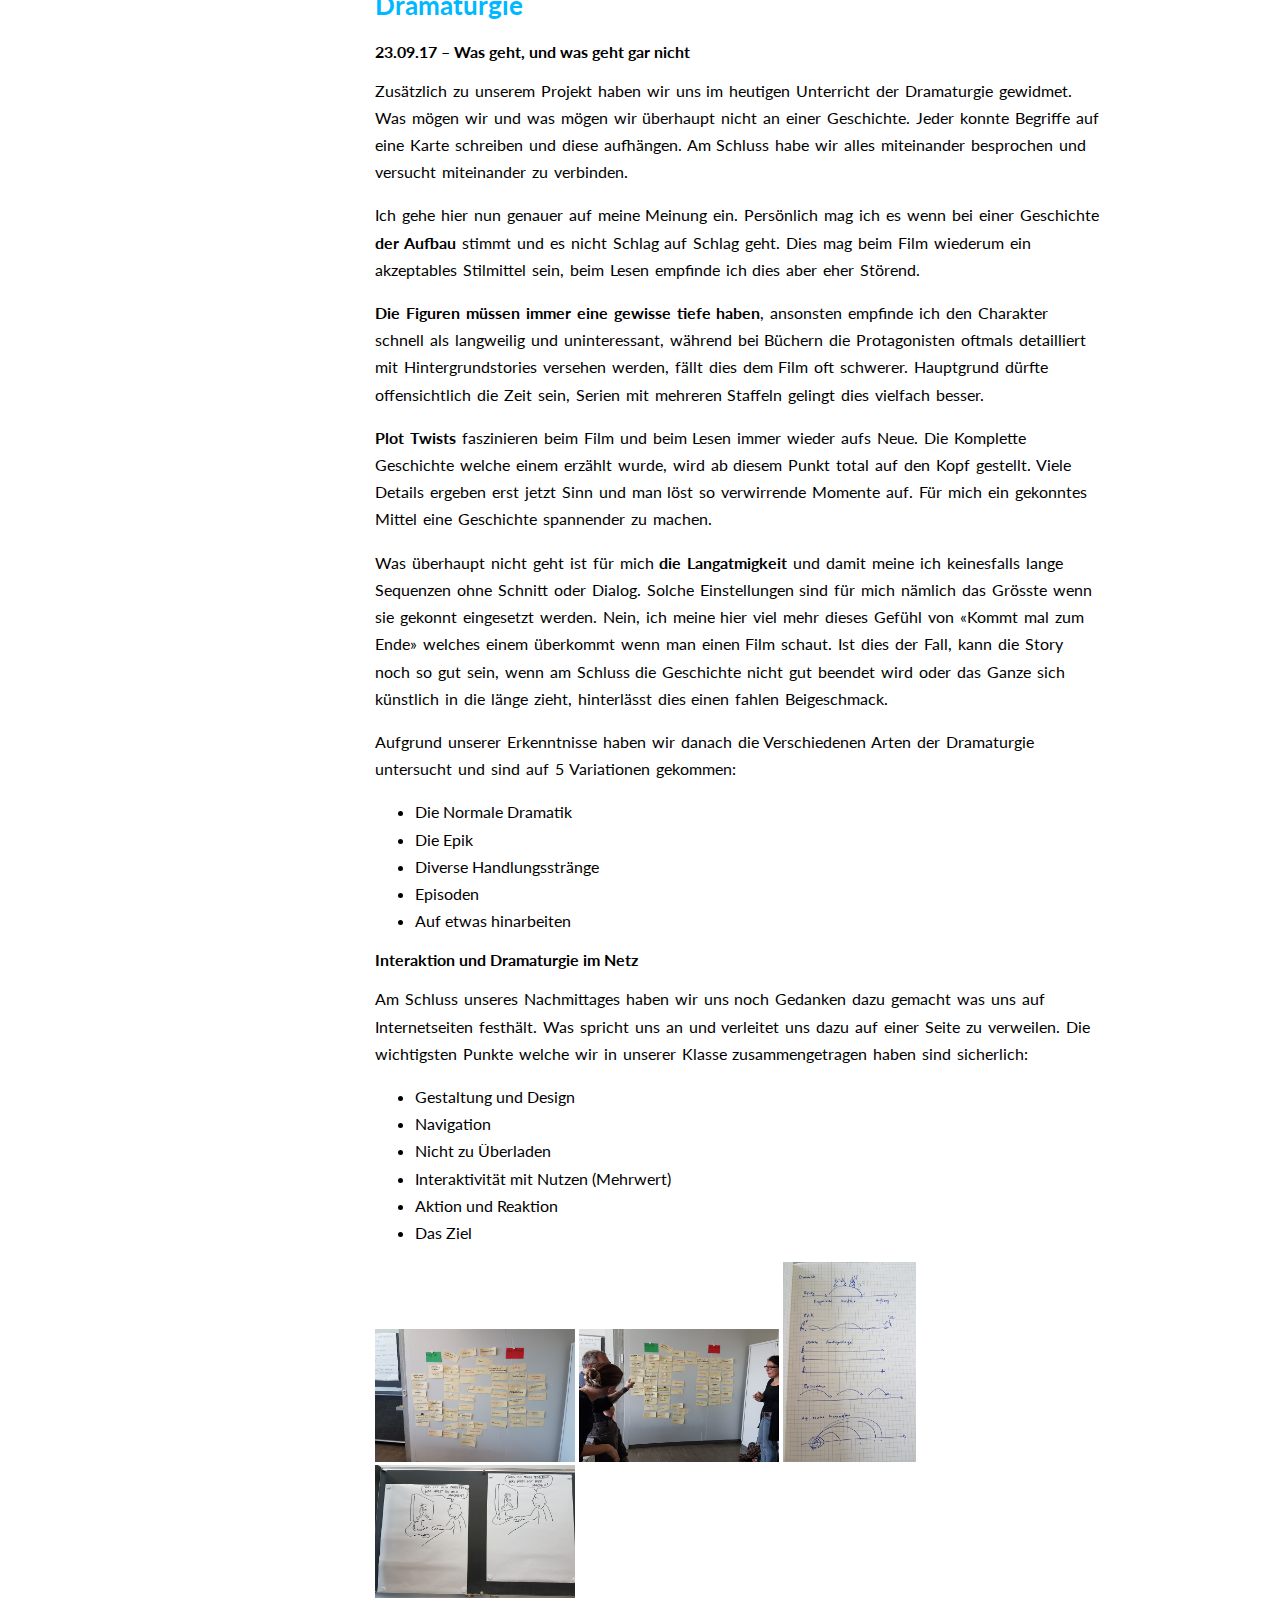
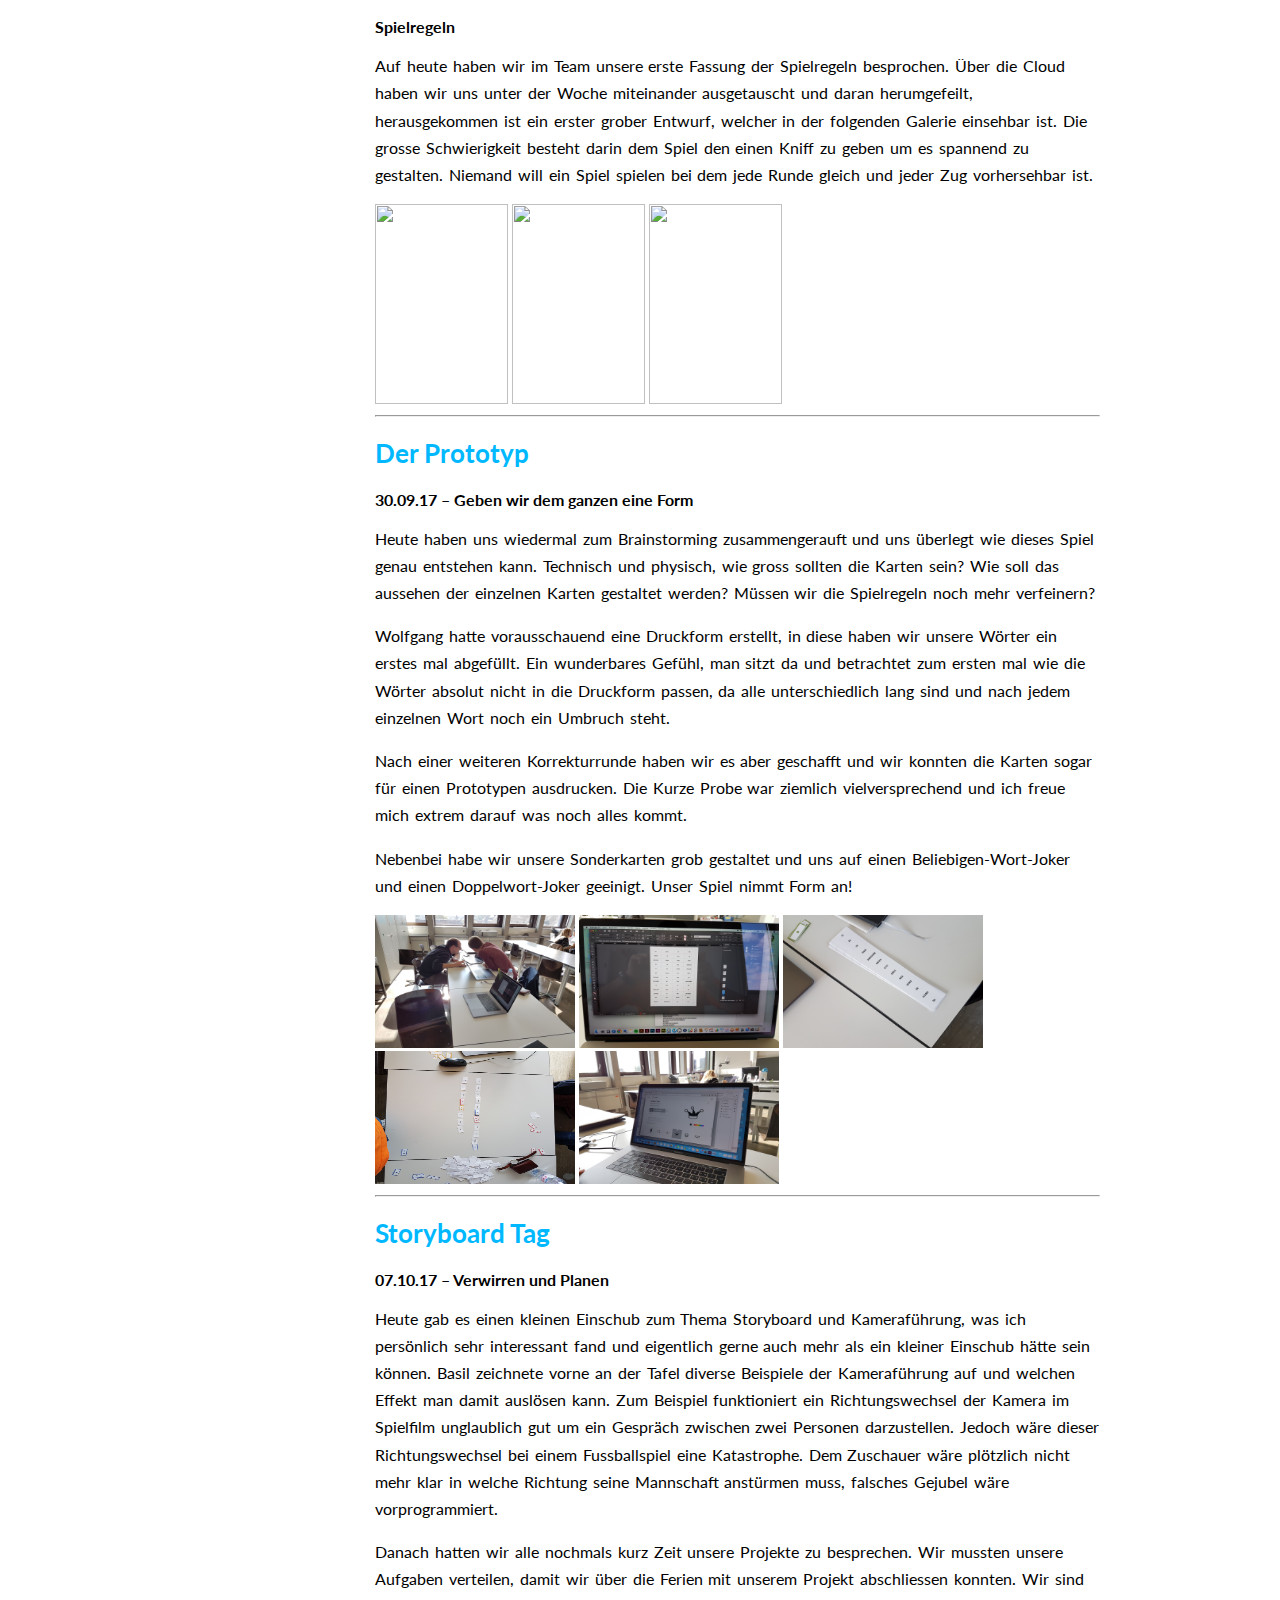
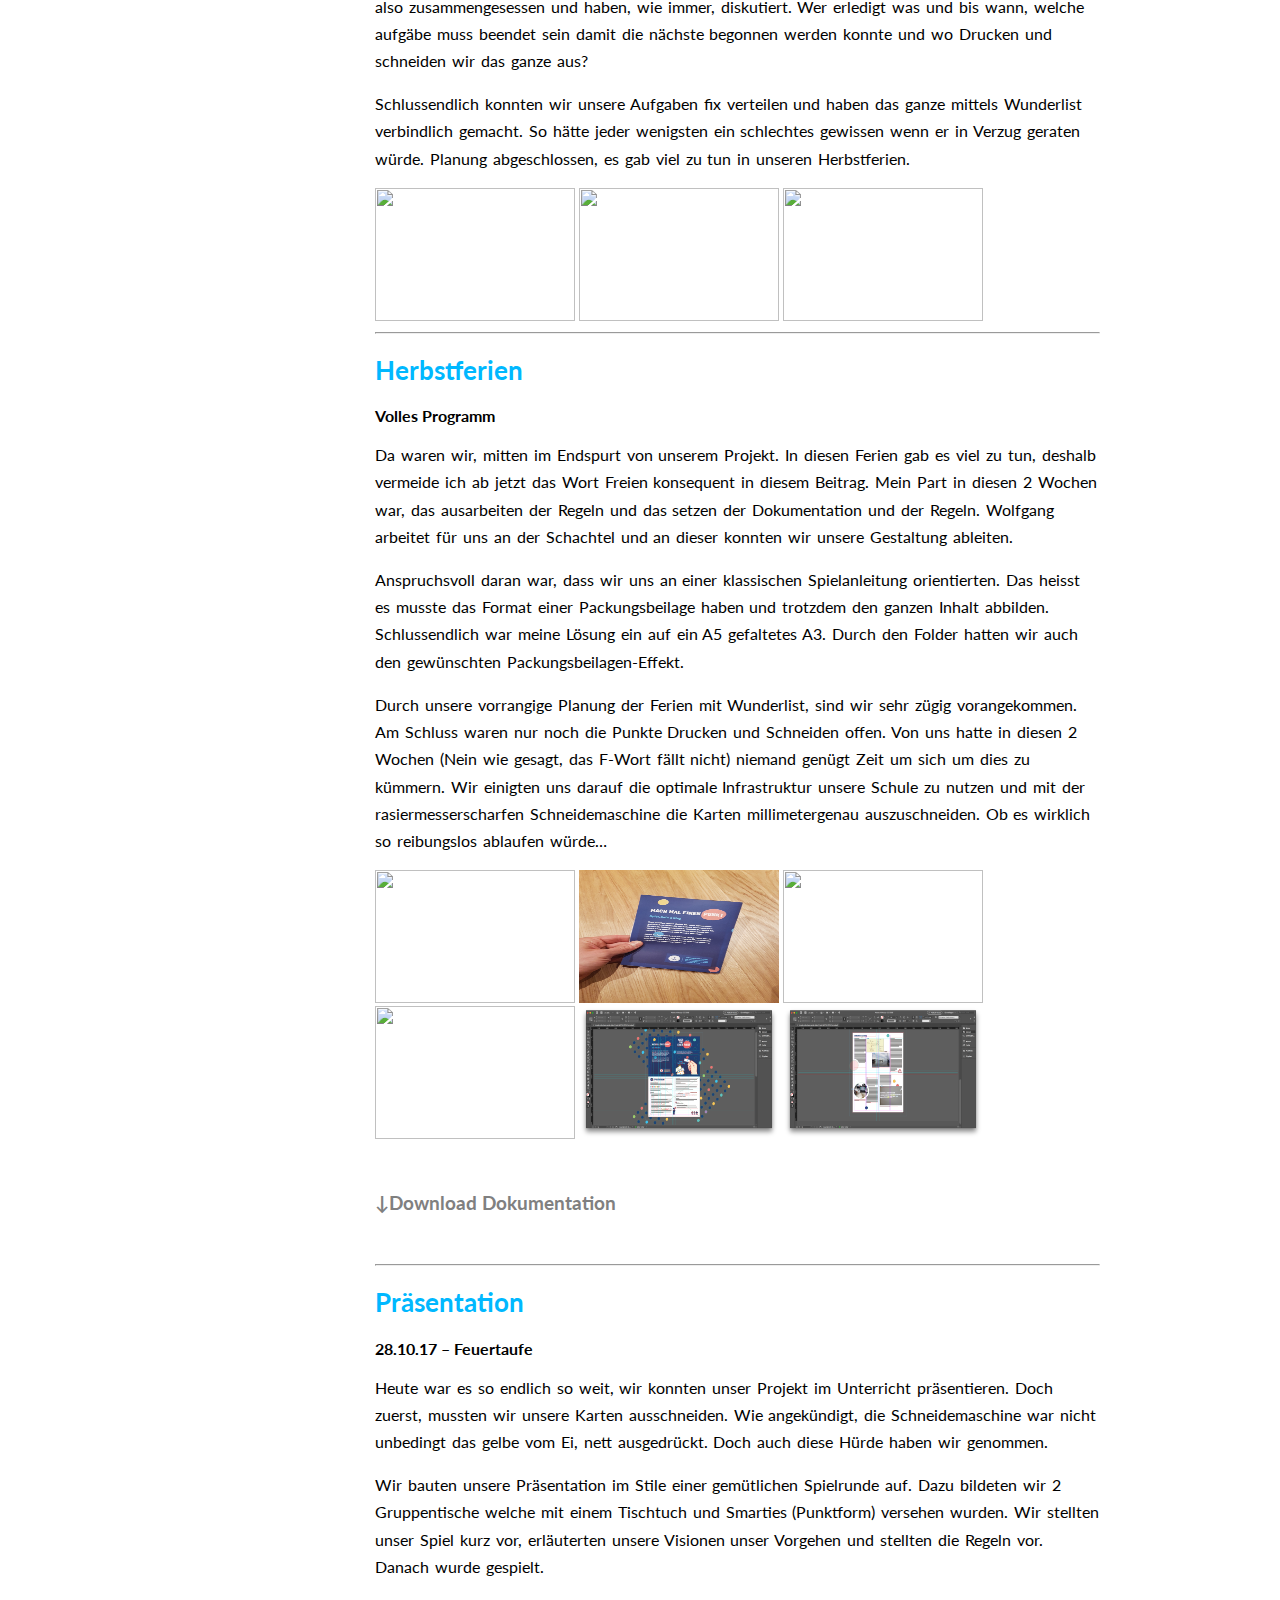
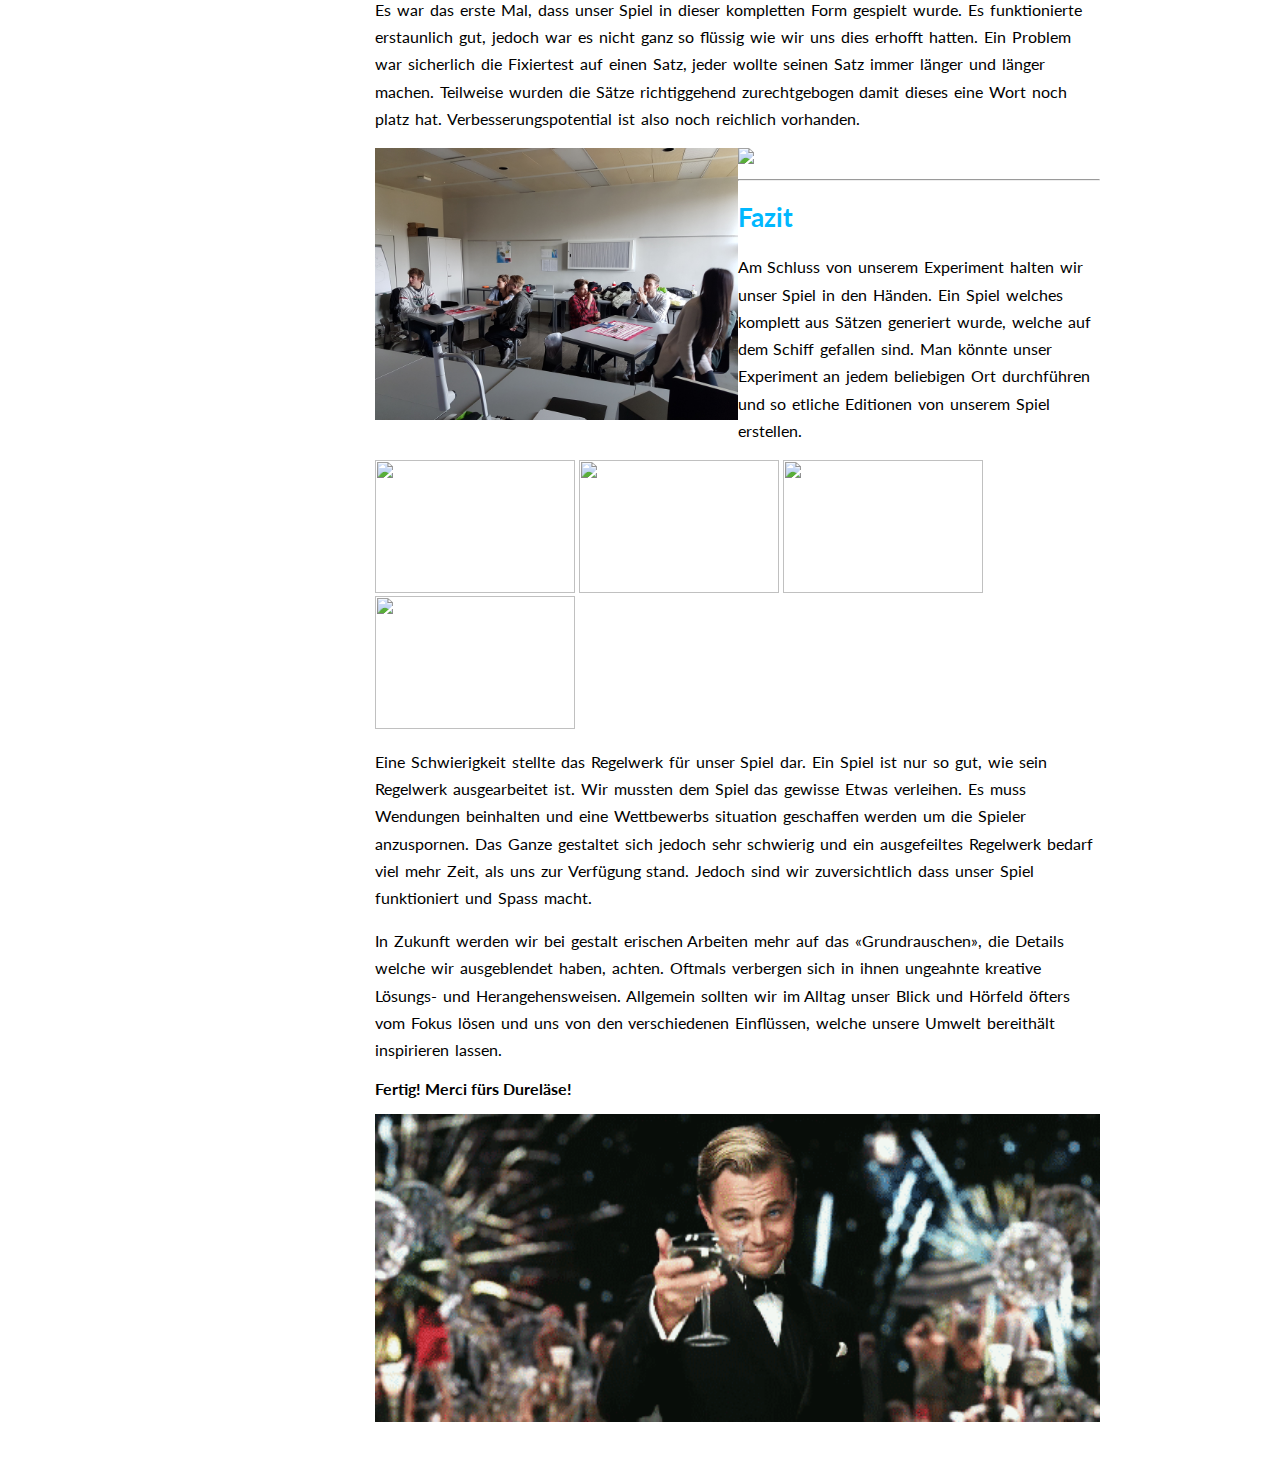
==== commit 05d080ac: "anfuehrungszeichen" ====
--- a/index.html
+++ b/index.html
@@ -116,9 +116,9 @@
             </section>
             <b>02.09.17 - Ideensammlung und Gruppenbildung</b>
         
-            <p>Heute haben wir uns an unsere eigenes Projekt gewagt. Wir haben die Aufgabe bekommen ein Experiment zu lancieren bei dem Rohmaterial für eine Erzählung generiert wird. Das Rohmaterial muss in irgendeiner Form bei einer kleinen Rundfahrt auf dem Zürichsee gesammelt werden. Ich habe mir bei einem kleinen Brainstorming diverse Ideen notiert. Wie kann man möglichst ohne in den „Mikrokosmos Schiff“ einzugreifen Rohmaterial sammeln?</p> 
-
-            <p>Meine Idee war, ich starte einen Lauschangriff. Immer wenn ich an belebten Orten bin schnappe ich unbewusst prägnante Sätze auf. Diese wollte ich verwenden, Beispiel; Vor ein paar jähren flanierte ich mit meiner Freundin an einem Weihnachtsmarkt, da sagte einer im vorbeigehen: „Weihnachtsmärkte sind nun mal voll“. Dieser Satz ist mir geblieben und ich denke immer wieder an diesen Satz.</p> 
+            <p>Heute haben wir uns an unsere eigenes Projekt gewagt. Wir haben die Aufgabe bekommen ein Experiment zu lancieren bei dem Rohmaterial für eine Erzählung generiert wird. Das Rohmaterial muss in irgendeiner Form bei einer kleinen Rundfahrt auf dem Zürichsee gesammelt werden. Ich habe mir bei einem kleinen Brainstorming diverse Ideen notiert. Wie kann man möglichst ohne in den «Mikrokosmos Schiff» einzugreifen Rohmaterial sammeln?</p> 
+
+            <p>Meine Idee war, ich starte einen Lauschangriff. Immer wenn ich an belebten Orten bin schnappe ich unbewusst prägnante Sätze auf. Diese wollte ich verwenden, Beispiel; Vor ein paar jähren flanierte ich mit meiner Freundin an einem Weihnachtsmarkt, da sagte einer im vorbeigehen: «Weihnachtsmärkte sind nun mal voll». Dieser Satz ist mir geblieben und ich denke immer wieder an diesen Satz.</p> 
                 
                 <img src="./img/weihnachtsmaerkte.png" width="100%">
 
@@ -142,7 +142,7 @@
             eigene Verhalten. Mir ist aufgefallen wie selektiv wir beim Hören sind, ich konnte nur diesen Gesprächen folgen auf welche ich 
             mich konzentrierte. Ansonsten war alles um mich ein wildes durcheinander von Wortfetzen die nicht in Erinnerung blieben.</p> 
 
-            <p>Unser Resultat war sehr ansehnlich, wir konnten eine beachtliche Menge an Sätzen festhalten, teilweisse sehr ernst, aber auch sehr humorvoll wie: „Da wo d Möwe drufschiiiset!“. Unser nächster Schritt wird das Sortieren und bearbeiten dieser Sätze sein.</p>
+            <p>Unser Resultat war sehr ansehnlich, wir konnten eine beachtliche Menge an Sätzen festhalten, teilweisse sehr ernst, aber auch sehr humorvoll wie: «Da wo d Möwe drufschiiiset!». Unser nächster Schritt wird das Sortieren und bearbeiten dieser Sätze sein.</p>
                 
                 
             <hr class="line" />
@@ -167,7 +167,7 @@
                 
                 <b>Testlauf</b>
 
-                <p>Endlich hatten wir eine Idee und eine grobe Vorstellung wie das Spiel ablaufen könnte! Sofort haben wir losgelegt und einen Prototypen entwickelt mit Papierschnipsel. Das Spiel sah so vielversprechend aus dass Basil (unser Dozent für Experimentelles Erzählen) gleich eine Runde „Mach mal einen Punkt! - Beta“ mitspielen wollte. So haben wir zu 4 einen kleinen Probelauf gestartet, welcher erstaunlich gut funktioniert hat.</p> 
+                <p>Endlich hatten wir eine Idee und eine grobe Vorstellung wie das Spiel ablaufen könnte! Sofort haben wir losgelegt und einen Prototypen entwickelt mit Papierschnipsel. Das Spiel sah so vielversprechend aus dass Basil (unser Dozent für Experimentelles Erzählen) gleich eine Runde «Mach mal einen Punkt! - Beta» mitspielen wollte. So haben wir zu 4 einen kleinen Probelauf gestartet, welcher erstaunlich gut funktioniert hat.</p> 
 
                 <p>Auf nächste Woche werden wir die Regeln, welche sich als ziemliche Knacknuss herausstellten, genauer ausarbeiten. Wir müssen die Punkteverteilung nochmals überdenken, anfällige Jokerkarten einarbeiten und uns überlegen ob wir eventuell Füllwörter oder Satzverbindungswörter brauchen.</p>
                 
@@ -190,7 +190,7 @@
 
                 <p><b>Plot Twists</b> faszinieren beim Film und beim Lesen immer wieder aufs Neue. Die Komplette Geschichte welche einem erzählt wurde, wird ab diesem Punkt total auf den Kopf gestellt. Viele Details ergeben erst jetzt Sinn und man löst so verwirrende Momente auf. Für mich ein gekonntes Mittel eine Geschichte spannender zu machen.</p> 
 
-                <p>Was überhaupt nicht geht ist für mich <b>die Langatmigkeit</b> und damit meine ich keinesfalls lange Sequenzen ohne Schnitt oder Dialog. Solche Einstellungen sind für mich nämlich das Grösste wenn sie gekonnt eingesetzt werden. Nein, ich meine hier viel mehr dieses Gefühl von „Kommt mal zum Ende“ welches einem überkommt wenn man einen Film schaut. Ist dies der Fall, kann die Story noch so gut sein, wenn am Schluss die Geschichte nicht gut beendet  wird oder das Ganze sich künstlich in die länge zieht, hinterlässt dies einen fahlen Beigeschmack.</p>  
+                <p>Was überhaupt nicht geht ist für mich <b>die Langatmigkeit</b> und damit meine ich keinesfalls lange Sequenzen ohne Schnitt oder Dialog. Solche Einstellungen sind für mich nämlich das Grösste wenn sie gekonnt eingesetzt werden. Nein, ich meine hier viel mehr dieses Gefühl von «Kommt mal zum Ende» welches einem überkommt wenn man einen Film schaut. Ist dies der Fall, kann die Story noch so gut sein, wenn am Schluss die Geschichte nicht gut beendet  wird oder das Ganze sich künstlich in die länge zieht, hinterlässt dies einen fahlen Beigeschmack.</p>  
 
                 <p>Aufgrund unserer Erkenntnisse haben wir danach die Verschiedenen Arten der Dramaturgie untersucht und sind auf 5 Variationen gekommen:</p>
 
@@ -309,16 +309,8 @@
                 
     <a href="./img/wandtafel_1.jpg" rel="lightbox[Storyboard]" title="Storyboard">
     <img src= "./img/wandtafel_1.jpg" width="200" height="133">
-    </a>
-      
-   <a href="./img/wandtafel_2.jpg" rel="lightbox[Storyboard]" title="Storyboard">            
-    <img src= "./img/wandtafel_2.jpg" width="200" height="133">
-    </a>  
-       
-    <a href="./img/wandtafel_3.jpg" rel="lightbox[Storyboard]" title="Storyboard">            
-    <img src= "./img/wandtafel_3.jpg" width="200" height="133">
-    </a>
-                   
+    </a> 
+            
     <a href="./img/Wunderlist.png" rel="lightbox[Storyboard]" title="Wunderlist!">            
     <img src= "./img/Wunderlist.png" width="200" height="133">
     </a>
@@ -396,6 +388,24 @@
                 
                 
                 <p>Am Schluss von unserem Experiment halten wir unser Spiel in den Händen. Ein Spiel welches komplett aus Sätzen generiert wurde, welche auf dem Schiff gefallen sind. Man könnte unser Experiment an jedem beliebigen Ort durchführen und so etliche Editionen von unserem Spiel erstellen. </p> 
+                
+                
+                <a href="./img/spiel_1.jpg" rel="lightbox[Spiel]" title="Unser fertiges Spiel">
+                <img src= "./img/spiel_1.jpg" width="200" height="133">
+                </a>
+                
+                <a href="./img/spiel_2.jpg" rel="lightbox[Spiel]" title="Unser fertiges Spiel">
+                <img src= "./img/spiel_2.jpg" width="200" height="133">
+                </a>
+      
+                <a href="./img/spiel_3.jpg" rel="lightbox[Spiel]" title="Unser fertiges Spiel">            
+                <img src= "./img/spiel_3.jpg" width="200" height="133">
+                </a>  
+       
+                <a href="./img/spiel_4.jpg" rel="lightbox[Spiel]" title="Unser fertiges Spiel">            
+                <img src= "./img/spiel_4.jpg" width="200" height="133">
+                </a>
+                
 
                 <p> Eine Schwierigkeit stellte das Regelwerk für unser Spiel dar. Ein Spiel ist nur so gut, wie sein Regelwerk ausgearbeitet ist. Wir mussten dem Spiel das gewisse Etwas verleihen. Es muss Wendungen beinhalten und eine Wettbewerbs situation geschaffen werden um die Spieler anzuspornen. Das Ganze gestaltet sich jedoch sehr schwierig und ein ausgefeiltes Regelwerk bedarf viel mehr Zeit, als uns zur Verfügung stand. Jedoch sind wir zuversichtlich dass unser Spiel funktioniert und Spass macht.</p>
                 
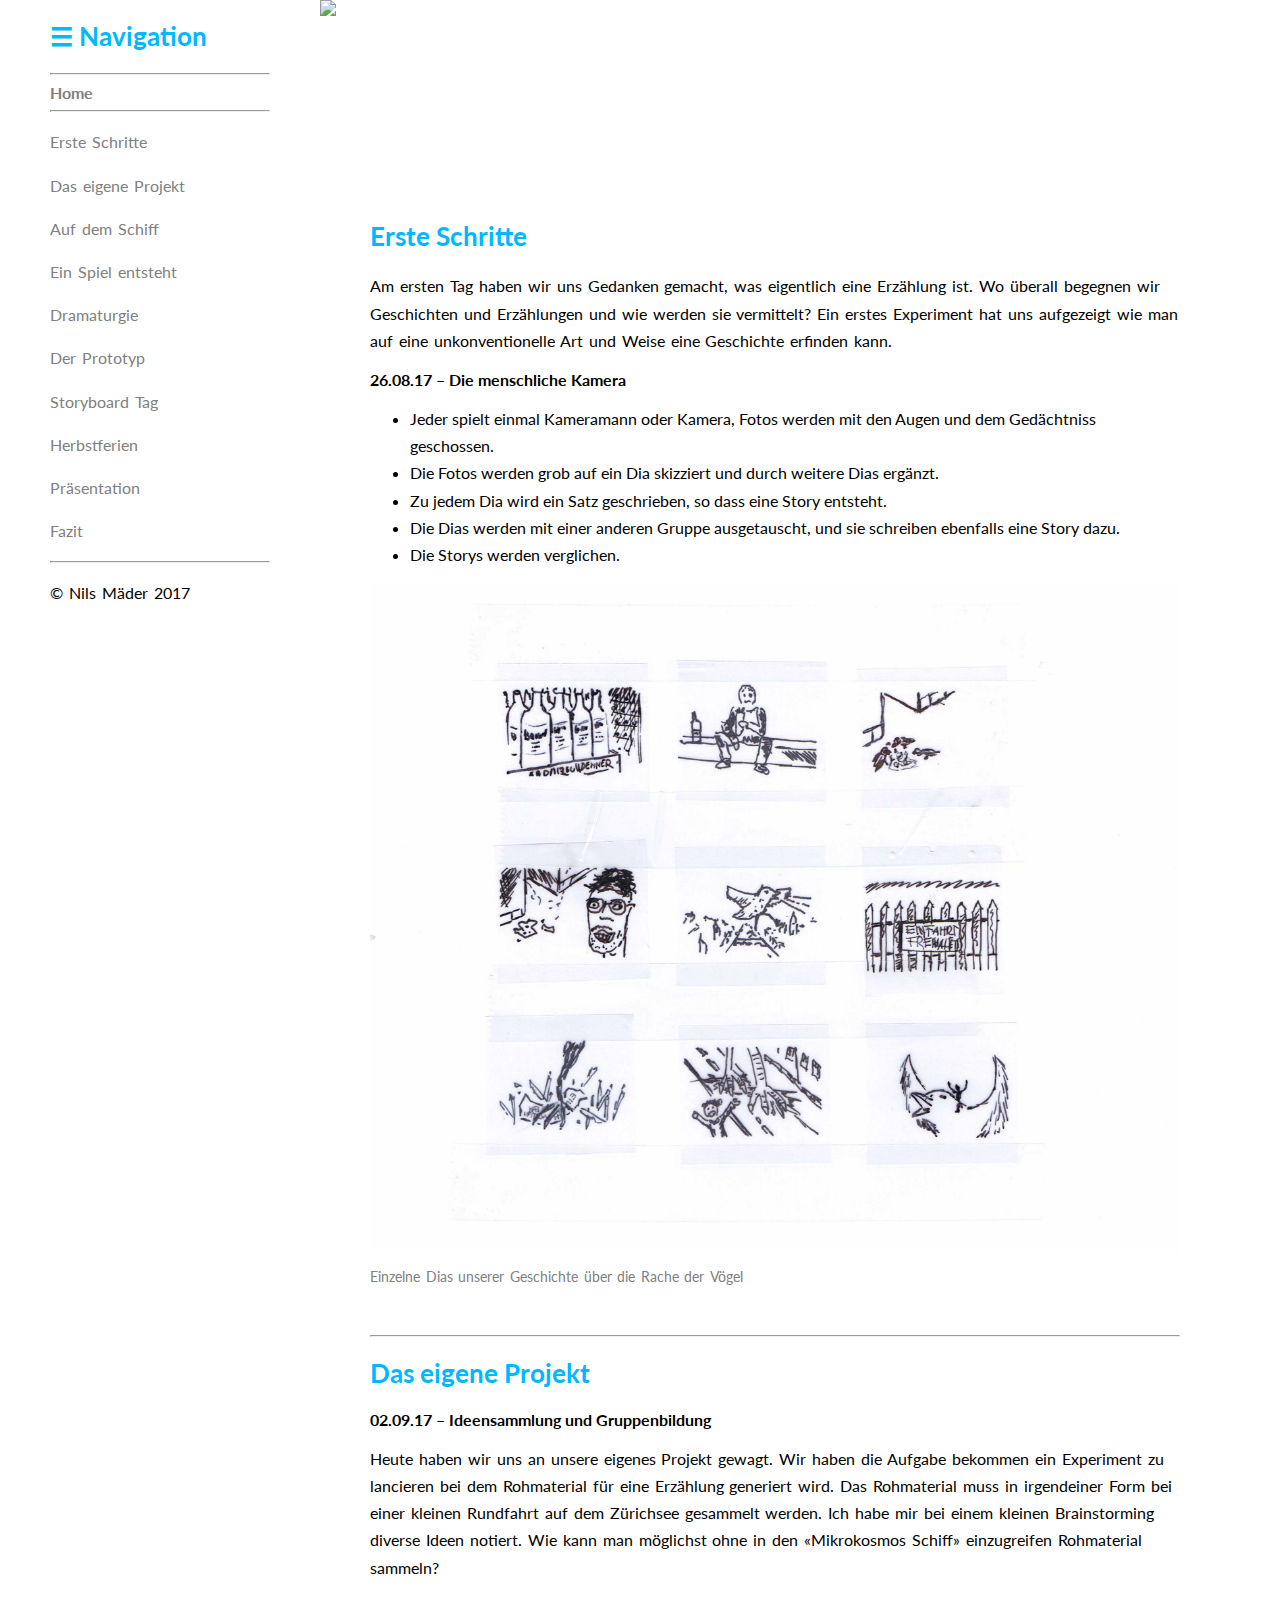
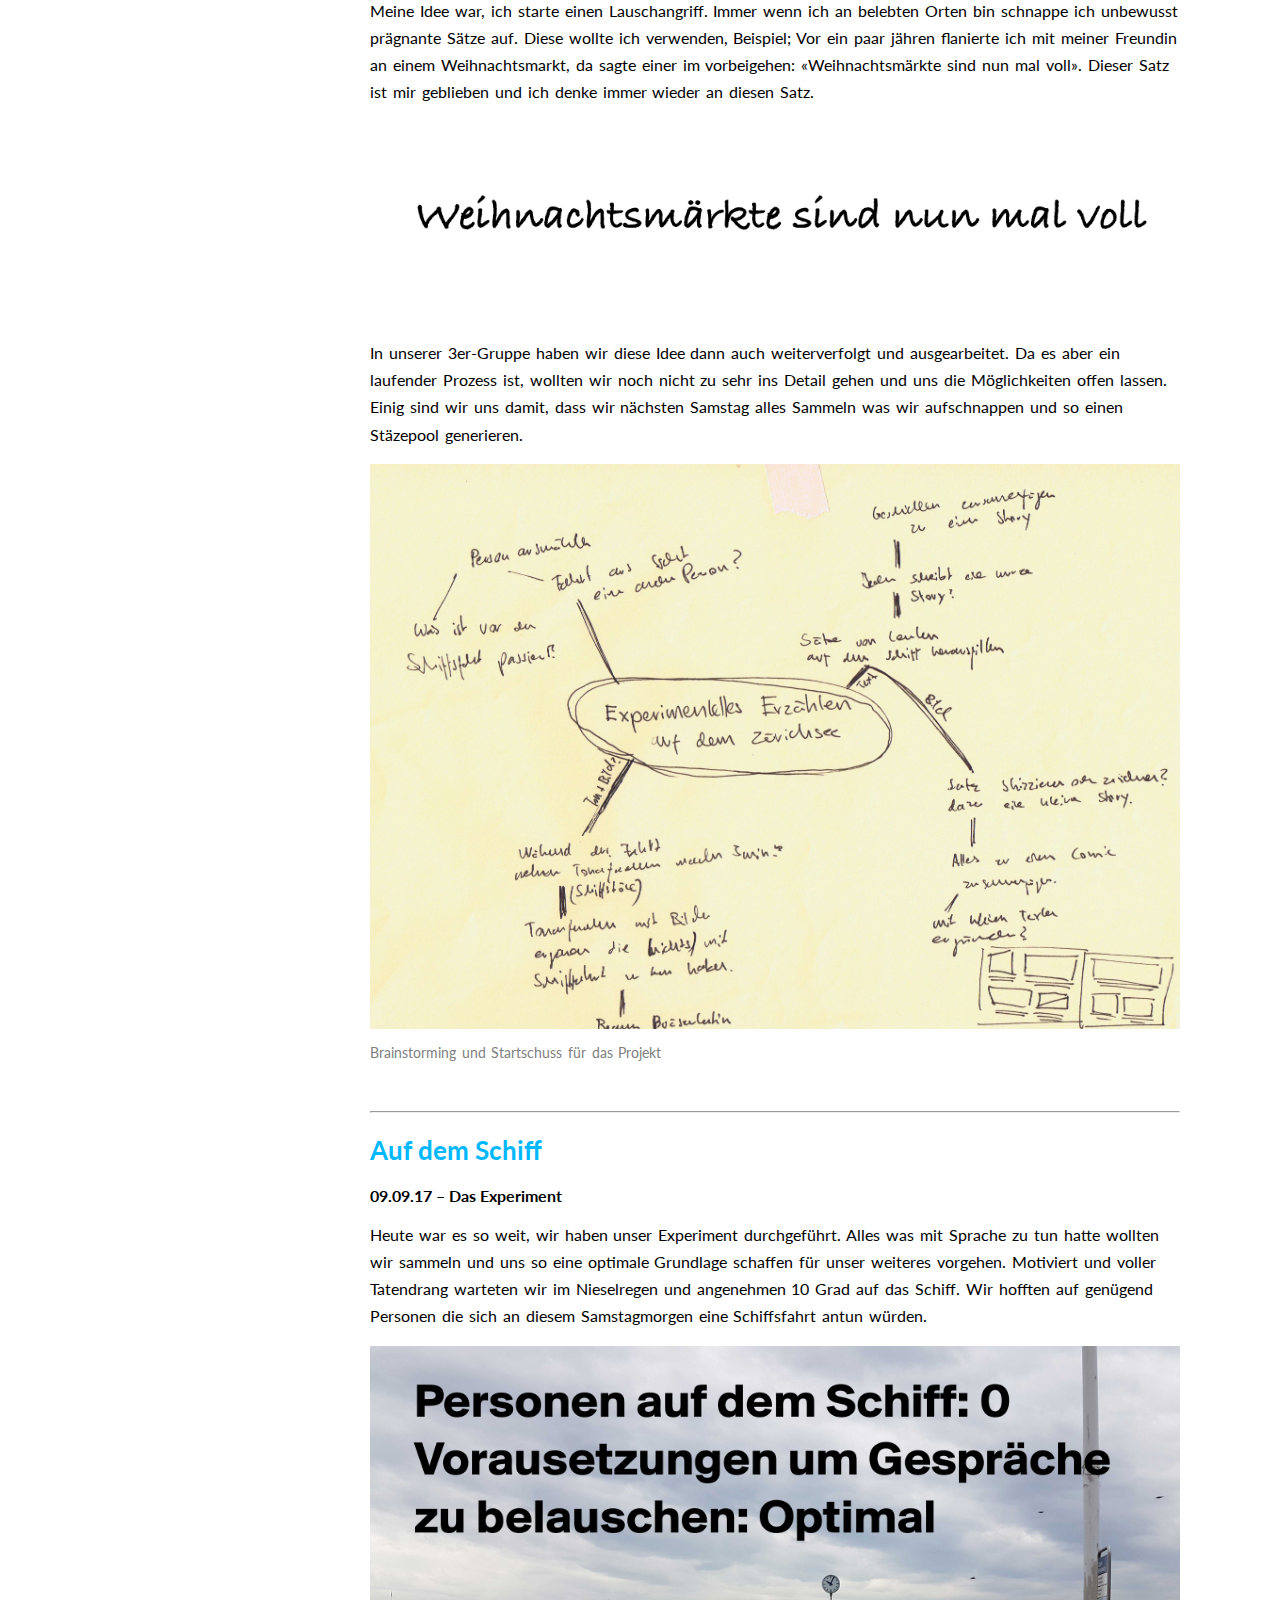
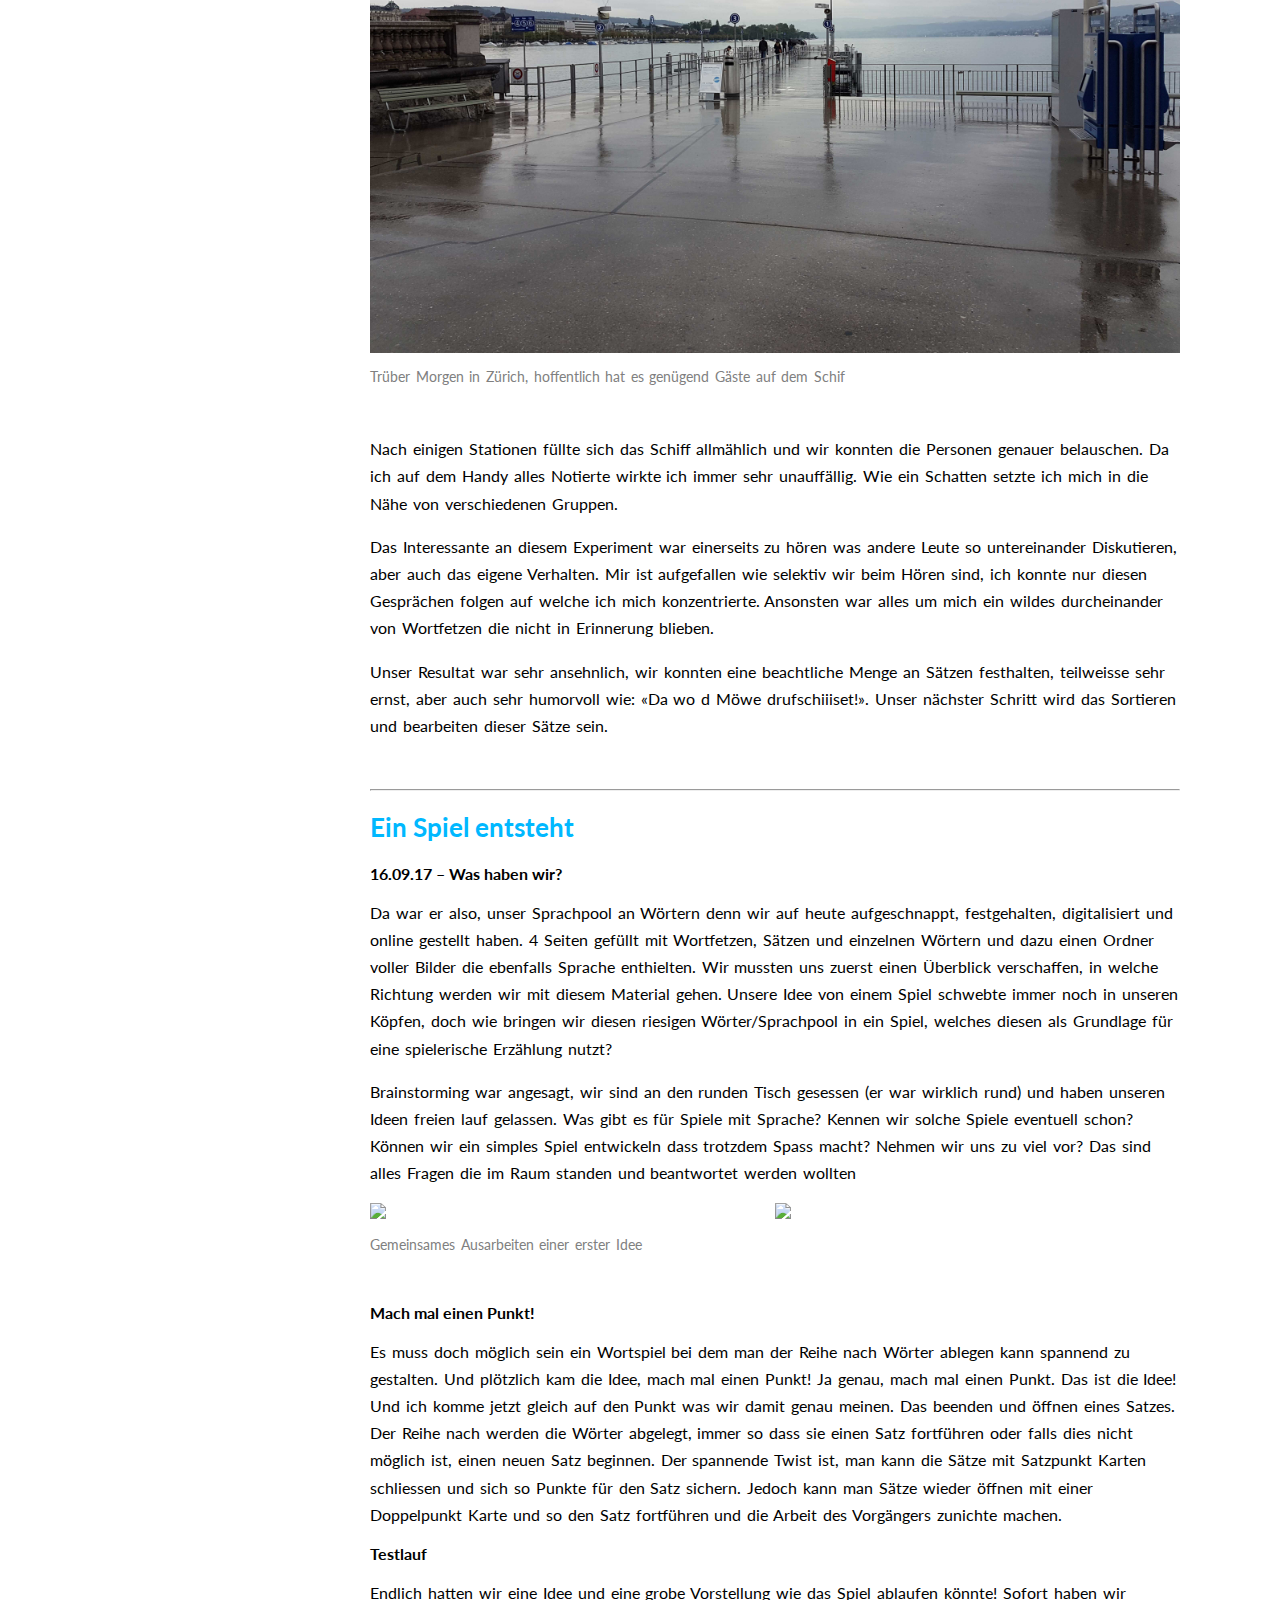
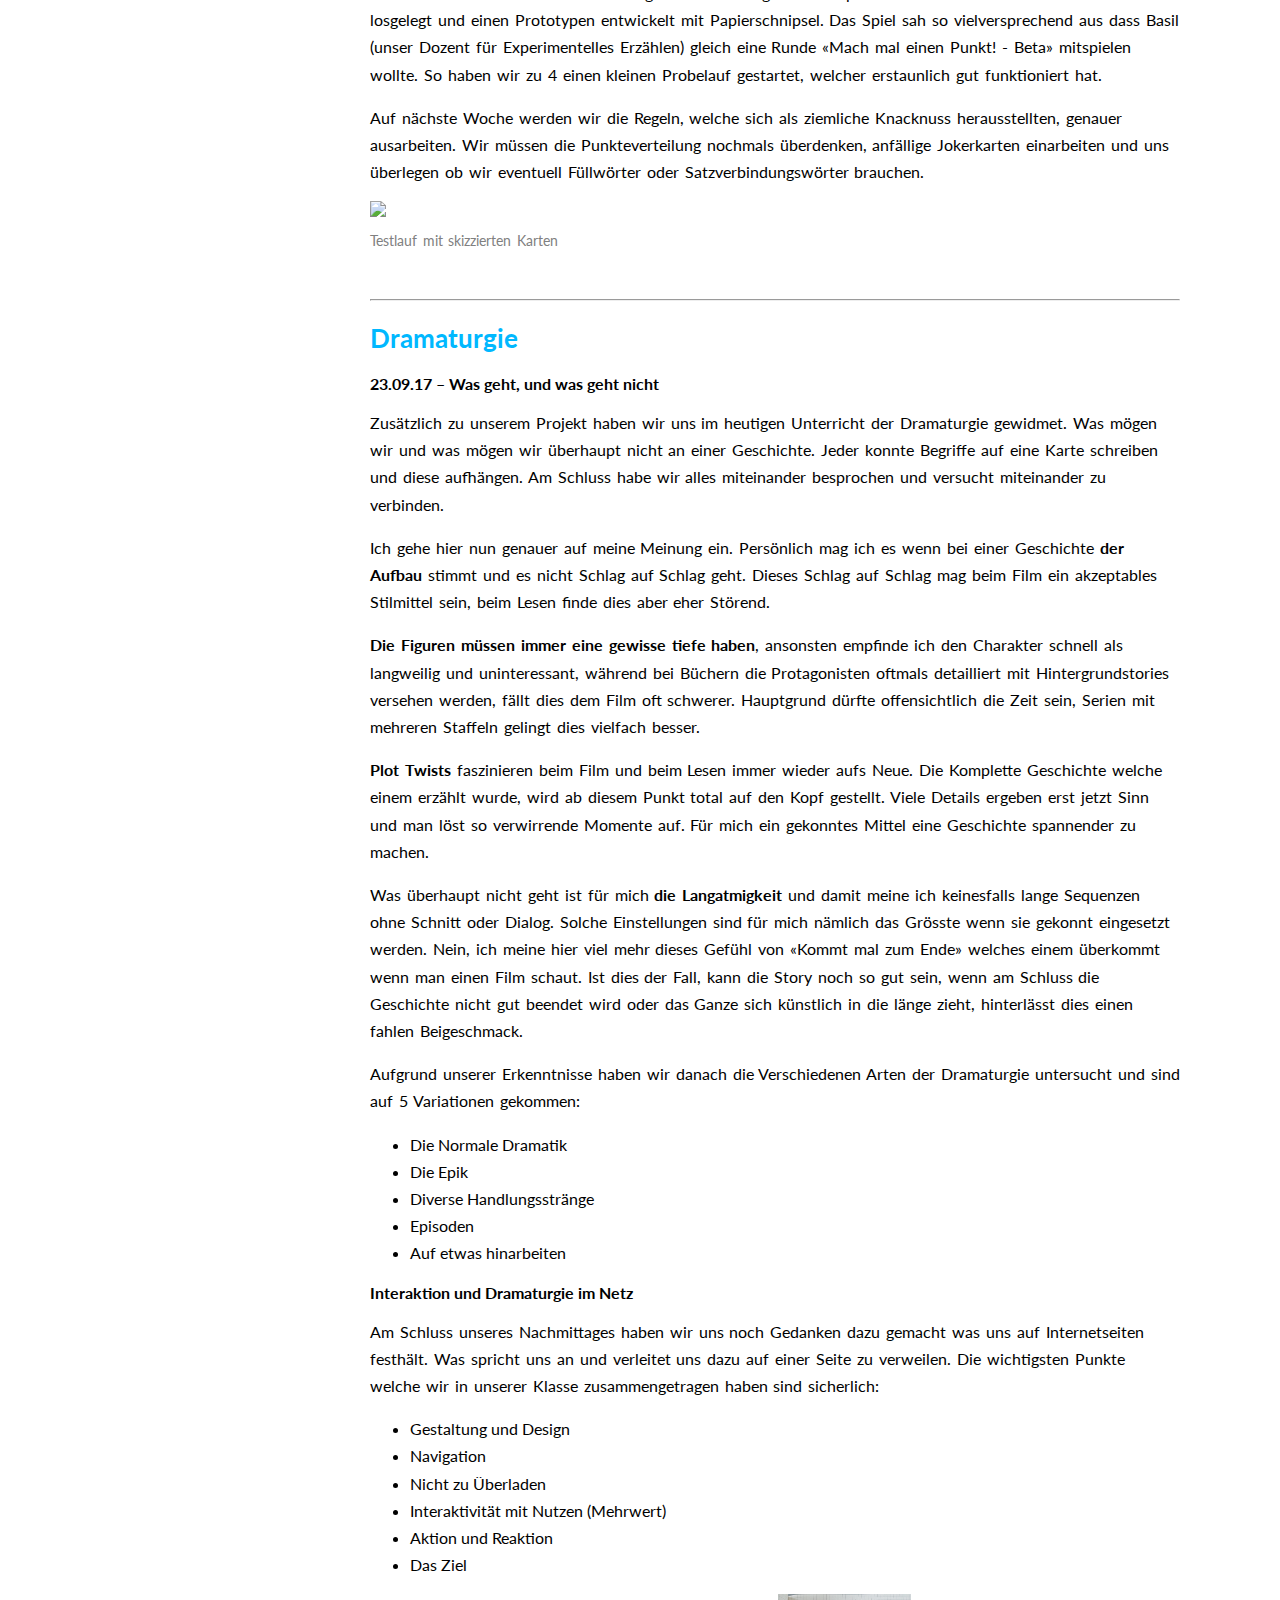
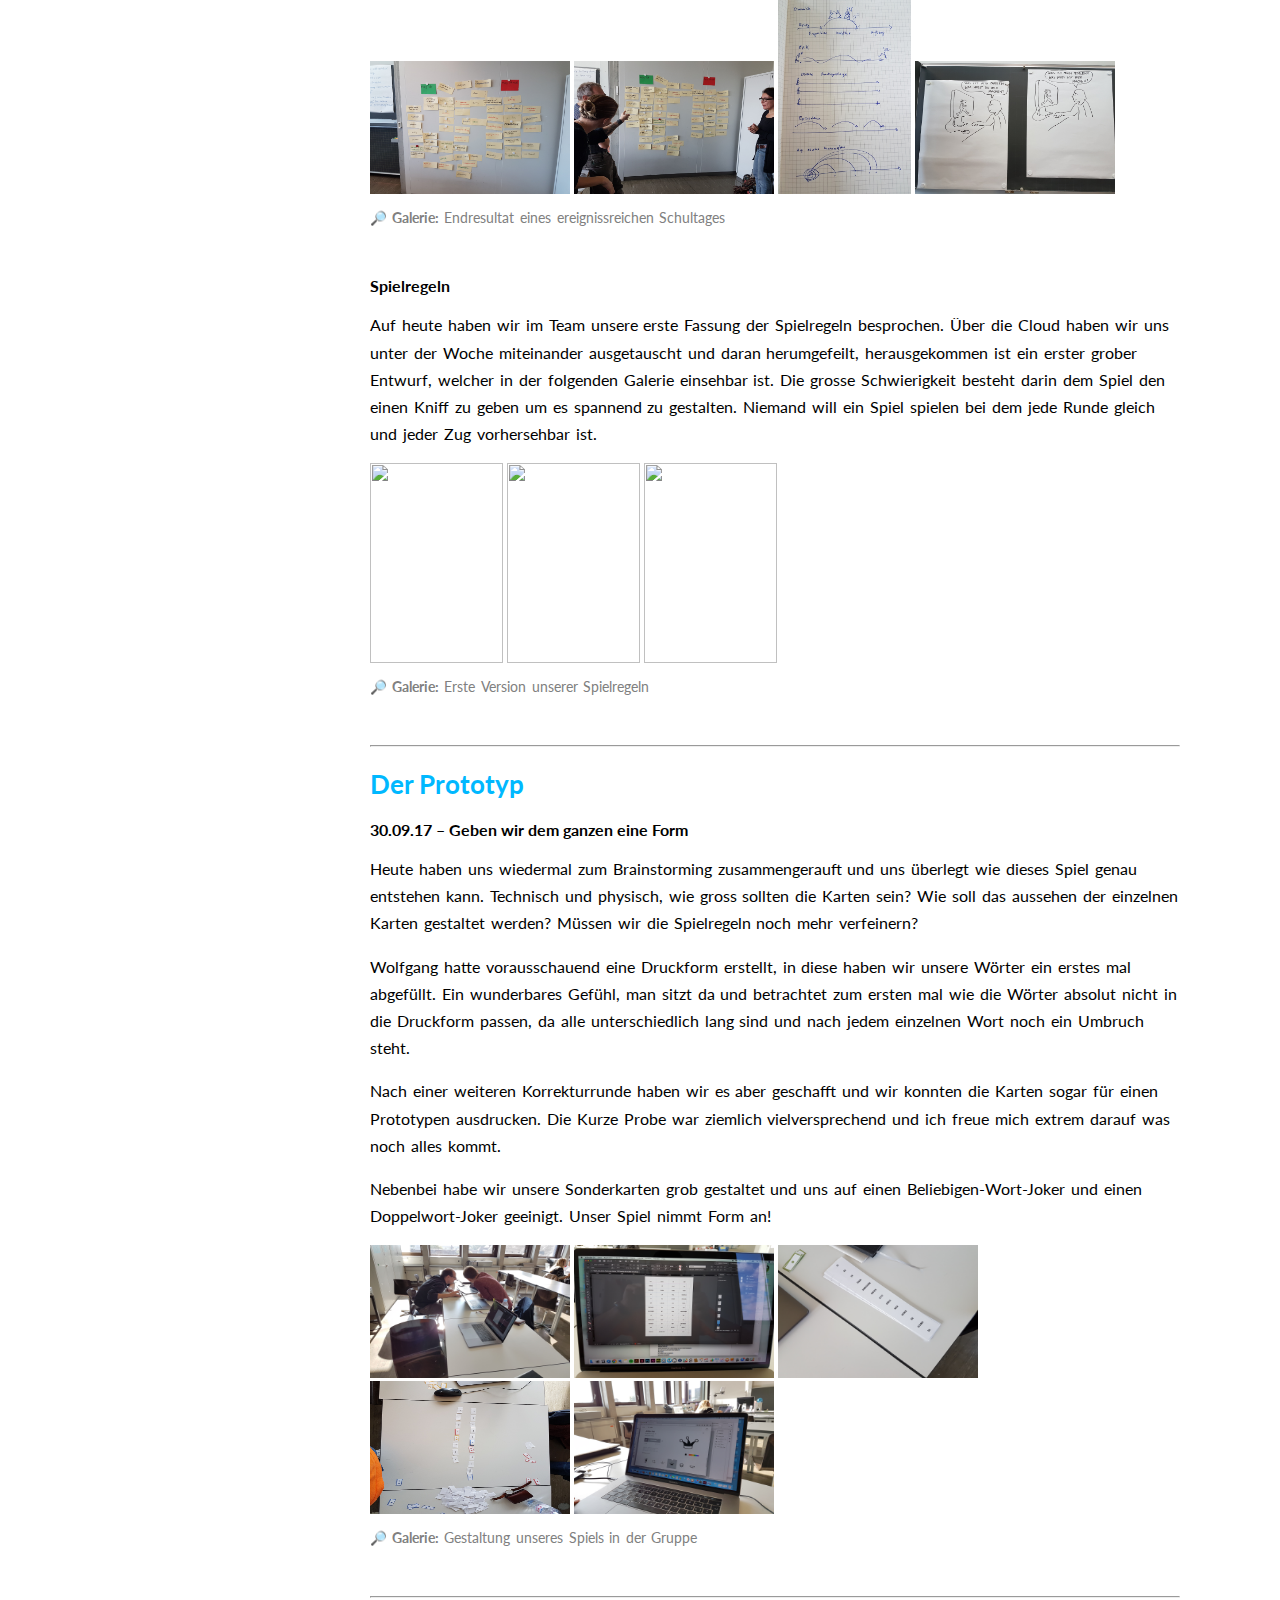
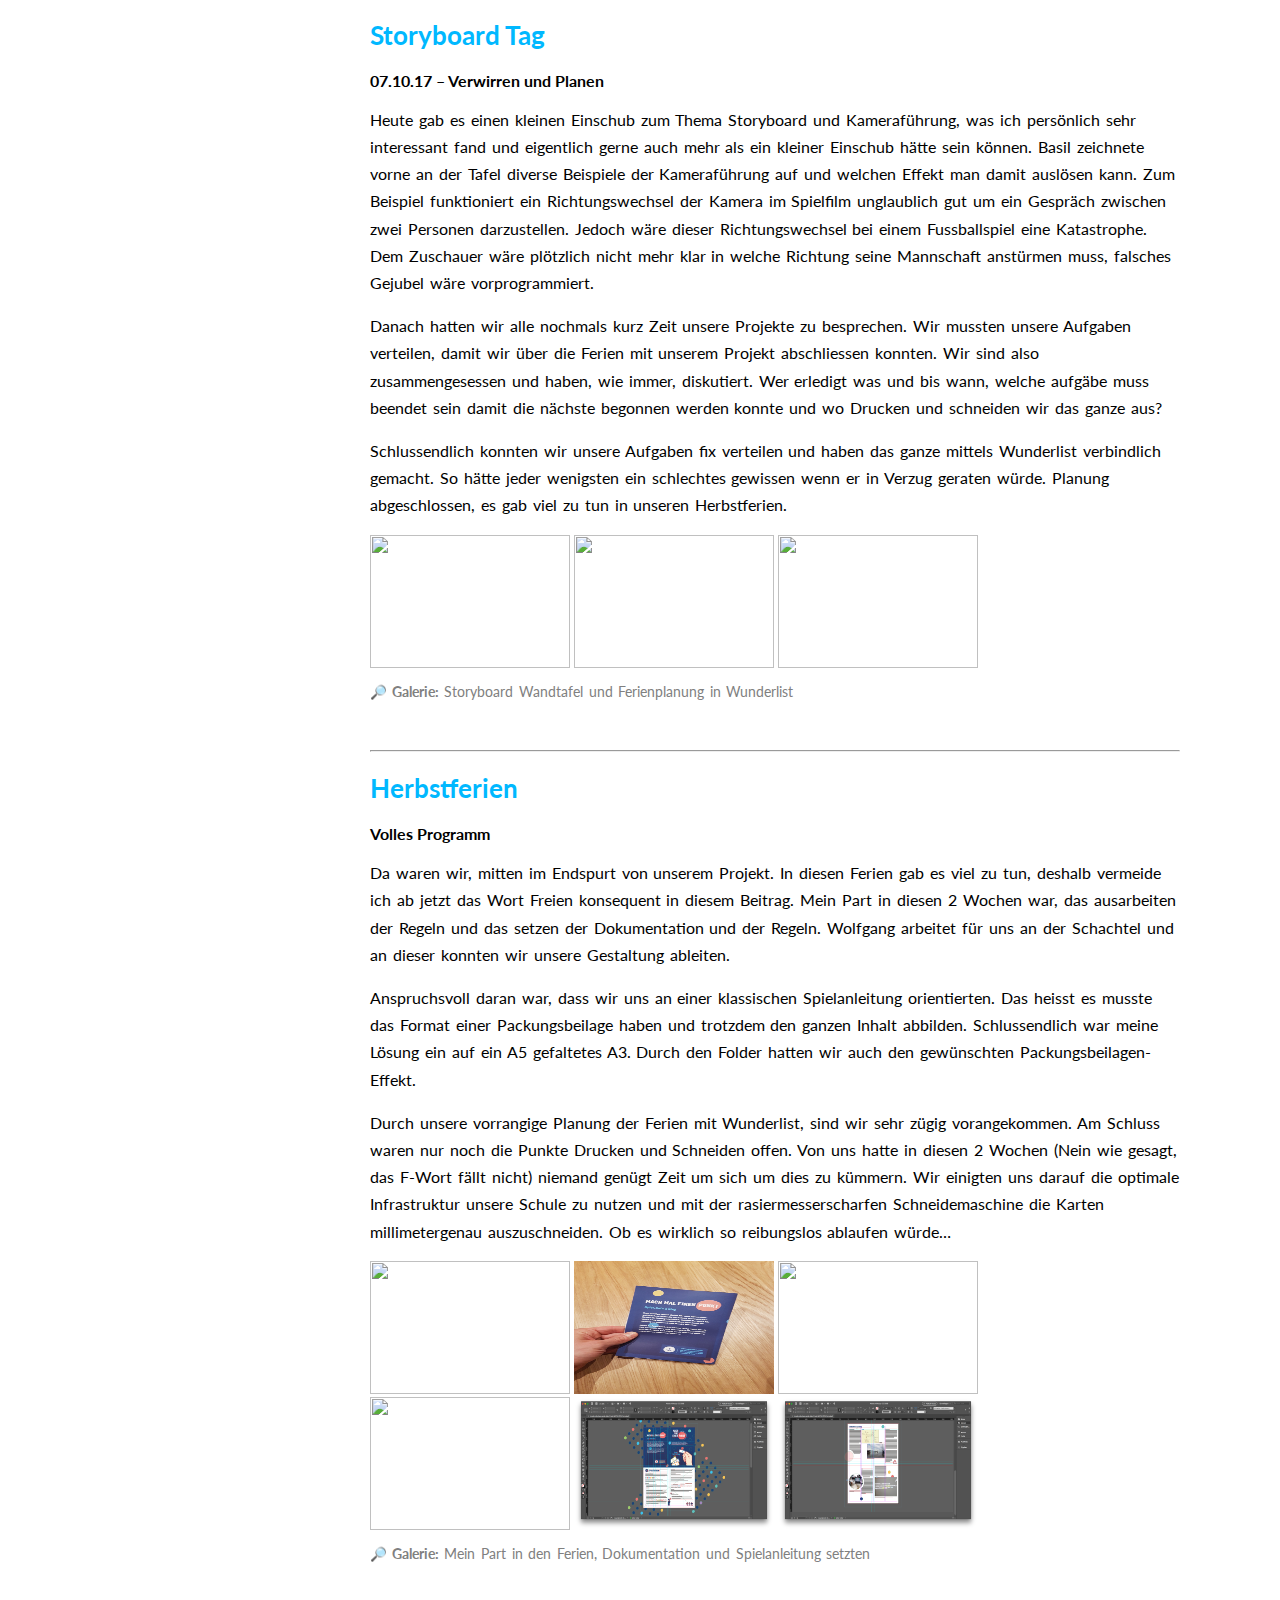
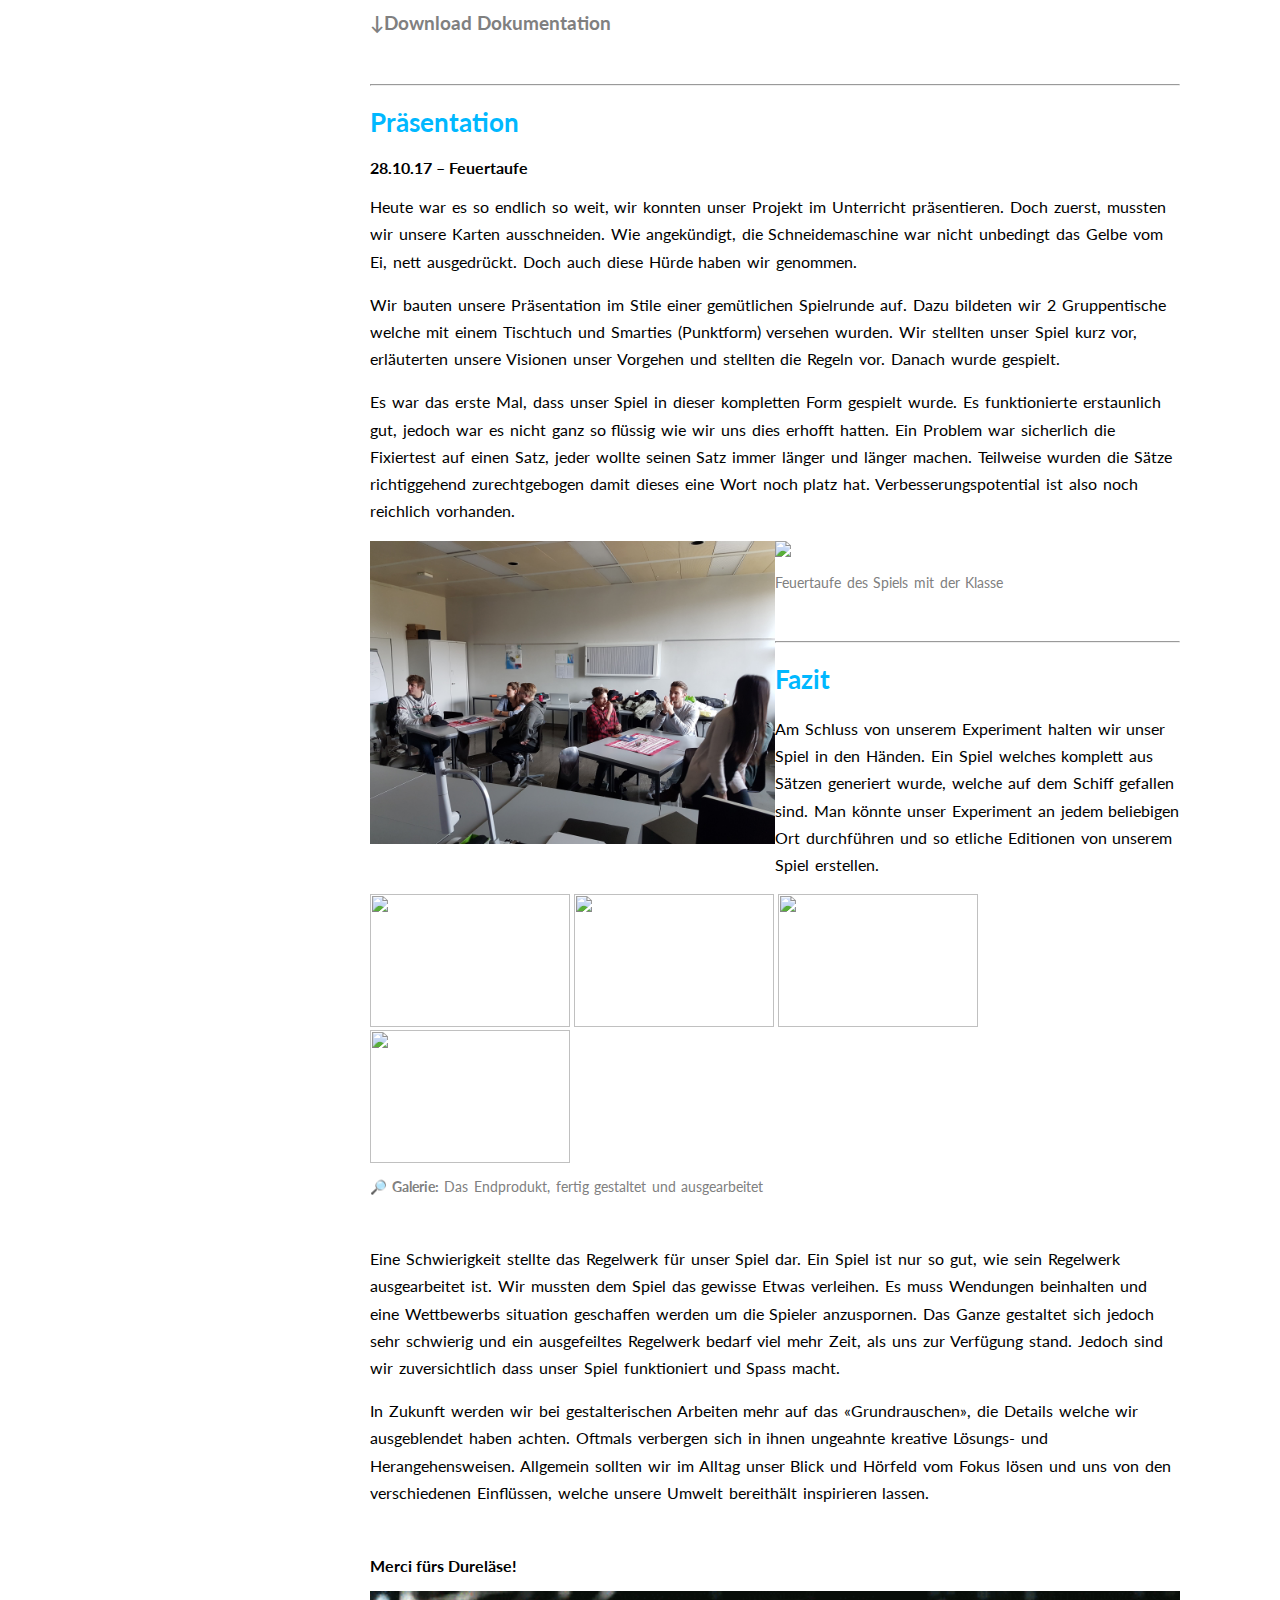
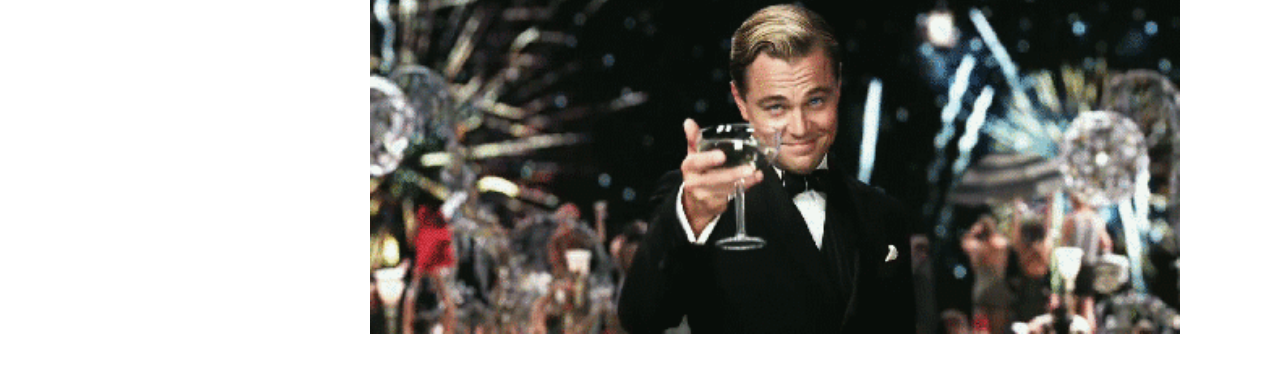
==== commit 2287d241: "Legenden" ====
--- a/index.html
+++ b/index.html
@@ -52,25 +52,25 @@
                 <hr class="line" />
     <!--HomeButton_Line_ende--->
                 
-		      <p><a href="#part_1">Erste Schritte</a>
-		      </p>
-		      <p><a href="#part_2">Das eigene Projekt</a>
-		      </p>
-		      <p><a href="#part_3">Auf dem Schiff</a>
-		      </p>
-              <p><a href="#part_4">Ein Spiel entsteht</a>
-		      </p>
-              <p><a href="#part_5">Dramaturgie</a>
+		      <p><a href="#Erste_Schritte">Erste Schritte</a>
+		      </p>
+		      <p><a href="#Projekt">Das eigene Projekt</a>
+		      </p>
+		      <p><a href="#Schiff">Auf dem Schiff</a>
+		      </p>
+              <p><a href="#Entstehung">Ein Spiel entsteht</a>
+		      </p>
+              <p><a href="#Dramaturgie">Dramaturgie</a>
 		      </p> 
-		      <p><a href="#part_6">Der Prototyp</a>
-		      </p>
-                <p><a href="#part_7">Storyboard Tag</a>
-		      </p>
-                 <p><a href="#part_8">Herbstferien</a>
-		      </p>
-                <p><a href="#part_9">Präsentation</a>
-		      </p>
-                 <p><a href="#part_10">Fazit</a>
+		      <p><a href="#Prototyp">Der Prototyp</a>
+		      </p>
+                <p><a href="#Storyboard">Storyboard Tag</a>
+		      </p>
+                 <p><a href="#Herbstferien">Herbstferien</a>
+		      </p>
+                <p><a href="#Praesentation">Präsentation</a>
+		      </p>
+                 <p><a href="#Fazit">Fazit</a>
 		      </p>
                 
             </nav>
@@ -94,12 +94,12 @@
         <!-- Bildstreifen Header ende -->
         
             <div id="content-inner">
-            <section id="part_1">
+            <section id="Erste_Schritte">
             <h2>Erste Schritte</h2>
             </section>
-            <p>Am ersten Tag haben wir uns Gedanken gemacht, was eigentlich eine Erzählung ist. Wo überall begegnen wir Geschichten und Erzählungen und wie werden sie vermittelt? Ein erstes Experiment hat uns aufgezeigt wie man auf eine unkonventionelle Art und Weise eine Geschichte finden kann.</p>
-                
-            <b>26.08.17 - Die menschliche Kamera</b>
+            <p>Am ersten Tag haben wir uns Gedanken gemacht, was eigentlich eine Erzählung ist. Wo überall begegnen wir Geschichten und Erzählungen und wie werden sie vermittelt? Ein erstes Experiment hat uns aufgezeigt wie man auf eine unkonventionelle Art und Weise eine Geschichte erfinden kann.</p>
+                
+            <b>26.08.17 &#8211; Die menschliche Kamera</b>
             <ul>
                 <li>Jeder spielt einmal Kameramann oder Kamera, Fotos werden mit den Augen und dem Gedächtniss geschossen.</li>
                 <li>Die Fotos werden grob auf ein Dia skizziert und durch weitere Dias ergänzt.</li>
@@ -110,11 +110,14 @@
             
             <img src="./img/Dias.jpg" width="100%">
                 
-            <hr class="line" />
-            <section id="part_2">
+                
+                <a class= "spacer1"> <p1> Einzelne Dias unserer Geschichte über die Rache der Vögel </p1> </a>
+                
+            <hr class="line" />
+            <section id="Projekt">
             <h2>Das eigene Projekt</h2>
             </section>
-            <b>02.09.17 - Ideensammlung und Gruppenbildung</b>
+            <b>02.09.17 &#8211; Ideensammlung und Gruppenbildung</b>
         
             <p>Heute haben wir uns an unsere eigenes Projekt gewagt. Wir haben die Aufgabe bekommen ein Experiment zu lancieren bei dem Rohmaterial für eine Erzählung generiert wird. Das Rohmaterial muss in irgendeiner Form bei einer kleinen Rundfahrt auf dem Zürichsee gesammelt werden. Ich habe mir bei einem kleinen Brainstorming diverse Ideen notiert. Wie kann man möglichst ohne in den «Mikrokosmos Schiff» einzugreifen Rohmaterial sammeln?</p> 
 
@@ -125,31 +128,38 @@
             <p>In unserer 3er-Gruppe haben wir diese Idee dann auch weiterverfolgt und ausgearbeitet. Da es aber ein laufender Prozess ist, wollten wir noch nicht zu sehr ins Detail gehen und uns die Möglichkeiten offen lassen. Einig sind wir uns damit, dass wir nächsten Samstag alles Sammeln was wir aufschnappen und so einen Stäzepool generieren.</p>
                 
             <img src="./img/Skizze_1.jpg" width="100%">
-        
-            <hr class="line" />
-            <section id="part_3">
+                
+                
+             <a class= "spacer1"> <p1> Brainstorming und Startschuss für das Projekt </p1> </a>
+
+        
+            <hr class="line" />
+            <section id="Schiff">
             <h2>Auf dem Schiff</h2>
             </section>
-            <b>09.09.17 - Das Experiment</b>
+            <b>09.09.17 &#8211; Das Experiment</b>
         
             <p>Heute war es so weit, wir haben unser Experiment durchgeführt. Alles was mit Sprache zu tun hatte wollten wir sammeln und uns so eine optimale Grundlage schaffen für unser weiteres vorgehen. Motiviert und voller Tatendrang warteten wir im Nieselregen und  angenehmen 10 Grad auf das Schiff. Wir hofften auf genügend Personen die sich an diesem Samstagmorgen eine Schiffsfahrt antun würden. </p>
                 
                  <img src="./img/hafen_1.jpg" width="100%">
                 
+             <a class= "spacer1"> <p1> Trüber Morgen in Zürich, hoffentlich hat es genügend Gäste auf dem Schif </p1> </a>
+
+                
             <p> Nach einigen Stationen füllte sich das Schiff allmählich und wir konnten die Personen genauer belauschen. Da ich auf dem Handy alles Notierte wirkte ich immer sehr unauffällig. Wie ein Schatten setzte ich mich in die Nähe von verschiedenen Gruppen. </p>    
         
-            <p>Das Interessante an diesem Experiment war einerseits zu hören was andere Leute so untereinander Diskutieren, aber auch das 
-            eigene Verhalten. Mir ist aufgefallen wie selektiv wir beim Hören sind, ich konnte nur diesen Gesprächen folgen auf welche ich 
-            mich konzentrierte. Ansonsten war alles um mich ein wildes durcheinander von Wortfetzen die nicht in Erinnerung blieben.</p> 
+            <p>Das Interessante an diesem Experiment war einerseits zu hören was andere Leute so untereinander Diskutieren, aber auch das eigene Verhalten. Mir ist aufgefallen wie selektiv wir beim Hören sind, ich konnte nur diesen Gesprächen folgen auf welche ich mich konzentrierte. Ansonsten war alles um mich ein wildes durcheinander von Wortfetzen die nicht in Erinnerung blieben.</p> 
 
             <p>Unser Resultat war sehr ansehnlich, wir konnten eine beachtliche Menge an Sätzen festhalten, teilweisse sehr ernst, aber auch sehr humorvoll wie: «Da wo d Möwe drufschiiiset!». Unser nächster Schritt wird das Sortieren und bearbeiten dieser Sätze sein.</p>
                 
-                
-            <hr class="line" />
-            <section id="part_4">
+             <a class= "spacer1"></a>
+   
+                
+            <hr class="line" />
+            <section id="Entstehung">
             <h2>Ein Spiel entsteht</h2>
             </section>
-            <b>16.09.17 – Was haben wir?</b>
+            <b>16.09.17 &#8211; Was haben wir?</b>
                 
                 <p> Da war er also, unser Sprachpool an Wörtern denn wir auf heute aufgeschnappt, festgehalten, digitalisiert und online gestellt haben. 4 Seiten gefüllt mit Wortfetzen, Sätzen und einzelnen Wörtern und dazu einen Ordner voller Bilder die ebenfalls Sprache enthielten. Wir mussten uns zuerst einen Überblick verschaffen, in welche Richtung werden wir mit diesem Material gehen. Unsere Idee von einem Spiel schwebte immer noch in unseren Köpfen, doch wie bringen wir diesen riesigen Wörter/Sprachpool in ein Spiel, welches diesen als Grundlage für eine spielerische Erzählung nutzt? </p>
 
@@ -157,12 +167,13 @@
                 
                  <img class="img1" src="./img/gruppenarbeit.jpg" width="100%">
                  <img class="img1" src="./img/skizzen.jpg" width="100%">
+                
+                <a class= "spacer1"> <p1> Gemeinsames Ausarbeiten einer erster Idee </p1> </a>
+
 
                 <b>Mach mal einen Punkt!</b>
 
-                <p>Reihen wir doch die Wörter aneinander und bilden so neue Sätze? Was für eine tolle Idee! Wir konnten uns kaum halten vor Freude. Wir hatten soeben das langweiligste Spiel entwickelt das es gibt.  Es muss doch möglich sein ein Wortspiel bei dem man der Reihe nach Wörter ablegen kann spannend zu gestalten. Und plötzlich kam die Idee, mach mal einen Punkt!</p> 
-
-                <p>Ja genau, mach mal einen Punkt. Das ist die Idee! Und ich komme jetzt gleich auf den Punkt was wir damit genau meinen. Nämlich das beenden und öffnen eines Satzes. Der Reihe nach werden die Wörter abgelegt, immer so dass sie einen Satz fortführen oder falls dies nicht möglich ist, einen neuen Satz beginnen. Der spannende Twist ist, man kann die Sätze mit Satzpunkt Karten schliessen und sich so Punkte für den Satz sichern. Jedoch kann man Sätze wieder öffnen mit einer Doppelpunkt Karte und so den Satz fortführen und die Arbeit des Vorgängers zunichte machen.</p>
+                <p>Es muss doch möglich sein ein Wortspiel bei dem man der Reihe nach Wörter ablegen kann spannend zu gestalten. Und plötzlich kam die Idee, mach mal einen Punkt! Ja genau, mach mal einen Punkt. Das ist die Idee! Und ich komme jetzt gleich auf den Punkt was wir damit genau meinen. Das beenden und öffnen eines Satzes. Der Reihe nach werden die Wörter abgelegt, immer so dass sie einen Satz fortführen oder falls dies nicht möglich ist, einen neuen Satz beginnen. Der spannende Twist ist, man kann die Sätze mit Satzpunkt Karten schliessen und sich so Punkte für den Satz sichern. Jedoch kann man Sätze wieder öffnen mit einer Doppelpunkt Karte und so den Satz fortführen und die Arbeit des Vorgängers zunichte machen.</p>
                 
                 
                 <b>Testlauf</b>
@@ -173,18 +184,21 @@
                 
             <img src="./img/spieltest.jpg" width="100%">
                 
-            <hr class="line" />
-            <section id="part_5">
+            <a class= "spacer1"> <p1> Testlauf mit skizzierten Karten </p1> </a>
+
+                
+            <hr class="line" />
+            <section id="Dramaturgie">
             <h2>Dramaturgie</h2>
             </section>
                 
                 
-                <b>23.09.17 – Was geht, und was geht gar nicht</b> 
+                <b>23.09.17 &#8211; Was geht, und was geht nicht</b> 
 
                 <p>Zusätzlich zu unserem Projekt haben wir uns im heutigen Unterricht der Dramaturgie gewidmet. Was mögen wir und was mögen wir überhaupt nicht an einer Geschichte. Jeder konnte Begriffe auf eine Karte schreiben und diese aufhängen. Am Schluss habe wir alles miteinander besprochen und versucht miteinander zu verbinden.</p>
 
 
-                <p>Ich gehe hier nun genauer auf meine Meinung ein. Persönlich mag ich es wenn bei einer Geschichte <b>der Aufbau</b> stimmt und es nicht Schlag auf Schlag geht. Dies mag beim Film wiederum ein akzeptables Stilmittel sein, beim Lesen empfinde ich dies aber eher Störend.</p> 
+                <p>Ich gehe hier nun genauer auf meine Meinung ein. Persönlich mag ich es wenn bei einer Geschichte <b>der Aufbau</b> stimmt und es nicht Schlag auf Schlag geht. Dieses Schlag auf Schlag mag beim Film ein akzeptables Stilmittel sein, beim Lesen finde dies aber eher Störend.</p> 
 
                 <p><b>Die Figuren müssen immer eine gewisse tiefe haben</b>, ansonsten empfinde ich den Charakter schnell als langweilig und uninteressant, während bei Büchern die Protagonisten oftmals detailliert mit Hintergrundstories versehen werden, fällt dies dem Film oft schwerer. Hauptgrund dürfte offensichtlich die Zeit sein, Serien mit mehreren Staffeln gelingt dies vielfach besser.</p>
 
@@ -233,6 +247,9 @@
     <img src= "./img/interaction_web.jpg" width="200" height="133">
     </a>
                 
+    <a class= "spacer1"> <p1> <b>&#x1F50E; Galerie:</b> Endresultat eines ereignissreichen Schultages </p1> </a>
+
+                
                 <p> </p>          
                 <b>Spielregeln</b>
 
@@ -250,13 +267,17 @@
     <img src= "./img/Regeln_3.jpg" width="133" height="200">
     </a>  
                 
-            <hr class="line" />
-            <section id="part_6">
+    
+    <a class= "spacer1"> <p1> <b>&#x1F50E; Galerie:</b> Erste Version unserer Spielregeln </p1> </a>
+
+                
+            <hr class="line" />
+            <section id="Prototyp">
             <h2>Der Prototyp</h2>
             </section>
         
                 
-                <b>30.09.17 – Geben wir dem ganzen eine Form</b>
+                <b>30.09.17 &#8211; Geben wir dem ganzen eine Form</b>
             
                 <p>Heute haben uns wiedermal zum Brainstorming zusammengerauft und uns überlegt wie dieses Spiel genau entstehen kann. Technisch und physisch, wie gross sollten die Karten sein? Wie soll das aussehen der einzelnen Karten gestaltet werden? Müssen wir die Spielregeln noch mehr verfeinern?</p> 
 
@@ -287,12 +308,15 @@
     <img src= "./img/joker.jpg" width="200" height="133">
     </a>
                 
-            <hr class="line" />
-            <section id="part_7">
+    <a class= "spacer1"> <p1> <b>&#x1F50E; Galerie:</b> Gestaltung unseres Spiels in der Gruppe </p1> </a>
+
+                
+            <hr class="line" />
+            <section id="Storyboard">
             <h2>Storyboard Tag</h2>
             </section>
                 
-                <b>07.10.17 – Verwirren und Planen</b>
+                <b>07.10.17 &#8211; Verwirren und Planen</b>
 
                 <p>Heute gab es einen kleinen Einschub zum Thema Storyboard und Kameraführung, was ich persönlich sehr interessant fand und eigentlich gerne auch mehr als ein kleiner Einschub hätte sein können. Basil zeichnete vorne an der Tafel diverse Beispiele der Kameraführung auf und welchen Effekt man damit auslösen kann. Zum Beispiel funktioniert ein Richtungswechsel der Kamera im Spielfilm unglaublich gut um ein Gespräch zwischen zwei Personen darzustellen. Jedoch wäre dieser Richtungswechsel bei einem Fussballspiel eine Katastrophe. Dem Zuschauer wäre plötzlich nicht mehr klar in welche Richtung seine Mannschaft anstürmen muss, falsches Gejubel wäre vorprogrammiert.</p>
 
@@ -315,9 +339,12 @@
     <img src= "./img/Wunderlist.png" width="200" height="133">
     </a>
                 
+     <a class= "spacer1"> <p1> <b>&#x1F50E; Galerie:</b> Storyboard Wandtafel und Ferienplanung in Wunderlist  </p1> </a>
+
+                
                 
        <hr class="line" />
-            <section id="part_8">
+            <section id="Herbstferien">
             <h2>Herbstferien</h2>
             </section>
                 
@@ -346,15 +373,16 @@
     <img src= "./img/Anleitung_4.jpg" width="200" height="133">
     </a>
                    
-    <a href="./img/indesign_1.png" rel="lightbox[Ferien]" title="Setzen im InDesign">            
+    <a href="./img/indesign_1.png" rel="lightbox[Ferien]" title="Setzen in InDesign">            
     <img src= "./img/indesign_1.png" width="200" height="133">
     </a>
                 
-      <a href="./img/indesign_2.png" rel="lightbox[Ferien]" title="Setzen im InDesign">            
+      <a href="./img/indesign_2.png" rel="lightbox[Ferien]" title="Setzen in InDesign">            
     <img src= "./img/indesign_2.png" width="200" height="133">
     </a>
             
-       <p> </p>         
+    <a class= "spacer1"> <p1> <b>&#x1F50E; Galerie:</b> Mein Part in den Ferien, Dokumentation und Spielanleitung setzten </p1> </a>
+      
                 
 <a class="spacer" href="downloads/mach_mal_einen_punkt_doku_PDF_Version.pdf"
   download="mach_mal_einen_punkt_doku_PDF_Version.pdf"> <h3>&#x2193;Download Dokumentation</h3></a>
@@ -363,15 +391,15 @@
                 
                 
                             <hr class="line" />
-            <section id="part_9">
+            <section id="Praesentation">
             <h2>Präsentation</h2>
             </section>
                 
-                <b>28.10.17 – Feuertaufe</b>
-                
-                
-                
-                <p> Heute war es so endlich so weit, wir konnten unser Projekt im Unterricht präsentieren. Doch zuerst, mussten wir unsere Karten ausschneiden. Wie angekündigt, die Schneidemaschine war nicht unbedingt das gelbe vom Ei, nett ausgedrückt. Doch auch diese Hürde haben wir genommen. </p>
+                <b>28.10.17 &#8211; Feuertaufe</b>
+                
+                
+                
+                <p> Heute war es so endlich so weit, wir konnten unser Projekt im Unterricht präsentieren. Doch zuerst, mussten wir unsere Karten ausschneiden. Wie angekündigt, die Schneidemaschine war nicht unbedingt das Gelbe vom Ei, nett ausgedrückt. Doch auch diese Hürde haben wir genommen. </p>
                 
                 <p> Wir bauten unsere Präsentation im Stile einer gemütlichen Spielrunde auf. Dazu bildeten wir 2 Gruppentische welche mit einem Tischtuch und Smarties (Punktform) versehen wurden. Wir stellten unser Spiel kurz vor, erläuterten unsere Visionen unser Vorgehen und stellten die Regeln vor. Danach wurde gespielt.  </p>
                 
@@ -380,9 +408,12 @@
                 <img class="img1" src="./img/Spielen_1.jpg" width="100%">
                 <img class="img1" src="./img/Spielen_2.jpg" width="100%">
                 
-                
-                                       <hr class="line" />
-            <section id="part_10">
+                <a class= "spacer1"> <p1>  Feuertaufe des Spiels mit der Klasse </p1> </a>
+
+                
+                
+            <hr class="line" />
+            <section id="Fazit">
             <h2>Fazit</h2>
             </section>
                 
@@ -390,29 +421,33 @@
                 <p>Am Schluss von unserem Experiment halten wir unser Spiel in den Händen. Ein Spiel welches komplett aus Sätzen generiert wurde, welche auf dem Schiff gefallen sind. Man könnte unser Experiment an jedem beliebigen Ort durchführen und so etliche Editionen von unserem Spiel erstellen. </p> 
                 
                 
-                <a href="./img/spiel_1.jpg" rel="lightbox[Spiel]" title="Unser fertiges Spiel">
+                <a href="./img/spiel_1.jpg" rel="lightbox[Spiel]" title="Unser fertiges Spiel: Verpackungsdesign">
                 <img src= "./img/spiel_1.jpg" width="200" height="133">
                 </a>
                 
-                <a href="./img/spiel_2.jpg" rel="lightbox[Spiel]" title="Unser fertiges Spiel">
+                <a href="./img/spiel_2.jpg" rel="lightbox[Spiel]" title="Unser fertiges Spiel: Verpackungsdesign">
                 <img src= "./img/spiel_2.jpg" width="200" height="133">
                 </a>
       
-                <a href="./img/spiel_3.jpg" rel="lightbox[Spiel]" title="Unser fertiges Spiel">            
-                <img src= "./img/spiel_3.jpg" width="200" height="133">
+                <a href="./img/spiel_3.jpg" rel="lightbox[Spiel]" title="Unser fertiges Spiel: Anleitung und Dokumentation inklusive Innenleben"> <img src= "./img/spiel_3.jpg" width="200" height="133">
                 </a>  
        
-                <a href="./img/spiel_4.jpg" rel="lightbox[Spiel]" title="Unser fertiges Spiel">            
+                <a href="./img/spiel_4.jpg" rel="lightbox[Spiel]" title="Unser fertiges Spiel: Rückseite und Spielutensilien">            
                 <img src= "./img/spiel_4.jpg" width="200" height="133">
                 </a>
                 
+                <a class= "spacer1"> <p1> <b>&#x1F50E; Galerie:</b> Das Endprodukt, fertig gestaltet und ausgearbeitet </p1> </a>
+
+                
 
                 <p> Eine Schwierigkeit stellte das Regelwerk für unser Spiel dar. Ein Spiel ist nur so gut, wie sein Regelwerk ausgearbeitet ist. Wir mussten dem Spiel das gewisse Etwas verleihen. Es muss Wendungen beinhalten und eine Wettbewerbs situation geschaffen werden um die Spieler anzuspornen. Das Ganze gestaltet sich jedoch sehr schwierig und ein ausgefeiltes Regelwerk bedarf viel mehr Zeit, als uns zur Verfügung stand. Jedoch sind wir zuversichtlich dass unser Spiel funktioniert und Spass macht.</p>
                 
-                <p> In Zukunft werden wir bei gestalt erischen Arbeiten mehr auf das «Grundrauschen», die Details welche wir ausgeblendet haben, achten. Oftmals verbergen sich in ihnen ungeahnte kreative Lösungs- und Herangehensweisen. Allgemein sollten wir im Alltag unser Blick und Hörfeld öfters vom Fokus lösen und uns von den verschiedenen Einflüssen, welche unsere Umwelt bereithält inspirieren lassen. </p>
-                
-                
-                <b>Fertig! Merci fürs Dureläse!</b>
+                <p> In Zukunft werden wir bei gestalterischen Arbeiten mehr auf das «Grundrauschen», die Details welche wir ausgeblendet haben achten. Oftmals verbergen sich in ihnen ungeahnte kreative Lösungs- und Herangehensweisen. Allgemein sollten wir im Alltag unser Blick und Hörfeld vom Fokus lösen und uns von den verschiedenen Einflüssen, welche unsere Umwelt bereithält inspirieren lassen. </p>
+                
+                <a class= "spacer1"></a>
+
+                
+                <b> Merci fürs Dureläse!</b>
                 <p> </p>
                  <img src="./img/gratuliere.gif" width="100%">
             
--- a/css/style.css
+++ b/css/style.css
@@ -28,6 +28,13 @@
     word-spacing: 0.12em;
 }
 
+p1 {
+    font-size: 0.85em;
+    line-height: 1em;
+    word-spacing: 0.12em;
+    color:#808080; 
+}
+
 li {
     font-size: 1em;
     line-height: 1.7em;
@@ -41,6 +48,12 @@
     display: block;
     margin: 50px 0px 50px 0px;
 } 
+
+.spacer1 { 
+    display: block;
+    margin: 10px 0px 50px 0px;
+} 
+
 
 
 /**Linie_Titel**/
@@ -84,7 +97,6 @@
     background-color: #FFFFFF;
     position: fixed;
     left: 0px;
-    box-shadow: 1px 1px 10px 0px rgba(0,0,0,0.2);
     overflow: hidden;
     z-index: 1;
     -webkit-transition: 800ms, opacity 800ms cubic-bezier(1, 0, 0, 1) 0ms; /* For Safari 3.1 to 6.0, Chrome 4.0 to 26.0 */
@@ -110,7 +122,6 @@
     height: 100vh;
     background-color: #FFFFFF;
     position: fixed;
-    box-shadow: 1px 1px 10px 0px rgba(0,0,0,0.2);
     overflow: hidden;
     z-index: 1;
 }
@@ -159,7 +170,7 @@
 /**content-inner**/
 
 #content-inner {
-    margin: 10px 180px 50px 55px;
+    margin: 10px 100px 50px 50px;
 }
 
 #text {
--- a/css/mediaqueries.css
+++ b/css/mediaqueries.css
@@ -13,4 +13,17 @@
         left: 0px;
         width: 100%;
     }
-}+}
+
+@media screen and (max-width: 1200px) {
+	#content-inner {
+		margin: 10px 180px 50px 50px;
+    }
+    }
+
+
+@media screen and (max-width: 760px) {
+	#content-inner {
+		margin: 10px 50px 50px 50px;
+    }
+    }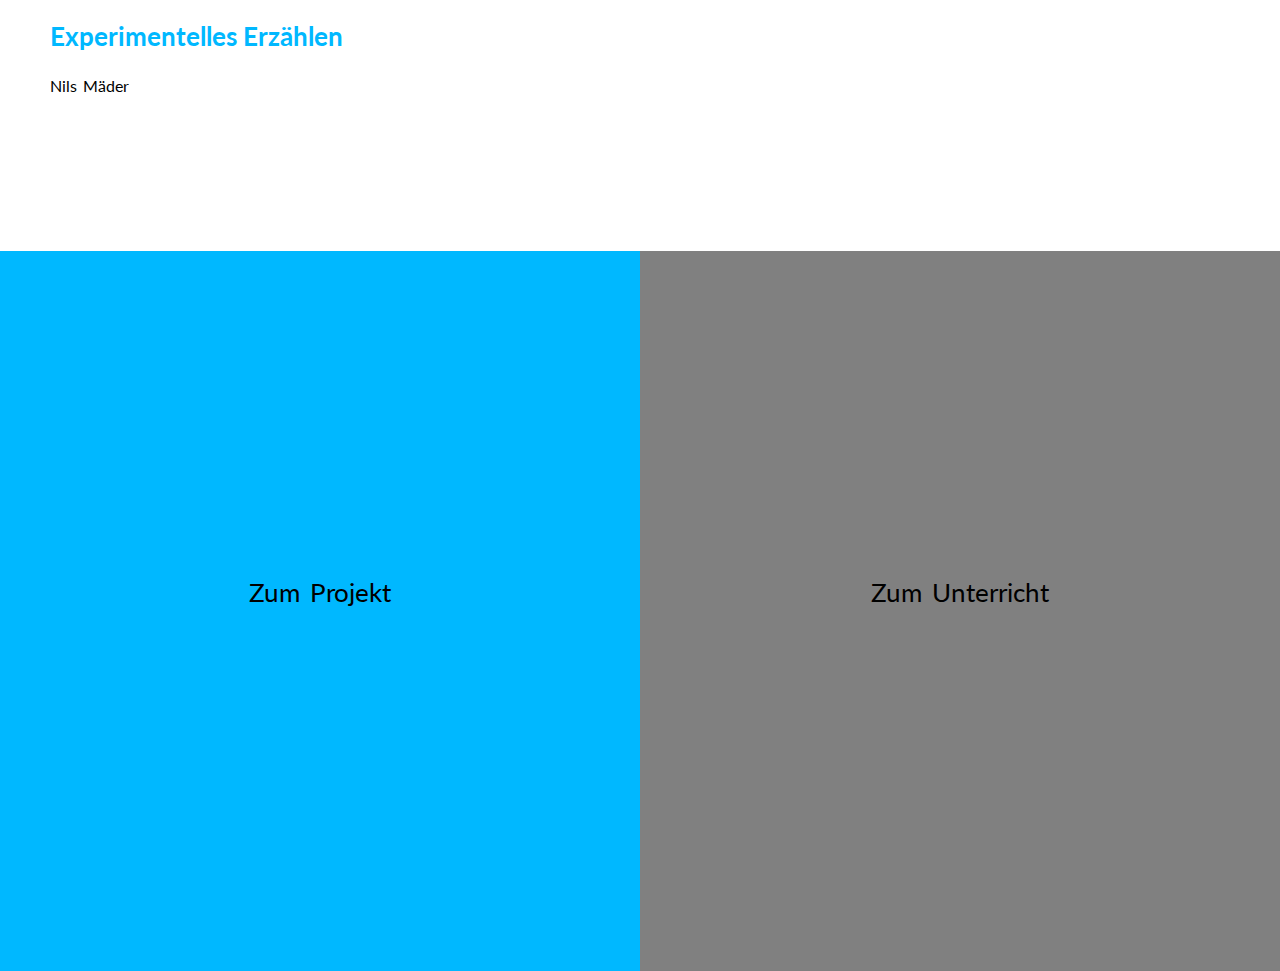
==== commit c40cd368: "Unterteilung" ====
--- a/index.html
+++ b/index.html
@@ -39,430 +39,17 @@
     <header>
     </header>
     
-    <!-- Menue-left -->
     <main>
-        <div id="left-row">
-            <div id="left-row-inner">
-                <h2>&#x2630; Navigation</h2>
-                <hr class="line" />
-            <nav>
-                
-    <!--HomeButton -->
-            <b><a href="#">Home</a></b>
-                <hr class="line" />
-    <!--HomeButton_Line_ende--->
-                
-		      <p><a href="#Erste_Schritte">Erste Schritte</a>
-		      </p>
-		      <p><a href="#Projekt">Das eigene Projekt</a>
-		      </p>
-		      <p><a href="#Schiff">Auf dem Schiff</a>
-		      </p>
-              <p><a href="#Entstehung">Ein Spiel entsteht</a>
-		      </p>
-              <p><a href="#Dramaturgie">Dramaturgie</a>
-		      </p> 
-		      <p><a href="#Prototyp">Der Prototyp</a>
-		      </p>
-                <p><a href="#Storyboard">Storyboard Tag</a>
-		      </p>
-                 <p><a href="#Herbstferien">Herbstferien</a>
-		      </p>
-                <p><a href="#Praesentation">Präsentation</a>
-		      </p>
-                 <p><a href="#Fazit">Fazit</a>
-		      </p>
-                
-            </nav>
-                <hr class="line" />
-                
-                 <p>© Nils Mäder 2017</p> 
-            </div>
-        </div>
-        
-    <!-- Menue-left-ende -->
-        
-            
-    <!-- Content Text start -->
-        
-    <div id="content">
-        
-        <!-- Bildstreifen Header start -->
-        <div id="bildstreifen-header">
-        <img src="./img/Titelbild_experimentelles_erzaehlen.jpg" width="100%">
-        </div>
-        <!-- Bildstreifen Header ende -->
-        
-            <div id="content-inner">
-            <section id="Erste_Schritte">
-            <h2>Erste Schritte</h2>
-            </section>
-            <p>Am ersten Tag haben wir uns Gedanken gemacht, was eigentlich eine Erzählung ist. Wo überall begegnen wir Geschichten und Erzählungen und wie werden sie vermittelt? Ein erstes Experiment hat uns aufgezeigt wie man auf eine unkonventionelle Art und Weise eine Geschichte erfinden kann.</p>
-                
-            <b>26.08.17 &#8211; Die menschliche Kamera</b>
-            <ul>
-                <li>Jeder spielt einmal Kameramann oder Kamera, Fotos werden mit den Augen und dem Gedächtniss geschossen.</li>
-                <li>Die Fotos werden grob auf ein Dia skizziert und durch weitere Dias ergänzt.</li>
-                <li>Zu jedem Dia wird ein Satz geschrieben, so dass eine Story entsteht.</li>
-                <li>Die Dias werden mit einer anderen Gruppe ausgetauscht, und sie schreiben ebenfalls eine Story dazu.</li>
-                <li>Die Storys werden verglichen.</li>
-            </ul>
-            
-            <img src="./img/Dias.jpg" width="100%">
-                
-                
-                <a class= "spacer1"> <p1> Einzelne Dias unserer Geschichte über die Rache der Vögel </p1> </a>
-                
-            <hr class="line" />
-            <section id="Projekt">
-            <h2>Das eigene Projekt</h2>
-            </section>
-            <b>02.09.17 &#8211; Ideensammlung und Gruppenbildung</b>
-        
-            <p>Heute haben wir uns an unsere eigenes Projekt gewagt. Wir haben die Aufgabe bekommen ein Experiment zu lancieren bei dem Rohmaterial für eine Erzählung generiert wird. Das Rohmaterial muss in irgendeiner Form bei einer kleinen Rundfahrt auf dem Zürichsee gesammelt werden. Ich habe mir bei einem kleinen Brainstorming diverse Ideen notiert. Wie kann man möglichst ohne in den «Mikrokosmos Schiff» einzugreifen Rohmaterial sammeln?</p> 
-
-            <p>Meine Idee war, ich starte einen Lauschangriff. Immer wenn ich an belebten Orten bin schnappe ich unbewusst prägnante Sätze auf. Diese wollte ich verwenden, Beispiel; Vor ein paar jähren flanierte ich mit meiner Freundin an einem Weihnachtsmarkt, da sagte einer im vorbeigehen: «Weihnachtsmärkte sind nun mal voll». Dieser Satz ist mir geblieben und ich denke immer wieder an diesen Satz.</p> 
-                
-                <img src="./img/weihnachtsmaerkte.png" width="100%">
-
-            <p>In unserer 3er-Gruppe haben wir diese Idee dann auch weiterverfolgt und ausgearbeitet. Da es aber ein laufender Prozess ist, wollten wir noch nicht zu sehr ins Detail gehen und uns die Möglichkeiten offen lassen. Einig sind wir uns damit, dass wir nächsten Samstag alles Sammeln was wir aufschnappen und so einen Stäzepool generieren.</p>
-                
-            <img src="./img/Skizze_1.jpg" width="100%">
-                
-                
-             <a class= "spacer1"> <p1> Brainstorming und Startschuss für das Projekt </p1> </a>
-
-        
-            <hr class="line" />
-            <section id="Schiff">
-            <h2>Auf dem Schiff</h2>
-            </section>
-            <b>09.09.17 &#8211; Das Experiment</b>
-        
-            <p>Heute war es so weit, wir haben unser Experiment durchgeführt. Alles was mit Sprache zu tun hatte wollten wir sammeln und uns so eine optimale Grundlage schaffen für unser weiteres vorgehen. Motiviert und voller Tatendrang warteten wir im Nieselregen und  angenehmen 10 Grad auf das Schiff. Wir hofften auf genügend Personen die sich an diesem Samstagmorgen eine Schiffsfahrt antun würden. </p>
-                
-                 <img src="./img/hafen_1.jpg" width="100%">
-                
-             <a class= "spacer1"> <p1> Trüber Morgen in Zürich, hoffentlich hat es genügend Gäste auf dem Schif </p1> </a>
-
-                
-            <p> Nach einigen Stationen füllte sich das Schiff allmählich und wir konnten die Personen genauer belauschen. Da ich auf dem Handy alles Notierte wirkte ich immer sehr unauffällig. Wie ein Schatten setzte ich mich in die Nähe von verschiedenen Gruppen. </p>    
-        
-            <p>Das Interessante an diesem Experiment war einerseits zu hören was andere Leute so untereinander Diskutieren, aber auch das eigene Verhalten. Mir ist aufgefallen wie selektiv wir beim Hören sind, ich konnte nur diesen Gesprächen folgen auf welche ich mich konzentrierte. Ansonsten war alles um mich ein wildes durcheinander von Wortfetzen die nicht in Erinnerung blieben.</p> 
-
-            <p>Unser Resultat war sehr ansehnlich, wir konnten eine beachtliche Menge an Sätzen festhalten, teilweisse sehr ernst, aber auch sehr humorvoll wie: «Da wo d Möwe drufschiiiset!». Unser nächster Schritt wird das Sortieren und bearbeiten dieser Sätze sein.</p>
-                
-             <a class= "spacer1"></a>
-   
-                
-            <hr class="line" />
-            <section id="Entstehung">
-            <h2>Ein Spiel entsteht</h2>
-            </section>
-            <b>16.09.17 &#8211; Was haben wir?</b>
-                
-                <p> Da war er also, unser Sprachpool an Wörtern denn wir auf heute aufgeschnappt, festgehalten, digitalisiert und online gestellt haben. 4 Seiten gefüllt mit Wortfetzen, Sätzen und einzelnen Wörtern und dazu einen Ordner voller Bilder die ebenfalls Sprache enthielten. Wir mussten uns zuerst einen Überblick verschaffen, in welche Richtung werden wir mit diesem Material gehen. Unsere Idee von einem Spiel schwebte immer noch in unseren Köpfen, doch wie bringen wir diesen riesigen Wörter/Sprachpool in ein Spiel, welches diesen als Grundlage für eine spielerische Erzählung nutzt? </p>
-
-                <p>Brainstorming war angesagt, wir sind an den runden Tisch gesessen (er war wirklich rund) und haben unseren Ideen freien lauf gelassen. Was gibt es für Spiele mit Sprache? Kennen wir solche Spiele eventuell schon? Können wir ein simples Spiel entwickeln dass trotzdem Spass macht? Nehmen wir uns zu viel vor? Das sind alles Fragen die im  Raum standen und beantwortet werden wollten </p> 
-                
-                 <img class="img1" src="./img/gruppenarbeit.jpg" width="100%">
-                 <img class="img1" src="./img/skizzen.jpg" width="100%">
-                
-                <a class= "spacer1"> <p1> Gemeinsames Ausarbeiten einer erster Idee </p1> </a>
-
-
-                <b>Mach mal einen Punkt!</b>
-
-                <p>Es muss doch möglich sein ein Wortspiel bei dem man der Reihe nach Wörter ablegen kann spannend zu gestalten. Und plötzlich kam die Idee, mach mal einen Punkt! Ja genau, mach mal einen Punkt. Das ist die Idee! Und ich komme jetzt gleich auf den Punkt was wir damit genau meinen. Das beenden und öffnen eines Satzes. Der Reihe nach werden die Wörter abgelegt, immer so dass sie einen Satz fortführen oder falls dies nicht möglich ist, einen neuen Satz beginnen. Der spannende Twist ist, man kann die Sätze mit Satzpunkt Karten schliessen und sich so Punkte für den Satz sichern. Jedoch kann man Sätze wieder öffnen mit einer Doppelpunkt Karte und so den Satz fortführen und die Arbeit des Vorgängers zunichte machen.</p>
-                
-                
-                <b>Testlauf</b>
-
-                <p>Endlich hatten wir eine Idee und eine grobe Vorstellung wie das Spiel ablaufen könnte! Sofort haben wir losgelegt und einen Prototypen entwickelt mit Papierschnipsel. Das Spiel sah so vielversprechend aus dass Basil (unser Dozent für Experimentelles Erzählen) gleich eine Runde «Mach mal einen Punkt! - Beta» mitspielen wollte. So haben wir zu 4 einen kleinen Probelauf gestartet, welcher erstaunlich gut funktioniert hat.</p> 
-
-                <p>Auf nächste Woche werden wir die Regeln, welche sich als ziemliche Knacknuss herausstellten, genauer ausarbeiten. Wir müssen die Punkteverteilung nochmals überdenken, anfällige Jokerkarten einarbeiten und uns überlegen ob wir eventuell Füllwörter oder Satzverbindungswörter brauchen.</p>
-                
-            <img src="./img/spieltest.jpg" width="100%">
-                
-            <a class= "spacer1"> <p1> Testlauf mit skizzierten Karten </p1> </a>
-
-                
-            <hr class="line" />
-            <section id="Dramaturgie">
-            <h2>Dramaturgie</h2>
-            </section>
-                
-                
-                <b>23.09.17 &#8211; Was geht, und was geht nicht</b> 
-
-                <p>Zusätzlich zu unserem Projekt haben wir uns im heutigen Unterricht der Dramaturgie gewidmet. Was mögen wir und was mögen wir überhaupt nicht an einer Geschichte. Jeder konnte Begriffe auf eine Karte schreiben und diese aufhängen. Am Schluss habe wir alles miteinander besprochen und versucht miteinander zu verbinden.</p>
-
-
-                <p>Ich gehe hier nun genauer auf meine Meinung ein. Persönlich mag ich es wenn bei einer Geschichte <b>der Aufbau</b> stimmt und es nicht Schlag auf Schlag geht. Dieses Schlag auf Schlag mag beim Film ein akzeptables Stilmittel sein, beim Lesen finde dies aber eher Störend.</p> 
-
-                <p><b>Die Figuren müssen immer eine gewisse tiefe haben</b>, ansonsten empfinde ich den Charakter schnell als langweilig und uninteressant, während bei Büchern die Protagonisten oftmals detailliert mit Hintergrundstories versehen werden, fällt dies dem Film oft schwerer. Hauptgrund dürfte offensichtlich die Zeit sein, Serien mit mehreren Staffeln gelingt dies vielfach besser.</p>
-
-                <p><b>Plot Twists</b> faszinieren beim Film und beim Lesen immer wieder aufs Neue. Die Komplette Geschichte welche einem erzählt wurde, wird ab diesem Punkt total auf den Kopf gestellt. Viele Details ergeben erst jetzt Sinn und man löst so verwirrende Momente auf. Für mich ein gekonntes Mittel eine Geschichte spannender zu machen.</p> 
-
-                <p>Was überhaupt nicht geht ist für mich <b>die Langatmigkeit</b> und damit meine ich keinesfalls lange Sequenzen ohne Schnitt oder Dialog. Solche Einstellungen sind für mich nämlich das Grösste wenn sie gekonnt eingesetzt werden. Nein, ich meine hier viel mehr dieses Gefühl von «Kommt mal zum Ende» welches einem überkommt wenn man einen Film schaut. Ist dies der Fall, kann die Story noch so gut sein, wenn am Schluss die Geschichte nicht gut beendet  wird oder das Ganze sich künstlich in die länge zieht, hinterlässt dies einen fahlen Beigeschmack.</p>  
-
-                <p>Aufgrund unserer Erkenntnisse haben wir danach die Verschiedenen Arten der Dramaturgie untersucht und sind auf 5 Variationen gekommen:</p>
-
-                <ul>
-                    <li>Die Normale Dramatik</li>
-                    <li>Die Epik</li>
-                    <li>Diverse Handlungsstränge</li>
-                    <li>Episoden</li>
-                    <li>Auf etwas hinarbeiten</li>
-                </ul>
-
-                <b>Interaktion und Dramaturgie im Netz</b>
-
-                <p>Am Schluss unseres Nachmittages haben wir uns noch Gedanken dazu gemacht was uns auf Internetseiten festhält. Was spricht uns an und verleitet uns dazu auf einer Seite zu verweilen. Die wichtigsten Punkte welche wir in unserer Klasse zusammengetragen haben sind sicherlich:</p>
-
-                <ul>
-                    <li>Gestaltung und Design</li>
-                    <li>Navigation</li>
-                    <li>Nicht zu Überladen</li>
-                    <li>Interaktivität mit Nutzen (Mehrwert)</li>
-                    <li>Aktion und Reaktion</li>
-                    <li>Das Ziel</li>
-                </ul>
-                
-                <p> </p>
-                
-    <a href="./img/do_and_donts.jpg" rel="lightbox[Dramaturgie]" title="Do and Donts einer Erzählung">
-    <img src= "./img/do_and_donts.jpg" width="200" height="133">
-    </a>
-                
-    <a href="./img/do_and_donts_2.jpg" rel="lightbox[Dramaturgie]" title="Do and Donts einer Erzählung">
-    <img src= "./img/do_and_donts_2.jpg" width="200" height="133">
-    </a>
-      
-   <a href="./img/skizze_2.jpg" rel="lightbox[Dramaturgie]" title="Verschiedene Dramaturgien">            
-    <img src= "./img/skizze_2.jpg" width="133" height="200">
-    </a>  
        
-    <a href="./img/interaction_web.jpg" rel="lightbox[Dramaturgie]" title="Zustand im Web">            
-    <img src= "./img/interaction_web.jpg" width="200" height="133">
-    </a>
-                
-    <a class= "spacer1"> <p1> <b>&#x1F50E; Galerie:</b> Endresultat eines ereignissreichen Schultages </p1> </a>
-
-                
-                <p> </p>          
-                <b>Spielregeln</b>
-
-                <p>Auf heute haben wir im Team unsere erste Fassung der Spielregeln besprochen.  Über die Cloud haben wir uns unter der Woche miteinander ausgetauscht und daran herumgefeilt, herausgekommen ist ein erster grober Entwurf, welcher in der folgenden Galerie einsehbar ist. Die grosse Schwierigkeit besteht darin dem Spiel den einen Kniff zu geben um es spannend zu gestalten. Niemand will ein Spiel spielen bei dem jede Runde gleich und jeder Zug vorhersehbar ist.</p> 
-                
-    <a href="./img/Regeln_1.jpg" rel="lightbox[Regeln]" title="Die Spielregeln">
-    <img src= "./img/Regeln_1.jpg" width="133" height="200">
-    </a>
-                
-    <a href="./img/Regeln_2.jpg" rel="lightbox[Regeln]" title="Die Spielregeln">
-    <img src= "./img/Regeln_2.jpg" width="133" height="200">
-    </a>
-      
-   <a href="./img/Regeln_3.jpg" rel="lightbox[Regeln]" title="Die Spielregeln">            
-    <img src= "./img/Regeln_3.jpg" width="133" height="200">
-    </a>  
-                
+        <section class="introduction panel">
+            <div class="titel"> <h2>Experimentelles Erzählen</h2> <p> Nils Mäder</p></div>
+            <a class="negativ" href="./portfolio.html"><div class="grid-1-2 color-1"><p style="margin-top: 50%">Zum Projekt</p></div></a>
+            <a class="negativ" href="./unterricht.html"><div class="grid-1-2 color-2"><p style="margin-top: 50%">Zum Unterricht</p></div></a>
+            <div style="clear: both"></div>
+  
+        </section>
     
-    <a class= "spacer1"> <p1> <b>&#x1F50E; Galerie:</b> Erste Version unserer Spielregeln </p1> </a>
-
-                
-            <hr class="line" />
-            <section id="Prototyp">
-            <h2>Der Prototyp</h2>
-            </section>
-        
-                
-                <b>30.09.17 &#8211; Geben wir dem ganzen eine Form</b>
-            
-                <p>Heute haben uns wiedermal zum Brainstorming zusammengerauft und uns überlegt wie dieses Spiel genau entstehen kann. Technisch und physisch, wie gross sollten die Karten sein? Wie soll das aussehen der einzelnen Karten gestaltet werden? Müssen wir die Spielregeln noch mehr verfeinern?</p> 
-
-                <p>Wolfgang hatte vorausschauend eine Druckform erstellt, in diese haben wir unsere Wörter ein erstes mal abgefüllt. Ein wunderbares Gefühl, man sitzt da und betrachtet zum ersten mal wie die Wörter absolut nicht in die Druckform passen, da alle unterschiedlich lang sind und nach jedem einzelnen Wort noch ein Umbruch steht.</p>
-    
-
-                <p>Nach einer weiteren Korrekturrunde haben wir es aber geschafft und wir konnten die Karten sogar für einen Prototypen ausdrucken. Die Kurze Probe war ziemlich vielversprechend und ich freue mich extrem darauf was noch alles kommt.</p> 
-
-                <p>Nebenbei habe wir unsere Sonderkarten grob gestaltet und uns auf einen Beliebigen-Wort-Joker und einen Doppelwort-Joker geeinigt. Unser Spiel nimmt Form an!</p> 
-                
-    <a href="./img/storming_2.jpg" rel="lightbox[Prototyp]" title="Wieder mal am Brainstormen">
-    <img src= "./img/storming_2.jpg" width="200" height="133">
-    </a>
-                
-    <a href="./img/abgefuellt.jpg" rel="lightbox[Prototyp]" title="Abegfüllte Wörter in der Druckform">
-    <img src= "./img/abgefuellt.jpg" width="200" height="133">
-    </a>
-      
-   <a href="./img/ausgeschnitten.jpg" rel="lightbox[Prototyp]" title="Ausgeschnittene Karten">            
-    <img src= "./img/ausgeschnitten.jpg" width="200" height="133">
-    </a>  
-       
-    <a href="./img/protoyp.jpg" rel="lightbox[Prototyp]" title="Der Prototyp – Jeah!">            
-    <img src= "./img/protoyp.jpg" width="200" height="133">
-    </a>
-                   
-    <a href="./img/joker.jpg" rel="lightbox[Prototyp]" title="Joker-Konzept!">            
-    <img src= "./img/joker.jpg" width="200" height="133">
-    </a>
-                
-    <a class= "spacer1"> <p1> <b>&#x1F50E; Galerie:</b> Gestaltung unseres Spiels in der Gruppe </p1> </a>
-
-                
-            <hr class="line" />
-            <section id="Storyboard">
-            <h2>Storyboard Tag</h2>
-            </section>
-                
-                <b>07.10.17 &#8211; Verwirren und Planen</b>
-
-                <p>Heute gab es einen kleinen Einschub zum Thema Storyboard und Kameraführung, was ich persönlich sehr interessant fand und eigentlich gerne auch mehr als ein kleiner Einschub hätte sein können. Basil zeichnete vorne an der Tafel diverse Beispiele der Kameraführung auf und welchen Effekt man damit auslösen kann. Zum Beispiel funktioniert ein Richtungswechsel der Kamera im Spielfilm unglaublich gut um ein Gespräch zwischen zwei Personen darzustellen. Jedoch wäre dieser Richtungswechsel bei einem Fussballspiel eine Katastrophe. Dem Zuschauer wäre plötzlich nicht mehr klar in welche Richtung seine Mannschaft anstürmen muss, falsches Gejubel wäre vorprogrammiert.</p>
-
-                <p>Danach hatten wir alle nochmals kurz Zeit unsere Projekte zu besprechen. Wir mussten unsere Aufgaben verteilen, damit wir über die Ferien mit unserem Projekt abschliessen konnten. Wir sind also zusammengesessen und haben, wie immer, diskutiert. Wer erledigt was und bis wann, welche aufgäbe muss beendet sein damit die nächste begonnen werden konnte und wo Drucken und schneiden wir das ganze aus?</p>
-
-                <p>Schlussendlich konnten wir unsere Aufgaben fix verteilen und haben das ganze mittels Wunderlist verbindlich gemacht. So hätte jeder wenigsten ein schlechtes gewissen wenn er in Verzug geraten würde. Planung abgeschlossen, es gab viel zu tun in unseren Herbstferien.</p>
-                
-  
-                
-                
-    <a href="./img/wandtafel.jpg" rel="lightbox[Storyboard]" title="Storyboard">
-    <img src= "./img/wandtafel.jpg" width="200" height="133">
-    </a>
-                
-    <a href="./img/wandtafel_1.jpg" rel="lightbox[Storyboard]" title="Storyboard">
-    <img src= "./img/wandtafel_1.jpg" width="200" height="133">
-    </a> 
-            
-    <a href="./img/Wunderlist.png" rel="lightbox[Storyboard]" title="Wunderlist!">            
-    <img src= "./img/Wunderlist.png" width="200" height="133">
-    </a>
-                
-     <a class= "spacer1"> <p1> <b>&#x1F50E; Galerie:</b> Storyboard Wandtafel und Ferienplanung in Wunderlist  </p1> </a>
-
-                
-                
-       <hr class="line" />
-            <section id="Herbstferien">
-            <h2>Herbstferien</h2>
-            </section>
-                
-                <b>Volles Programm</b>  
-                
-                <p> Da waren wir, mitten im Endspurt von unserem Projekt. In diesen Ferien gab es viel zu tun, deshalb vermeide ich ab jetzt das Wort Freien konsequent in diesem Beitrag. Mein Part in diesen 2 Wochen war, das ausarbeiten der Regeln und das setzen der Dokumentation und der Regeln. Wolfgang arbeitet für uns an der Schachtel und an dieser konnten wir unsere Gestaltung ableiten. </p>
-                
-                <p> Anspruchsvoll daran war, dass wir uns an einer klassischen Spielanleitung orientierten. Das heisst es musste das Format einer Packungsbeilage haben und trotzdem den ganzen Inhalt abbilden. Schlussendlich war meine Lösung ein auf ein A5 gefaltetes A3. Durch den Folder hatten wir auch den gewünschten Packungsbeilagen-Effekt. </p>
-                
-                <p> Durch unsere vorrangige Planung der Ferien mit Wunderlist, sind wir sehr zügig vorangekommen. Am Schluss waren nur noch die Punkte Drucken und Schneiden offen. Von uns hatte in diesen 2 Wochen (Nein wie gesagt, das F-Wort fällt nicht) niemand genügt Zeit um sich um dies zu kümmern. Wir einigten uns darauf die optimale Infrastruktur unsere Schule zu nutzen und mit der rasiermesserscharfen Schneidemaschine die Karten millimetergenau auszuschneiden. Ob es wirklich so reibungslos ablaufen würde… </p>
-                
-                
-    <a href="./img/anleitung_1.jpg" rel="lightbox[Ferien]" title="Anleitung und Dokumentation">
-    <img src= "./img/anleitung_1.jpg" width="200" height="133">
-    </a>
-                
-    <a href="./img/Anleitung_2.jpg" rel="lightbox[Ferien]" title="Anleitung und Dokumentation">
-    <img src= "./img/Anleitung_2.jpg" width="200" height="133">
-    </a>
-      
-   <a href="./img/Anleitung_3.jpg" rel="lightbox[Ferien]" title="Anleitung und Dokumentation">            
-    <img src= "./img/Anleitung_3.jpg" width="200" height="133">
-    </a>  
-       
-    <a href="./img/Anleitung_4.jpg" rel="lightbox[Ferien]" title="Anleitung und Dokumentation">            
-    <img src= "./img/Anleitung_4.jpg" width="200" height="133">
-    </a>
-                   
-    <a href="./img/indesign_1.png" rel="lightbox[Ferien]" title="Setzen in InDesign">            
-    <img src= "./img/indesign_1.png" width="200" height="133">
-    </a>
-                
-      <a href="./img/indesign_2.png" rel="lightbox[Ferien]" title="Setzen in InDesign">            
-    <img src= "./img/indesign_2.png" width="200" height="133">
-    </a>
-            
-    <a class= "spacer1"> <p1> <b>&#x1F50E; Galerie:</b> Mein Part in den Ferien, Dokumentation und Spielanleitung setzten </p1> </a>
-      
-                
-<a class="spacer" href="downloads/mach_mal_einen_punkt_doku_PDF_Version.pdf"
-  download="mach_mal_einen_punkt_doku_PDF_Version.pdf"> <h3>&#x2193;Download Dokumentation</h3></a>
-                
-    
-                
-                
-                            <hr class="line" />
-            <section id="Praesentation">
-            <h2>Präsentation</h2>
-            </section>
-                
-                <b>28.10.17 &#8211; Feuertaufe</b>
-                
-                
-                
-                <p> Heute war es so endlich so weit, wir konnten unser Projekt im Unterricht präsentieren. Doch zuerst, mussten wir unsere Karten ausschneiden. Wie angekündigt, die Schneidemaschine war nicht unbedingt das Gelbe vom Ei, nett ausgedrückt. Doch auch diese Hürde haben wir genommen. </p>
-                
-                <p> Wir bauten unsere Präsentation im Stile einer gemütlichen Spielrunde auf. Dazu bildeten wir 2 Gruppentische welche mit einem Tischtuch und Smarties (Punktform) versehen wurden. Wir stellten unser Spiel kurz vor, erläuterten unsere Visionen unser Vorgehen und stellten die Regeln vor. Danach wurde gespielt.  </p>
-                
-                <p> Es war das erste Mal, dass unser Spiel in dieser kompletten Form gespielt wurde. Es funktionierte erstaunlich gut, jedoch war es nicht ganz so flüssig wie wir uns dies erhofft hatten. Ein Problem war sicherlich die Fixiertest auf einen Satz, jeder wollte seinen Satz immer länger und länger machen. Teilweise wurden die Sätze richtiggehend zurechtgebogen damit dieses eine Wort noch platz hat. Verbesserungspotential ist also noch reichlich vorhanden. </p>
-                
-                <img class="img1" src="./img/Spielen_1.jpg" width="100%">
-                <img class="img1" src="./img/Spielen_2.jpg" width="100%">
-                
-                <a class= "spacer1"> <p1>  Feuertaufe des Spiels mit der Klasse </p1> </a>
-
-                
-                
-            <hr class="line" />
-            <section id="Fazit">
-            <h2>Fazit</h2>
-            </section>
-                
-                
-                <p>Am Schluss von unserem Experiment halten wir unser Spiel in den Händen. Ein Spiel welches komplett aus Sätzen generiert wurde, welche auf dem Schiff gefallen sind. Man könnte unser Experiment an jedem beliebigen Ort durchführen und so etliche Editionen von unserem Spiel erstellen. </p> 
-                
-                
-                <a href="./img/spiel_1.jpg" rel="lightbox[Spiel]" title="Unser fertiges Spiel: Verpackungsdesign">
-                <img src= "./img/spiel_1.jpg" width="200" height="133">
-                </a>
-                
-                <a href="./img/spiel_2.jpg" rel="lightbox[Spiel]" title="Unser fertiges Spiel: Verpackungsdesign">
-                <img src= "./img/spiel_2.jpg" width="200" height="133">
-                </a>
-      
-                <a href="./img/spiel_3.jpg" rel="lightbox[Spiel]" title="Unser fertiges Spiel: Anleitung und Dokumentation inklusive Innenleben"> <img src= "./img/spiel_3.jpg" width="200" height="133">
-                </a>  
-       
-                <a href="./img/spiel_4.jpg" rel="lightbox[Spiel]" title="Unser fertiges Spiel: Rückseite und Spielutensilien">            
-                <img src= "./img/spiel_4.jpg" width="200" height="133">
-                </a>
-                
-                <a class= "spacer1"> <p1> <b>&#x1F50E; Galerie:</b> Das Endprodukt, fertig gestaltet und ausgearbeitet </p1> </a>
-
-                
-
-                <p> Eine Schwierigkeit stellte das Regelwerk für unser Spiel dar. Ein Spiel ist nur so gut, wie sein Regelwerk ausgearbeitet ist. Wir mussten dem Spiel das gewisse Etwas verleihen. Es muss Wendungen beinhalten und eine Wettbewerbs situation geschaffen werden um die Spieler anzuspornen. Das Ganze gestaltet sich jedoch sehr schwierig und ein ausgefeiltes Regelwerk bedarf viel mehr Zeit, als uns zur Verfügung stand. Jedoch sind wir zuversichtlich dass unser Spiel funktioniert und Spass macht.</p>
-                
-                <p> In Zukunft werden wir bei gestalterischen Arbeiten mehr auf das «Grundrauschen», die Details welche wir ausgeblendet haben achten. Oftmals verbergen sich in ihnen ungeahnte kreative Lösungs- und Herangehensweisen. Allgemein sollten wir im Alltag unser Blick und Hörfeld vom Fokus lösen und uns von den verschiedenen Einflüssen, welche unsere Umwelt bereithält inspirieren lassen. </p>
-                
-                <a class= "spacer1"></a>
-
-                
-                <b> Merci fürs Dureläse!</b>
-                <p> </p>
-                 <img src="./img/gratuliere.gif" width="100%">
-            
-              
-                    
-        </div>
-        </div>
-        <div style="clear: both;"></div>
-        
-
-            
     </main>
-    
-        <!-- Content Text ende -->
-
     
     <script src="js/lightbox-plus-jquery.min.js"></script>
     
--- a/css/style.css
+++ b/css/style.css
@@ -128,6 +128,8 @@
 
 /**Menue-inner**/
 
+
+
 a:link    {
     color: #808080;
     text-decoration: none;
@@ -204,4 +206,57 @@
     float: left;
     margin-bottom: 15px;
 
-}+}
+
+.img2 {
+    width: 50%;
+    height: auto;
+    float: left;
+    margin-bottom: 15px;
+
+}
+/** welecome**/
+
+.introduction {
+    height:100vh;
+    width: 100%;
+    -webkit-background-size: cover;
+    -moz-background-size: cover;
+    -o-background-size: cover;
+    background-size: cover;
+    position: relative;
+    }
+    
+    .grid-1-2 {
+        height: 80vh;
+        width: 50%;
+        float: left;
+        text-align: center
+        }
+
+ .titel {
+        height: 20vh;
+        margin: 10px 100px 50px 50px;
+        }
+
+.color-1 {
+    background-color: #00b8ff;
+    }
+
+.color-2 {
+   background-color: #808080;
+    }
+
+
+/**Link**/
+
+a.negativ {
+    font-size: 1.6em;
+    color: #000000;
+    text-decoration: none;
+}
+
+a.negativ:hover {
+    font-size: 1.6em;
+    color: #ffffff !important;
+}
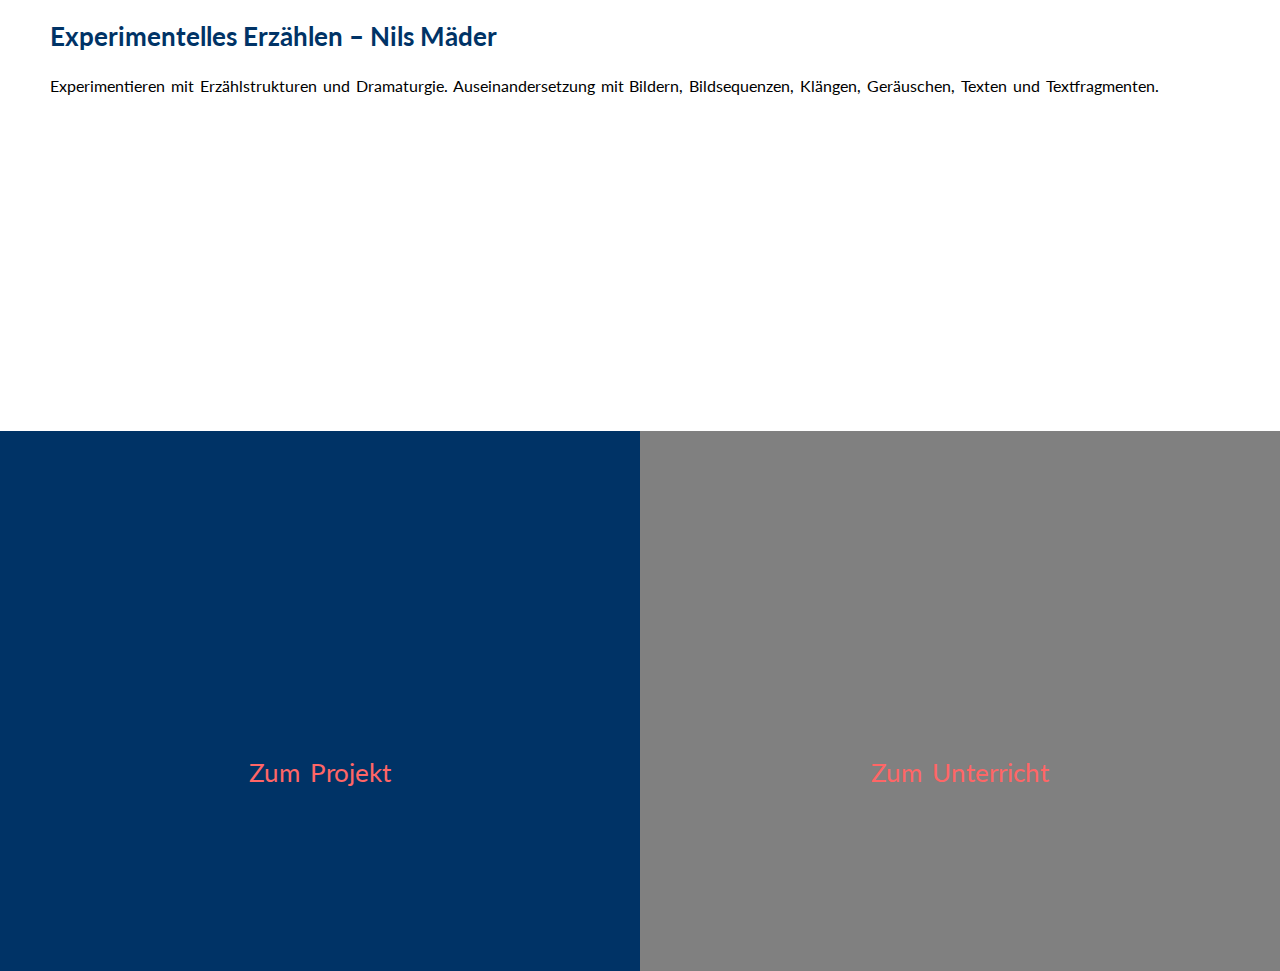
==== commit 4fe22221: "Komprimierung_Bilder" ====
--- a/index.html
+++ b/index.html
@@ -42,7 +42,9 @@
     <main>
        
         <section class="introduction panel">
-            <div class="titel"> <h2>Experimentelles Erzählen</h2> <p> Nils Mäder</p></div>
+            <div class="titel"> <h2>Experimentelles Erzählen  &#8211;  Nils Mäder</h2> 
+            <p>Experimentieren mit Erzählstrukturen und Dramaturgie. Auseinandersetzung mit Bildern, Bildsequenzen, Klängen, Geräuschen, Texten und Textfragmenten.</p>
+            </div>
             <a class="negativ" href="./portfolio.html"><div class="grid-1-2 color-1"><p style="margin-top: 50%">Zum Projekt</p></div></a>
             <a class="negativ" href="./unterricht.html"><div class="grid-1-2 color-2"><p style="margin-top: 50%">Zum Unterricht</p></div></a>
             <div style="clear: both"></div>
--- a/css/style.css
+++ b/css/style.css
@@ -18,7 +18,7 @@
 }
 
 h2 {
-	color:#00b8ff;
+	color:#003366;
     font-size: 1.6em;
 }
 
@@ -143,7 +143,7 @@
     text-decoration: none;
 }
 a:hover   {
-    color: #00b8ff;
+    color: #ff6666;
     text-decoration: none;
 }
 a:active  {
@@ -228,19 +228,19 @@
     }
     
     .grid-1-2 {
-        height: 80vh;
+        height: 60vh;
         width: 50%;
         float: left;
         text-align: center
         }
 
  .titel {
-        height: 20vh;
+        height: 40vh;
         margin: 10px 100px 50px 50px;
         }
 
 .color-1 {
-    background-color: #00b8ff;
+    background-color: #003366;
     }
 
 .color-2 {
@@ -252,7 +252,7 @@
 
 a.negativ {
     font-size: 1.6em;
-    color: #000000;
+    color:#ff6666;
     text-decoration: none;
 }
 
